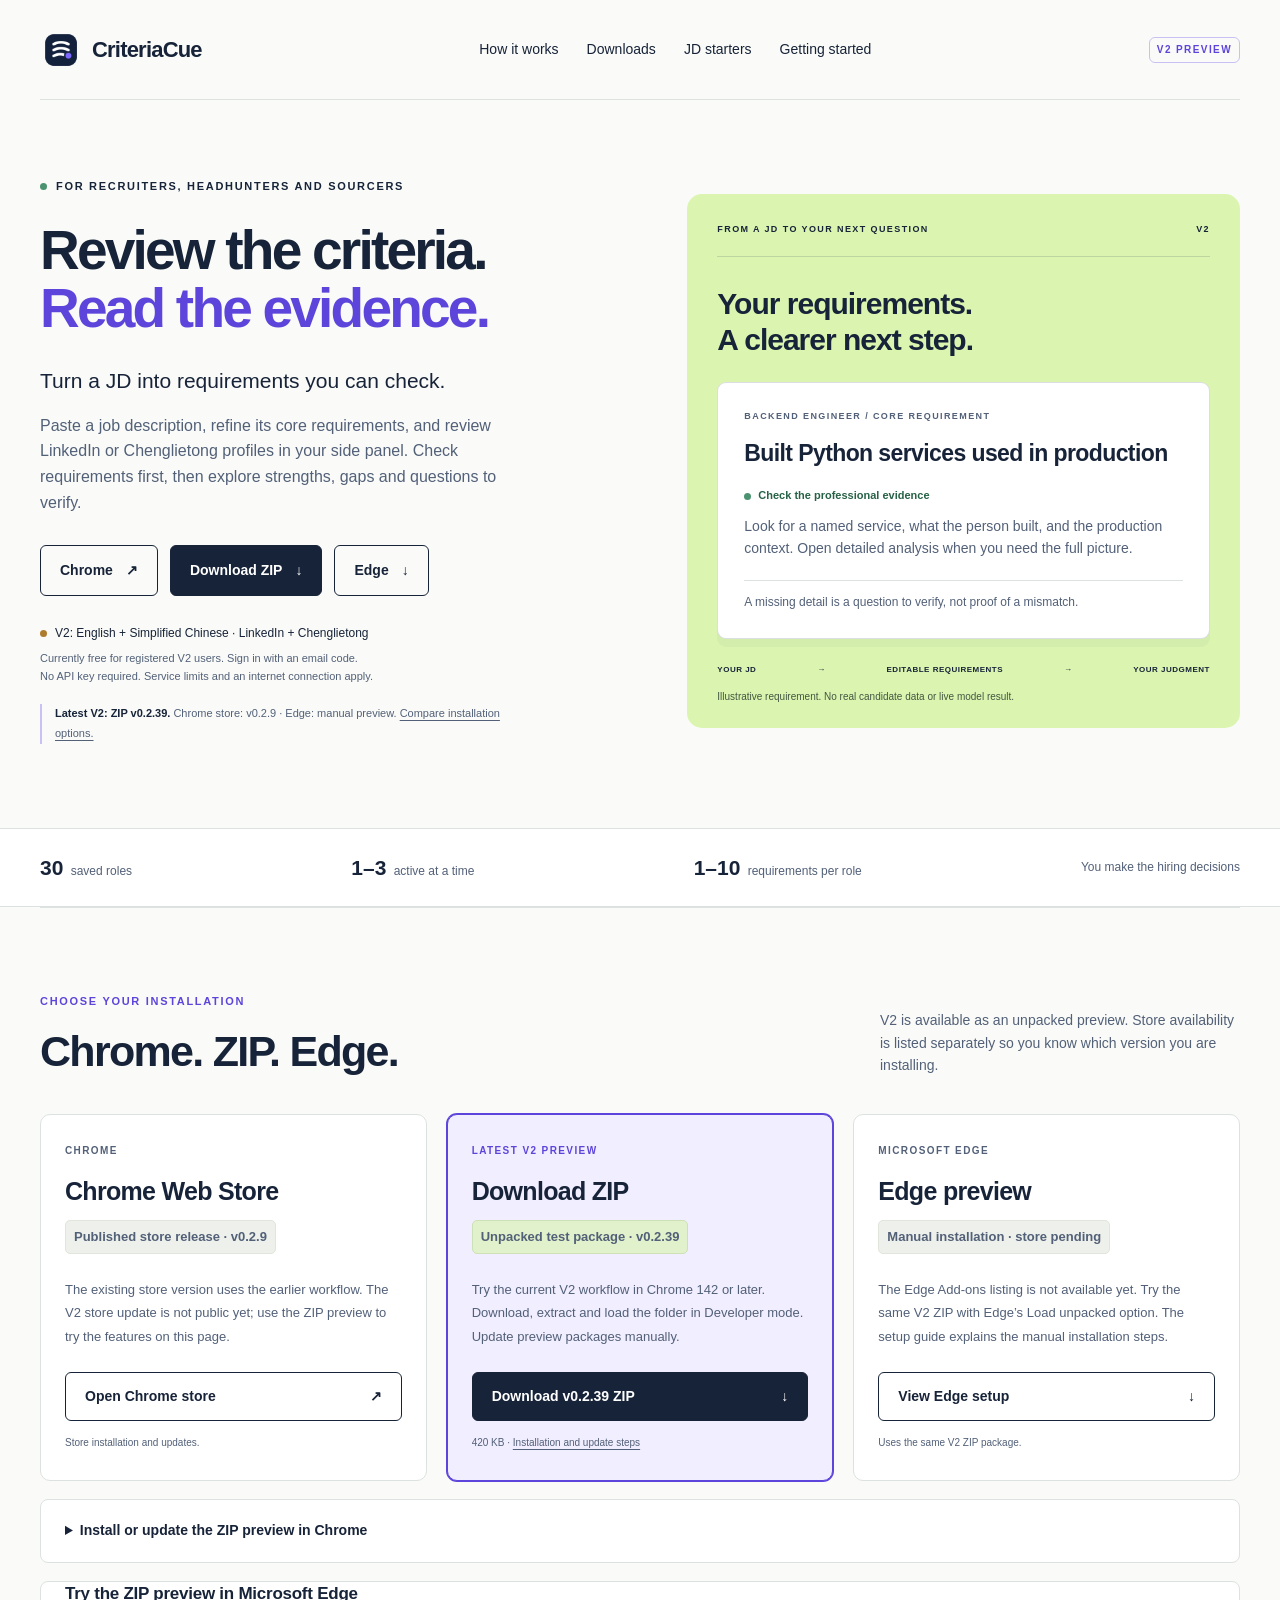
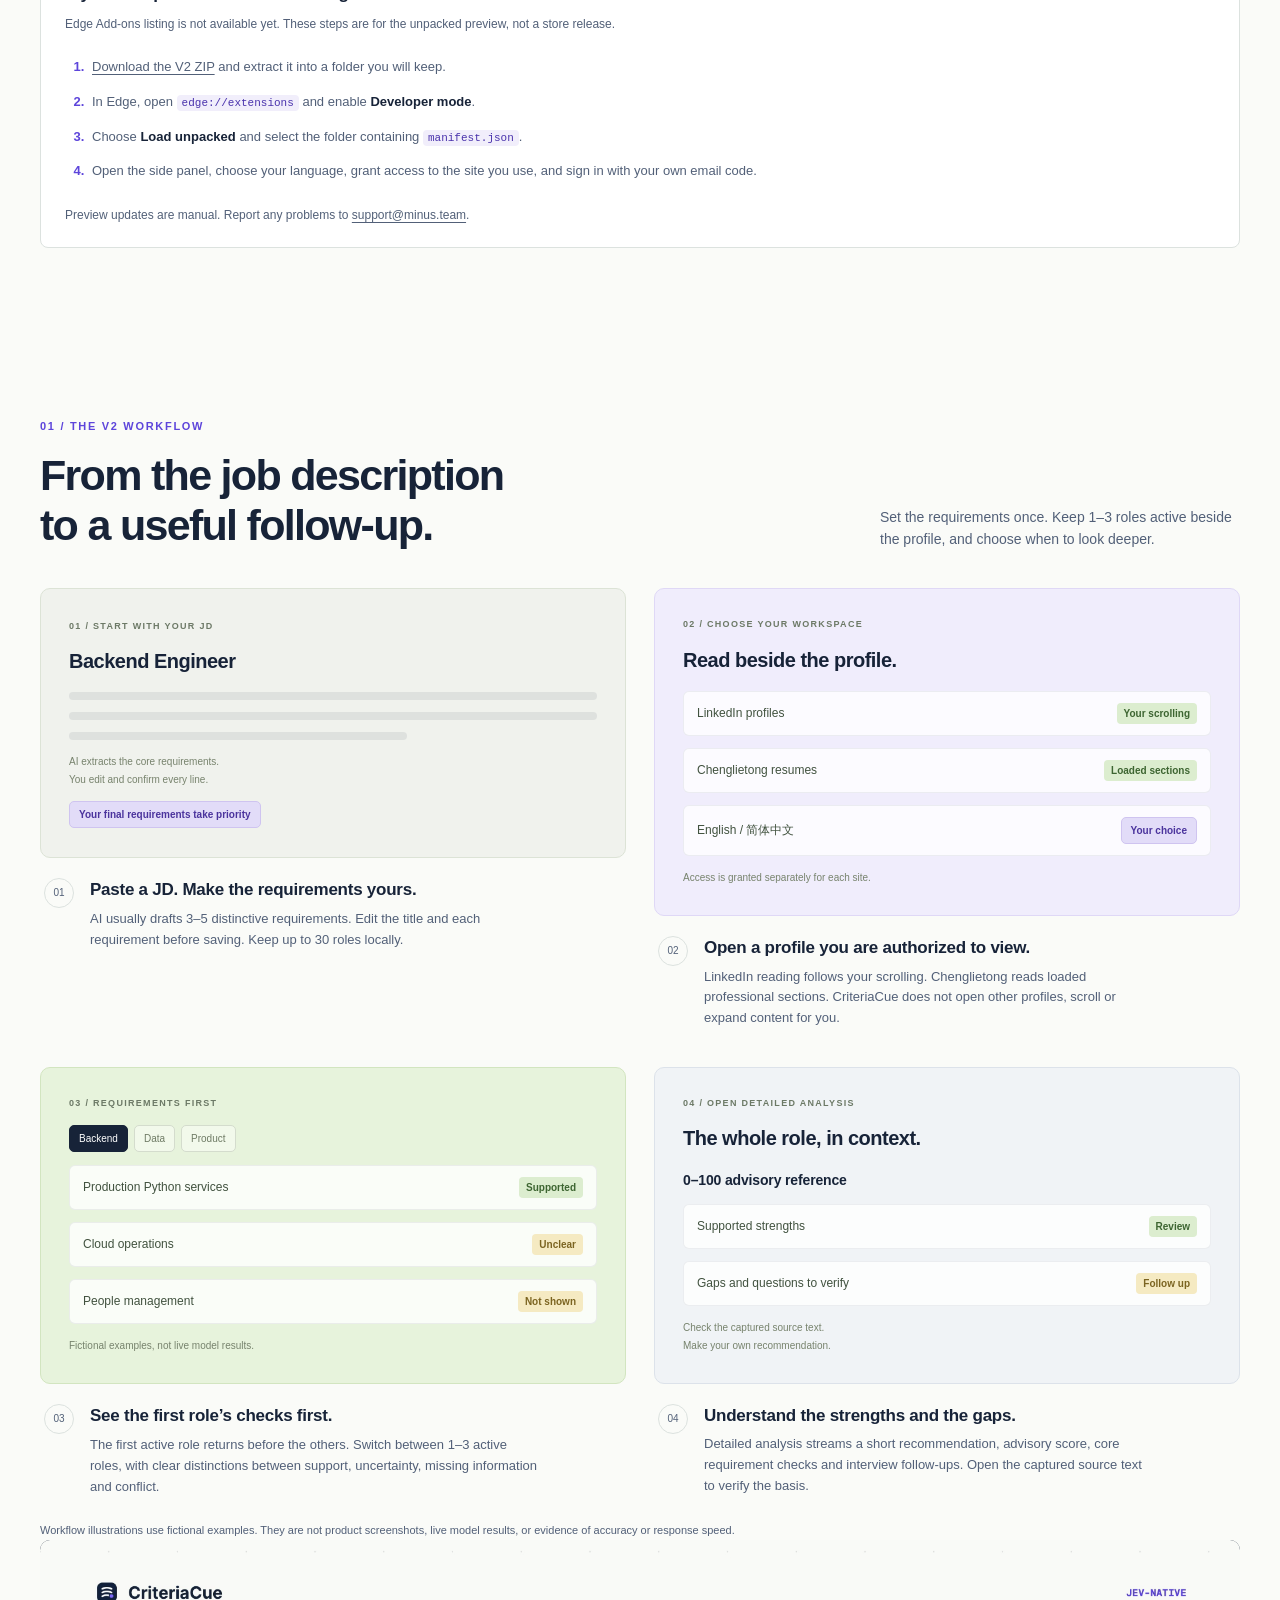
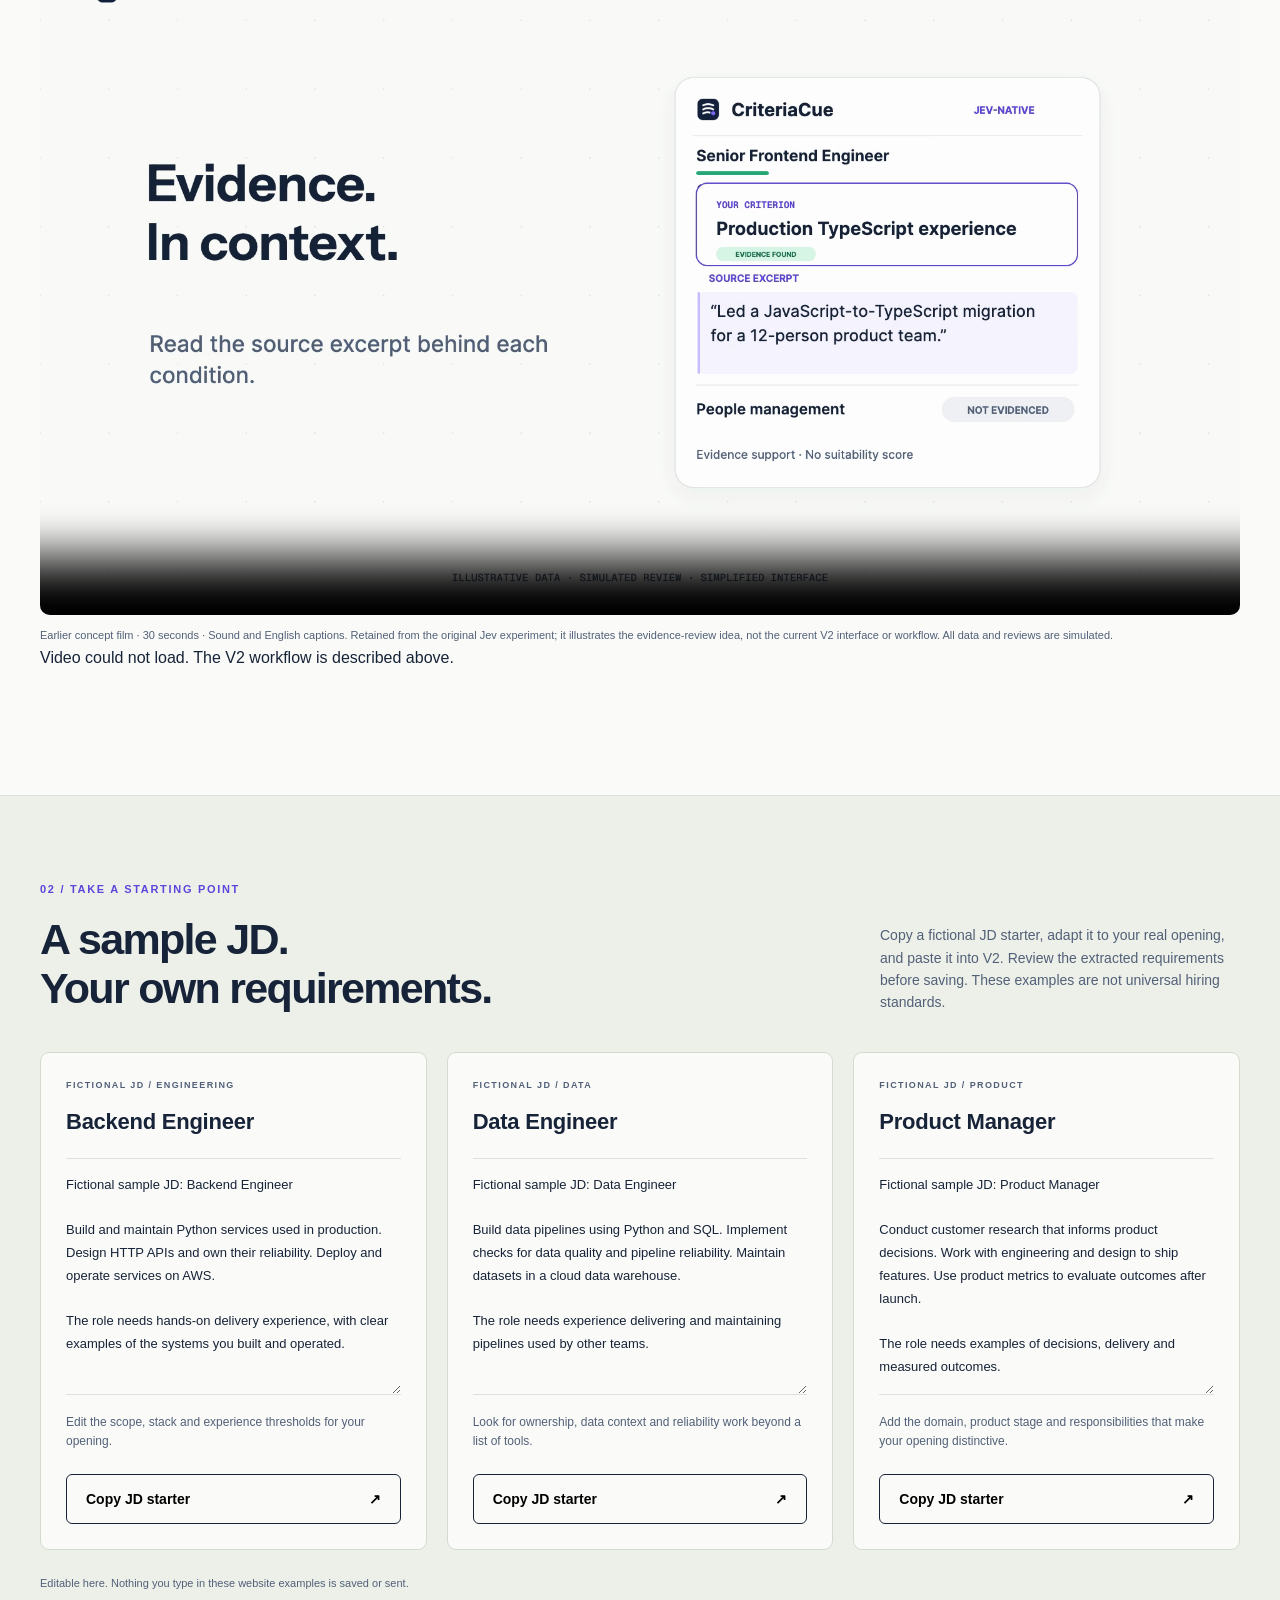
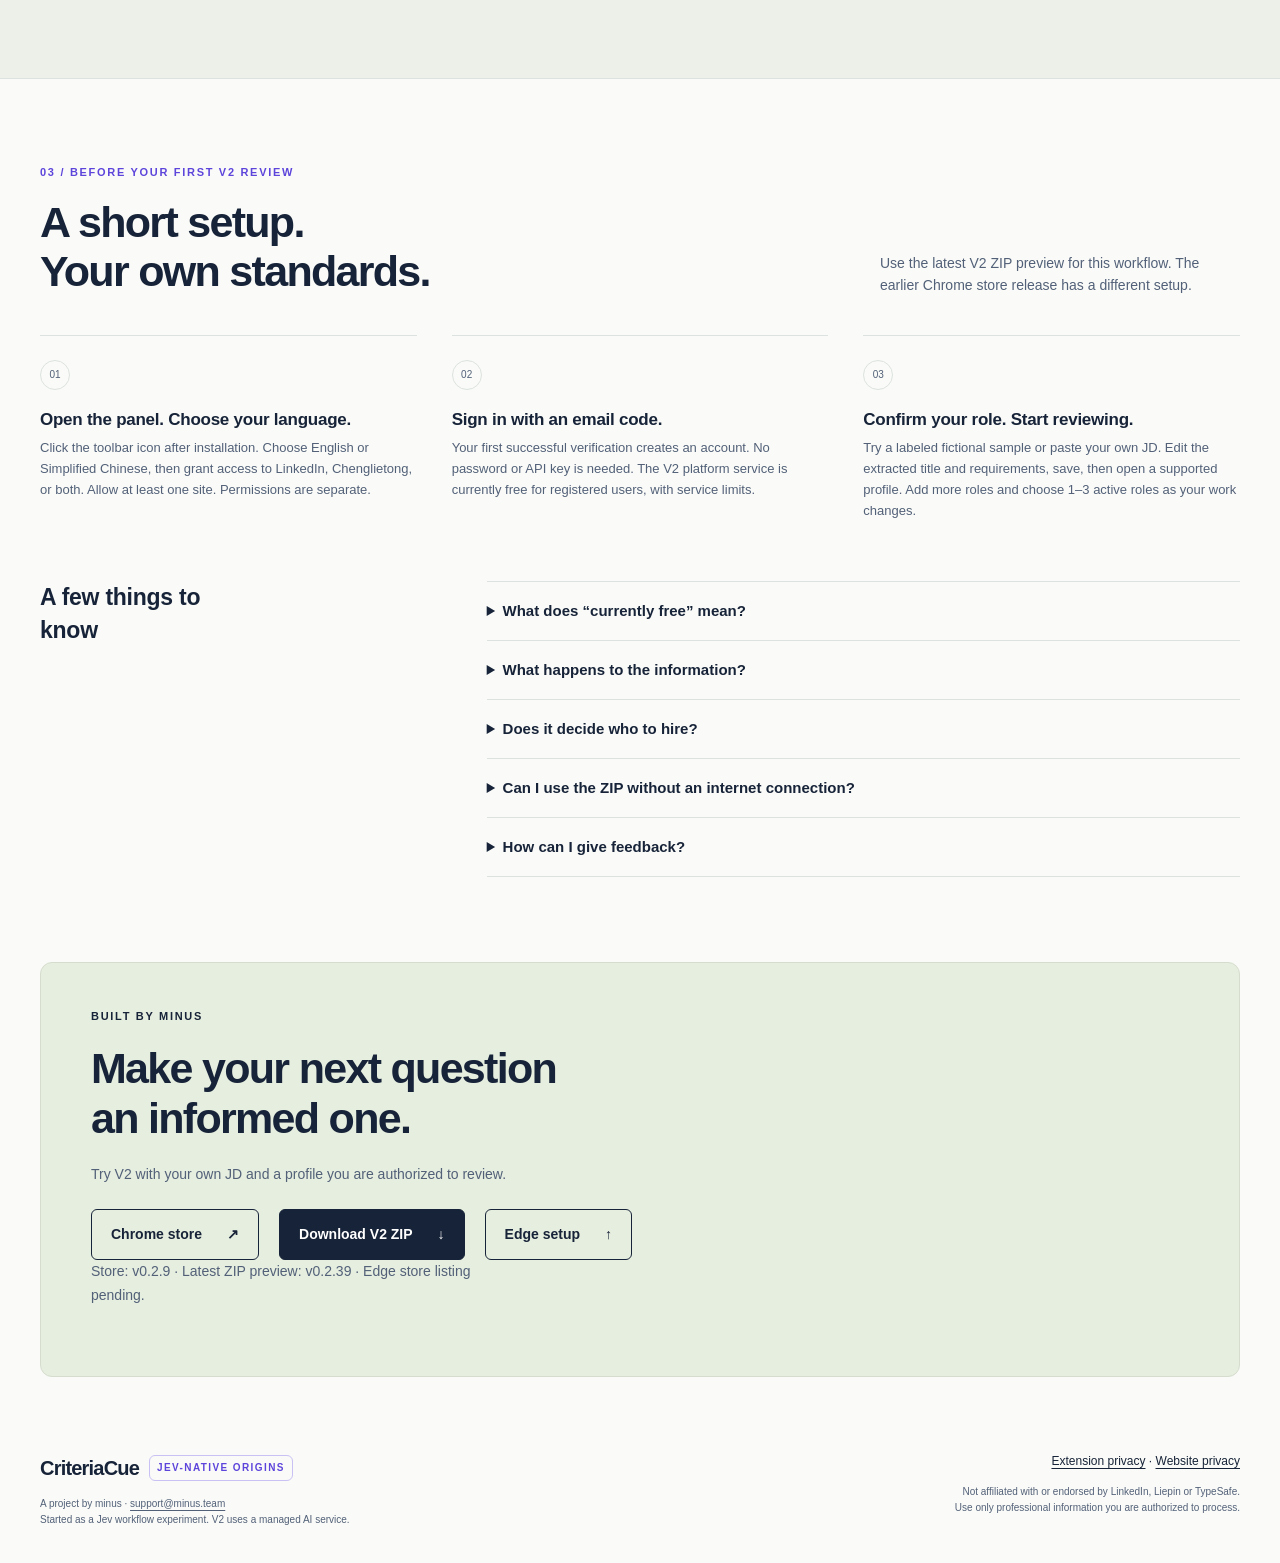
==== index.html @ f438bdea "Update V2 product introduction and Chrome, ZIP, Edge download options" ====
<!doctype html>
<html lang="en">
<head>
  <meta charset="utf-8">
  <meta name="viewport" content="width=device-width, initial-scale=1">
  <meta name="description" content="CriteriaCue V2 turns job descriptions into editable requirements and helps recruiters review LinkedIn and Chenglietong profiles. English and Simplified Chinese. Explore the latest ZIP preview or the Chrome store release.">
  <meta name="referrer" content="strict-origin">
  <meta name="theme-color" content="#172338">
  <title>CriteriaCue — From the JD to your next question.</title>
  <link rel="icon" href="assets/icon-128.png" type="image/png">
  <link rel="stylesheet" href="styles.css?v=20261102-1">
  <script src="site.js?v=20261102-1" defer></script>
  <script src="analytics-config.js?v=20260926-1" defer></script>
  <script src="analytics.js?v=20260926-3" defer></script>
</head>
<body>
  <a class="skip" href="#main">Skip to content</a>
  <header class="header wrap">
    <a class="brand" href="#" aria-label="CriteriaCue home"><img src="assets/icon-128.png" alt="" width="42" height="42"><span>CriteriaCue</span></a>
    <nav aria-label="Main navigation"><a href="#tour">How it works</a><a href="#download">Downloads</a><a href="#templates">JD starters</a><a href="#start">Getting started</a></nav>
    <span class="badge">V2 PREVIEW</span>
  </header>
  <main id="main">
    <section class="hero wrap">
      <div class="hero-copy">
        <p class="eyebrow"><span class="dot"></span> For recruiters, headhunters and sourcers</p>
        <h1>Review the criteria.<br><span>Read the evidence.</span></h1>
        <p class="lead">Turn a JD into requirements you can check.</p>
        <p class="intro">Paste a job description, refine its core requirements, and review LinkedIn or Chenglietong profiles in your side panel. Check requirements first, then explore strengths, gaps and questions to verify.</p>
        <div class="actions"><a class="button" data-store-link="hero" href="https://chromewebstore.google.com/detail/criteriacue-%E2%80%94-jev-native/gnbphmdpnhlbakiaegfgmppnajemboij" target="_blank" rel="noopener noreferrer">Chrome <span aria-hidden="true">↗</span></a><a class="button primary" href="https://github.com/ivanxia1988/criteriacue/releases/download/v0.2.39-preview/criteriacue-test-v0.2.39.zip">Download ZIP <span aria-hidden="true">↓</span></a><a class="button" href="#edge-install">Edge <span aria-hidden="true">↓</span></a></div>
        <p class="availability"><span class="dot"></span> V2: English + Simplified Chinese · LinkedIn + Chenglietong</p>
        <p class="fine">Currently free for registered V2 users. Sign in with an email code.<br>No API key required. Service limits and an internet connection apply.</p>
        <p class="release-note"><strong>Latest V2: ZIP v0.2.39.</strong> Chrome store: v0.2.9 · Edge: manual preview. <a href="#download">Compare installation options.</a></p>
      </div>
      <div class="hero-visual">
        <div class="visual-top"><span>FROM A JD TO YOUR NEXT QUESTION</span><span aria-hidden="true">V2</span></div>
        <h2>Your requirements.<br>A clearer next step.</h2>
        <div class="criteria-card"><span class="mini-label">BACKEND ENGINEER / CORE REQUIREMENT</span><h3>Built Python services used in production</h3><div class="evidence-state"><span class="dot"></span> Check the professional evidence</div><p>Look for a named service, what the person built, and the production context. Open detailed analysis when you need the full picture.</p><div class="quote-note">A missing detail is a question to verify, not proof of a mismatch.</div></div>
        <div class="visual-footer"><span>YOUR JD</span><span aria-hidden="true">→</span><span>EDITABLE REQUIREMENTS</span><span aria-hidden="true">→</span><span>YOUR JUDGMENT</span></div>
        <p class="visual-caption">Illustrative requirement. No real candidate data or live model result.</p>
      </div>
    </section>
    <div class="principles"><div class="wrap"><span><strong>30</strong> saved roles</span><span><strong>1–3</strong> active at a time</span><span><strong>1–10</strong> requirements per role</span><span>You make the hiring decisions</span></div></div>

    <section class="section wrap download-section" id="download">
      <div class="section-heading"><div><p class="eyebrow">CHOOSE YOUR INSTALLATION</p><h2>Chrome. ZIP. Edge.</h2></div><p>V2 is available as an unpacked preview. Store availability is listed separately so you know which version you are installing.</p></div>
      <div class="download-grid">
        <article class="download-card"><p class="download-label">CHROME</p><h3>Chrome Web Store</h3><p class="download-status">Published store release · v0.2.9</p><p>The existing store version uses the earlier workflow. The V2 store update is not public yet; use the ZIP preview to try the features on this page.</p><a class="button" href="https://chromewebstore.google.com/detail/criteriacue-%E2%80%94-jev-native/gnbphmdpnhlbakiaegfgmppnajemboij" target="_blank" rel="noopener noreferrer">Open Chrome store <span aria-hidden="true">↗</span></a><p class="download-meta">Store installation and updates.</p></article>
        <article class="download-card featured"><p class="download-label">LATEST V2 PREVIEW</p><h3>Download ZIP</h3><p class="download-status">Unpacked test package · v0.2.39</p><p>Try the current V2 workflow in Chrome 142 or later. Download, extract and load the folder in Developer mode. Update preview packages manually.</p><a class="button primary" href="https://github.com/ivanxia1988/criteriacue/releases/download/v0.2.39-preview/criteriacue-test-v0.2.39.zip">Download v0.2.39 ZIP <span aria-hidden="true">↓</span></a><p class="download-meta">420 KB · <a href="#unpacked-install">Installation and update steps</a></p></article>
        <article class="download-card"><p class="download-label">MICROSOFT EDGE</p><h3>Edge preview</h3><p class="download-status">Manual installation · store pending</p><p>The Edge Add-ons listing is not available yet. Try the same V2 ZIP with Edge’s Load unpacked option. The setup guide explains the manual installation steps.</p><a class="button" href="#edge-install">View Edge setup <span aria-hidden="true">↓</span></a><p class="download-meta">Uses the same V2 ZIP package.</p></article>
      </div>
      <details class="install-guide" id="unpacked-install"><summary>Install or update the ZIP preview in Chrome</summary><ol><li>Download the ZIP and extract it into a folder you will keep. Do not load the ZIP directly or edit its manifest.</li><li>Open <code>chrome://extensions</code>, enable <strong>Developer mode</strong>, and choose <strong>Load unpacked</strong>.</li><li>Select the extracted folder containing <code>manifest.json</code>. Open CriteriaCue from the toolbar to begin setup.</li><li>To update, replace the files in that same folder with the new preview package, then click <strong>Reload</strong> on the extension. Keep the folder and avoid uninstalling if you want to retain its local roles.</li></ol><p>The preview and the store version are separate installations. Their roles and sign-in do not migrate automatically. Avoid running both on the same profile. The ZIP is an installation package, not offline AI: an internet connection and email sign-in are required.</p><p><a href="https://github.com/ivanxia1988/criteriacue/releases/tag/v0.2.39-preview" target="_blank" rel="noopener noreferrer">Release notes, package checksum and limitations ↗</a></p></details>
      <div class="install-guide" id="edge-install"><h3>Try the ZIP preview in Microsoft Edge</h3><p>Edge Add-ons listing is not available yet. These steps are for the unpacked preview, not a store release.</p><ol><li><a href="https://github.com/ivanxia1988/criteriacue/releases/download/v0.2.39-preview/criteriacue-test-v0.2.39.zip">Download the V2 ZIP</a> and extract it into a folder you will keep.</li><li>In Edge, open <code>edge://extensions</code> and enable <strong>Developer mode</strong>.</li><li>Choose <strong>Load unpacked</strong> and select the folder containing <code>manifest.json</code>.</li><li>Open the side panel, choose your language, grant access to the site you use, and sign in with your own email code.</li></ol><p>Preview updates are manual. Report any problems to <a href="mailto:support@minus.team">support@minus.team</a>.</p></div>
    </section>

    <section class="section wrap" id="tour">
      <div class="section-heading"><div><p class="eyebrow">01 / THE V2 WORKFLOW</p><h2>From the job description<br>to a useful follow-up.</h2></div><p>Set the requirements once. Keep 1–3 roles active beside the profile, and choose when to look deeper.</p></div>
      <div class="tour-grid">
        <figure><div class="workflow-visual"><span class="mock-label">01 / START WITH YOUR JD</span><h3 class="mock-heading">Backend Engineer</h3><div class="mock-line"></div><div class="mock-line"></div><div class="mock-line short"></div><p class="mock-note">AI extracts the core requirements.<br>You edit and confirm every line.</p><span class="mock-pill">Your final requirements take priority</span></div><figcaption><span class="step">01</span><div><h3>Paste a JD. Make the requirements yours.</h3><p>AI usually drafts 3–5 distinctive requirements. Edit the title and each requirement before saving. Keep up to 30 roles locally.</p></div></figcaption></figure>
        <figure><div class="workflow-visual"><span class="mock-label">02 / CHOOSE YOUR WORKSPACE</span><h3 class="mock-heading">Read beside the profile.</h3><div class="mock-row"><span>LinkedIn profiles</span><span class="mock-state">Your scrolling</span></div><div class="mock-row"><span>Chenglietong resumes</span><span class="mock-state">Loaded sections</span></div><div class="mock-row"><span>English / 简体中文</span><span class="mock-pill">Your choice</span></div><p class="mock-note">Access is granted separately for each site.</p></div><figcaption><span class="step">02</span><div><h3>Open a profile you are authorized to view.</h3><p>LinkedIn reading follows your scrolling. Chenglietong reads loaded professional sections. CriteriaCue does not open other profiles, scroll or expand content for you.</p></div></figcaption></figure>
        <figure><div class="workflow-visual"><span class="mock-label">03 / REQUIREMENTS FIRST</span><div class="mock-tabs"><span class="active">Backend</span><span>Data</span><span>Product</span></div><div class="mock-row"><span>Production Python services</span><span class="mock-state">Supported</span></div><div class="mock-row"><span>Cloud operations</span><span class="mock-state unclear">Unclear</span></div><div class="mock-row"><span>People management</span><span class="mock-state unclear">Not shown</span></div><p class="mock-note">Fictional examples, not live model results.</p></div><figcaption><span class="step">03</span><div><h3>See the first role’s checks first.</h3><p>The first active role returns before the others. Switch between 1–3 active roles, with clear distinctions between support, uncertainty, missing information and conflict.</p></div></figcaption></figure>
        <figure><div class="workflow-visual"><span class="mock-label">04 / OPEN DETAILED ANALYSIS</span><h3 class="mock-heading">The whole role, in context.</h3><div class="mock-score">0–100 <span>advisory reference</span></div><div class="mock-row"><span>Supported strengths</span><span class="mock-state">Review</span></div><div class="mock-row"><span>Gaps and questions to verify</span><span class="mock-state unclear">Follow up</span></div><p class="mock-note">Check the captured source text.<br>Make your own recommendation.</p></div><figcaption><span class="step">04</span><div><h3>Understand the strengths and the gaps.</h3><p>Detailed analysis streams a short recommendation, advisory score, core requirement checks and interview follow-ups. Open the captured source text to verify the basis.</p></div></figcaption></figure>
      </div>
      <p class="caption">Workflow illustrations use fictional examples. They are not product screenshots, live model results, or evidence of accuracy or response speed.</p>
      <div class="video-shell" id="video-shell" hidden><video id="product-video" width="1920" height="1080" controls playsinline preload="metadata" poster="assets/evidence-poster-20260927.png"><track kind="captions" srclang="en" label="English" src="assets/evidence-en-20260927.vtt" default></video><p class="caption">Earlier concept film · 30 seconds · Sound and English captions. Retained from the original Jev experiment; it illustrates the evidence-review idea, not the current V2 interface or workflow. All data and reviews are simulated.</p><p id="video-fallback" hidden>Video could not load. The V2 workflow is described above.</p></div>
    </section>

    <section class="template-section" id="templates"><div class="wrap section">
      <div class="section-heading"><div><p class="eyebrow">02 / TAKE A STARTING POINT</p><h2>A sample JD.<br>Your own requirements.</h2></div><p>Copy a fictional JD starter, adapt it to your real opening, and paste it into V2. Review the extracted requirements before saving. These examples are not universal hiring standards.</p></div>
      <div class="template-grid">
        <article class="template"><p class="mini-label">FICTIONAL JD / ENGINEERING</p><h3>Backend Engineer</h3><label class="sr-only" for="backend">Backend Engineer JD starter</label><textarea id="backend" rows="9" spellcheck="false">Fictional sample JD: Backend Engineer

Build and maintain Python services used in production. Design HTTP APIs and own their reliability. Deploy and operate services on AWS.

The role needs hands-on delivery experience, with clear examples of the systems you built and operated.</textarea><p>Edit the scope, stack and experience thresholds for your opening.</p><button class="button copy" data-copy="backend">Copy JD starter <span aria-hidden="true">↗</span></button></article>
        <article class="template"><p class="mini-label">FICTIONAL JD / DATA</p><h3>Data Engineer</h3><label class="sr-only" for="data">Data Engineer JD starter</label><textarea id="data" rows="9" spellcheck="false">Fictional sample JD: Data Engineer

Build data pipelines using Python and SQL. Implement checks for data quality and pipeline reliability. Maintain datasets in a cloud data warehouse.

The role needs experience delivering and maintaining pipelines used by other teams.</textarea><p>Look for ownership, data context and reliability work beyond a list of tools.</p><button class="button copy" data-copy="data">Copy JD starter <span aria-hidden="true">↗</span></button></article>
        <article class="template"><p class="mini-label">FICTIONAL JD / PRODUCT</p><h3>Product Manager</h3><label class="sr-only" for="product">Product Manager JD starter</label><textarea id="product" rows="9" spellcheck="false">Fictional sample JD: Product Manager

Conduct customer research that informs product decisions. Work with engineering and design to ship features. Use product metrics to evaluate outcomes after launch.

The role needs examples of decisions, delivery and measured outcomes.</textarea><p>Add the domain, product stage and responsibilities that make your opening distinctive.</p><button class="button copy" data-copy="product">Copy JD starter <span aria-hidden="true">↗</span></button></article>
      </div>
      <p class="caption" id="copy-status" role="status" aria-live="polite">Editable here. Nothing you type in these website examples is saved or sent.</p>
    </div></section>

    <section class="section wrap" id="start">
      <div class="section-heading"><div><p class="eyebrow">03 / BEFORE YOUR FIRST V2 REVIEW</p><h2>A short setup.<br>Your own standards.</h2></div><p>Use the latest V2 ZIP preview for this workflow. The earlier Chrome store release has a different setup.</p></div>
      <ol class="setup-list"><li><span class="step">01</span><div><h3>Open the panel. Choose your language.</h3><p>Click the toolbar icon after installation. Choose English or Simplified Chinese, then grant access to LinkedIn, Chenglietong, or both. Allow at least one site. Permissions are separate.</p></div></li><li><span class="step">02</span><div><h3>Sign in with an email code.</h3><p>Your first successful verification creates an account. No password or API key is needed. The V2 platform service is currently free for registered users, with service limits.</p></div></li><li><span class="step">03</span><div><h3>Confirm your role. Start reviewing.</h3><p>Try a labeled fictional sample or paste your own JD. Edit the extracted title and requirements, save, then open a supported profile. Add more roles and choose 1–3 active roles as your work changes.</p></div></li></ol>
      <div class="faq"><h3>A few things to know</h3><details><summary>What does “currently free” mean?</summary><p>The current V2 platform service is free for registered users, subject to service limits. There is no API-key setup or membership purchase step. This describes the V2 preview, not the earlier Chrome store release.</p></details><details><summary>What happens to the information?</summary><p>Roles, JDs and preferences are saved locally. For AI processing, the selected JD, final requirements and captured professional text are sent through the MINUS platform to Alibaba Cloud Bailian as needed. Our application database stores account and task metadata, not JD bodies, candidate text or analysis results. Candidate text and results are held in the current panel’s memory. Optional extension usage analytics remain off until you enable them; no candidate content, profile URLs or requirements are included. See the <a href="https://ivanxia1988.github.io/criteriacue-privacy/">extension privacy policy</a> for provider processing and retention details, and the <a href="website-privacy.html">website privacy notice</a> for this site’s limited statistics.</p></details><details><summary>Does it decide who to hire?</summary><p>Detailed analysis includes an advisory 0–100 recommendation score, supported strengths, gaps and points to verify. The score is not a calibrated probability. CriteriaCue does not automatically rank, reject, hire or contact candidates. Missing information is not proof of a mismatch. Recruiters remain responsible for checking the evidence and making decisions.</p></details><details><summary>Can I use the ZIP without an internet connection?</summary><p>No. “ZIP” describes the installation method. Email sign-in and AI processing require an internet connection. The unpacked preview requires manual updates.</p></details><details><summary>How can I give feedback?</summary><p>Email <a href="mailto:support@minus.team">support@minus.team</a>. Share what you tried and what happened, without candidate details or credentials. Feedback does not subscribe you to marketing.</p></details></div>
    </section>
    <section class="closing wrap"><p class="eyebrow">BUILT BY MINUS</p><h2>Make your next question<br>an informed one.</h2><p>Try V2 with your own JD and a profile you are authorized to review.</p><div class="actions"><a class="button" data-store-link="footer" href="https://chromewebstore.google.com/detail/criteriacue-%E2%80%94-jev-native/gnbphmdpnhlbakiaegfgmppnajemboij" target="_blank" rel="noopener noreferrer">Chrome store <span aria-hidden="true">↗</span></a><a class="button primary" href="https://github.com/ivanxia1988/criteriacue/releases/download/v0.2.39-preview/criteriacue-test-v0.2.39.zip">Download V2 ZIP <span aria-hidden="true">↓</span></a><a class="button" href="#edge-install">Edge setup <span aria-hidden="true">↑</span></a></div><p class="fine">Store: v0.2.9 · Latest ZIP preview: v0.2.39 · Edge store listing pending.</p></section>
  </main>
  <footer class="wrap footer"><div><a class="brand" href="#">CriteriaCue <span class="badge">JEV-NATIVE ORIGINS</span></a><p>A project by minus · <a href="mailto:support@minus.team">support@minus.team</a><br>Started as a Jev workflow experiment. V2 uses a managed AI service.</p></div><div><a href="https://ivanxia1988.github.io/criteriacue-privacy/">Extension privacy</a> · <a href="website-privacy.html">Website privacy</a><p>Not affiliated with or endorsed by LinkedIn, Liepin or TypeSafe.<br>Use only professional information you are authorized to process.</p></div></footer>
</body>
</html>
---- styles.css ----
:root{color-scheme:light;--ink:#172338;--muted:#526078;--paper:#fafbf8;--line:#dce2df;--purple:#5d45db;--green:#dbf5b1;--font:Inter,-apple-system,BlinkMacSystemFont,"Segoe UI",sans-serif}*{box-sizing:border-box}html{scroll-behavior:smooth;scroll-padding-top:28px}body{margin:0;background:var(--paper);color:var(--ink);font-family:var(--font);line-height:1.6}a{color:inherit}button,textarea{font:inherit}a,button,summary{-webkit-tap-highlight-color:transparent}a:focus-visible,button:focus-visible,summary:focus-visible,textarea:focus-visible{outline:3px solid var(--purple);outline-offset:5px}button{cursor:pointer}.wrap{width:min(1200px,calc(100% - 80px));margin-inline:auto}.header{min-height:100px;display:flex;align-items:center;justify-content:space-between;gap:30px;border-bottom:1px solid var(--line)}.brand{display:inline-flex;align-items:center;gap:10px;font-weight:760;font-size:22px;text-decoration:none;letter-spacing:-.8px}.brand img{object-fit:contain}.header nav{display:flex;gap:28px;font-size:14px}.header nav a{text-decoration:none}.header nav a:hover,.text-link:hover{color:var(--purple)}.badge{font-size:10px;letter-spacing:1.4px;border:1px solid #c9c1f4;color:var(--purple);border-radius:6px;padding:4px 7px;font-weight:700;white-space:nowrap}.hero{display:grid;grid-template-columns:1.07fr 1fr;gap:56px;align-items:center;padding-block:78px 84px}.eyebrow{font-size:11px;letter-spacing:1.7px;text-transform:uppercase;font-weight:750;margin:0 0 25px;display:flex;align-items:center;gap:9px}.dot{display:inline-block;width:7px;height:7px;background:#4b9270;border-radius:50%;flex-shrink:0}h1,h2,h3,p{margin-top:0}h1{font-size:clamp(40px,4.3vw,59px);letter-spacing:-2.8px;line-height:1.07;font-weight:740;margin-bottom:28px}h1 span{color:var(--purple)}.lead{font-size:21px;line-height:1.45;margin-bottom:16px;max-width:450px}.intro{font-size:16px;color:var(--muted);max-width:465px;margin-bottom:30px}.actions{display:flex;align-items:center;flex-wrap:wrap;gap:20px}.button{display:inline-flex;align-items:center;justify-content:space-between;gap:25px;border:1px solid var(--ink);padding:13px 19px;border-radius:6px;font-size:14px;font-weight:650;text-decoration:none;min-height:48px;transition:background .15s,transform .15s}.primary{background:var(--ink);color:white}.primary:hover{background:#304466;transform:translateY(-1px)}.text-link{font-size:13px;font-weight:650;text-underline-offset:5px}.availability{display:flex;gap:8px;align-items:center;font-size:12px;margin:28px 0 6px}.availability .dot{background:#ae7c2d}.fine{font-size:11px;color:var(--muted);line-height:1.7;margin-bottom:0;max-width:420px}.hero-visual{background:var(--green);border-radius:15px;padding:28px 30px 23px;position:relative}.visual-top{display:flex;justify-content:space-between;gap:16px;font-size:9px;letter-spacing:1.4px;font-weight:700;border-bottom:1px solid #17233826;padding-bottom:20px;margin-bottom:29px}.hero-visual h2{font-size:30px;line-height:1.18;letter-spacing:-1px;margin-bottom:25px}.criteria-card{background:#fff;border:1px solid #17233826;border-radius:9px;padding:26px;box-shadow:0 8px 0 #17233809}.mini-label{display:block;font-size:9px;font-weight:750;letter-spacing:1.4px;color:var(--muted);margin-bottom:15px}.criteria-card h3{font-size:23px;line-height:1.25;letter-spacing:-.6px;margin-bottom:20px}.evidence-state{display:flex;align-items:center;gap:7px;font-size:11px;font-weight:700;color:#276246;margin-bottom:10px}.criteria-card p{font-size:14px;color:var(--muted);line-height:1.6;margin-bottom:20px}.quote-note{padding:12px 0 0;border-top:1px solid var(--line);font-size:12px;color:var(--muted)}.visual-footer{display:flex;align-items:center;justify-content:space-between;gap:8px;font-size:8px;letter-spacing:.5px;font-weight:700;margin-top:25px}.visual-caption{font-size:10px;color:#425640;margin:12px 0 0}.principles{border-block:1px solid var(--line);background:#fff}.principles .wrap{display:flex;justify-content:space-between;align-items:center;gap:20px;padding-block:22px;font-size:12px;color:var(--muted)}.principles strong{font-size:21px;color:var(--ink);margin-right:4px}.section{padding-block:85px}.section-heading{display:flex;justify-content:space-between;align-items:flex-end;gap:50px;margin-bottom:38px}.section-heading .eyebrow{margin-bottom:16px;color:var(--purple)}h2{font-size:clamp(30px,3.4vw,43px);line-height:1.15;letter-spacing:-1.7px;font-weight:700;margin-bottom:0}.section-heading>p{max-width:360px;color:var(--muted);font-size:14px;margin:0}.tour-grid{display:grid;grid-template-columns:1fr 1fr;gap:38px 28px}figure{margin:0;min-width:0}figure img{display:block;width:100%;height:auto;border:1px solid #e2ddf4;border-radius:9px;transition:box-shadow .2s}figure a:hover img{box-shadow:0 8px 28px #17233814}figcaption{display:flex;gap:16px;padding:20px 4px 0}.step{width:30px;height:30px;display:inline-flex;align-items:center;justify-content:center;border:1px solid var(--line);border-radius:50%;font-size:10px;flex-shrink:0;color:var(--muted)}h3{font-size:17px;line-height:1.4;margin-bottom:7px;letter-spacing:-.25px}figcaption p{font-size:13px;color:var(--muted);margin:0;max-width:450px}.caption{font-size:11px;color:var(--muted);margin:25px 0 0}.template-section{background:#edf0e9;border-block:1px solid var(--line)}.template-grid{display:grid;grid-template-columns:repeat(3,1fr);gap:20px}.template{border:1px solid #d3dbcf;border-radius:9px;background:var(--paper);padding:25px;display:flex;flex-direction:column;min-width:0}.template h3{font-size:22px;margin-bottom:20px}.template textarea{resize:vertical;width:100%;min-height:225px;border:0;border-block:1px solid var(--line);background:transparent;color:var(--ink);font-size:13px;line-height:1.75;padding:15px 0;border-radius:0;margin-bottom:18px}.template p:not(.mini-label){font-size:12px;color:var(--muted);margin-bottom:23px}.copy{width:100%;background:transparent;margin-top:auto}.copy:hover{background:#e4ebdd}.setup-list{list-style:none;display:grid;grid-template-columns:repeat(3,1fr);gap:35px;padding:0;margin:0 0 60px}.setup-list li{border-top:1px solid var(--line);padding-top:24px}.setup-list .step{margin-bottom:18px}.setup-list h3{font-size:17px}.setup-list p{font-size:13px;color:var(--muted);margin-bottom:0}.faq{display:grid;grid-template-columns:1fr 2fr;gap:0 70px}.faq>h3{grid-row:span 5;font-size:23px;max-width:200px}.faq details{border-bottom:1px solid var(--line);padding-block:17px}.faq details:first-of-type{border-top:1px solid var(--line)}.faq summary{cursor:pointer;font-size:15px;font-weight:650}.faq details p{font-size:13px;color:var(--muted);margin:14px 0 0}.closing{border:1px solid #d6ddce;background:#e6eedf;border-radius:12px;padding:45px 50px;margin-bottom:65px}.closing .eyebrow{margin-bottom:18px}.closing h2{margin-bottom:20px}.closing>p:not(.eyebrow){color:var(--muted);font-size:14px;margin-bottom:24px}.footer{padding-block:10px 35px;display:flex;justify-content:space-between;gap:35px}.footer .brand{font-size:20px}.footer p{font-size:10px;color:var(--muted);margin:12px 0 0}.footer>div:last-child{text-align:right;font-size:12px}.footer a{text-underline-offset:3px}.video-shell{margin-bottom:40px}.video-shell video{width:100%;height:auto;display:block;border-radius:10px;background:var(--ink)}.video-shell .caption{margin-top:12px}[hidden]{display:none!important}.sr-only{position:absolute;width:1px;height:1px;padding:0;margin:-1px;overflow:hidden;clip:rect(0,0,0,0);white-space:nowrap;border:0}.skip{position:absolute;top:-70px;left:20px;z-index:10;padding:10px;background:white}.skip:focus{top:10px}@media(min-width:1450px){.hero{gap:80px}}@media(max-width:1000px){.wrap{width:calc(100% - 48px)}.hero{gap:28px;padding-block:55px}.hero-visual{padding:23px}.criteria-card{padding:20px}.template{padding:20px}.template-grid{gap:14px}.header{gap:18px}.header nav{gap:18px}.actions{gap:15px}.visual-footer{font-size:7px}.section{padding-block:65px}.template textarea{min-height:265px}}@media(max-width:760px){.wrap{width:calc(100% - 36px)}.header{flex-wrap:wrap;gap:15px;padding-block:20px;min-height:0}.header .brand{font-size:20px}.header nav{order:3;width:100%;justify-content:space-between;font-size:12px;gap:12px}.hero{grid-template-columns:1fr;padding-block:42px;gap:34px}.hero h1{font-size:46px;letter-spacing:-2.4px}.eyebrow{font-size:9px;letter-spacing:1.2px}.lead{font-size:20px}.hero-visual{padding:25px}.hero-visual h2{font-size:30px}.visual-footer{font-size:8px}.principles .wrap{display:grid;grid-template-columns:1fr 1fr;font-size:11px;gap:14px}.section{padding-block:52px}.section-heading{display:block;margin-bottom:28px}.section-heading>p{margin-top:20px;max-width:100%}.tour-grid,.template-grid,.setup-list{grid-template-columns:1fr}.tour-grid{gap:28px}.template textarea{min-height:200px}.template p:not(.mini-label){min-height:0}.setup-list{gap:26px;margin-bottom:45px}.setup-list li{display:flex;gap:16px}.faq{display:block}.faq>h3{max-width:none;margin-bottom:22px}.closing{padding:30px 25px;margin-bottom:42px}.closing h2{font-size:32px}.footer{display:block}.footer>div:last-child{text-align:left;margin-top:25px}.caption{line-height:1.6}}@media(max-width:360px){.hero h1{font-size:39px}.hero-visual{padding:20px}.visual-footer{font-size:7px}.button{font-size:12px;gap:15px}.badge{font-size:8px}.brand{gap:6px}.header .brand img{width:32px;height:32px}.header nav{font-size:11px}}@media(prefers-reduced-motion:reduce){html{scroll-behavior:auto}*{transition:none!important}}

/* V2 download choices and fictional workflow illustrations. */
.hero-copy{min-width:0}
.hero .actions{align-items:stretch;gap:12px}
.hero .actions .button{max-width:100%;min-width:0;gap:13px}
.hero .actions .text-link{align-self:center;padding-block:10px;overflow-wrap:anywhere}
.release-note{max-width:490px;border-left:2px solid #c9c1f4;padding:0 0 0 13px;margin:18px 0 0;color:var(--muted);font-size:11px;line-height:1.8;overflow-wrap:anywhere}
.release-note strong{color:var(--ink);font-weight:650}
.release-note a{text-underline-offset:3px}
.download-section{border-top:1px solid var(--line)}
.download-grid{display:grid;grid-template-columns:repeat(3,minmax(0,1fr));gap:20px;align-items:stretch}
.download-card{display:flex;flex-direction:column;min-width:0;padding:28px 24px;border:1px solid var(--line);border-radius:10px;background:#fff;overflow-wrap:anywhere}
.download-card.featured{border-color:var(--purple);box-shadow:0 0 0 1px var(--purple);background:#f1eeff}
.download-label{display:block;margin:0 0 17px;color:var(--muted);font-size:10px;font-weight:750;letter-spacing:1.4px;text-transform:uppercase}
.download-card.featured .download-label{color:var(--purple)}
.download-card h3{font-size:25px;line-height:1.2;letter-spacing:-.7px;margin-bottom:14px}
.download-status{display:inline-flex;align-self:flex-start;max-width:100%;background:#eef1eb;border:1px solid #e0e6db;border-radius:5px;padding:4px 8px;margin-bottom:18px;font-size:10px;font-weight:650;color:#526348;line-height:1.5}
.download-card.featured .download-status{background:#e0f1cb;border-color:#cde1b6;color:#315527}
.download-card>p:not(.download-label):not(.download-meta){font-size:13px;line-height:1.8;color:var(--muted);margin-bottom:24px}
.download-card .button{width:100%;max-width:100%;margin-top:auto;gap:12px;white-space:normal;line-height:1.5}
.download-card .download-meta{margin:13px 0 0;font-size:10px;color:var(--muted);line-height:1.8}
.download-card .download-meta a{text-underline-offset:3px}
.install-guide{border:1px solid var(--line);border-radius:8px;margin-top:18px;padding:0 24px;background:#fff;scroll-margin-top:28px;min-width:0}
.install-guide summary{cursor:pointer;font-size:14px;font-weight:650;line-height:1.7;padding:19px 0;overflow-wrap:anywhere}
.install-guide[open] summary{border-bottom:1px solid var(--line);margin-bottom:18px}
.install-guide ol{padding-left:23px;margin:0 0 20px;max-width:900px}
.install-guide li{padding-left:4px;margin-bottom:10px;color:var(--muted);font-size:13px;line-height:1.9;overflow-wrap:anywhere}
.install-guide li::marker{color:var(--purple);font-weight:650}
.install-guide p{max-width:920px;font-size:12px;color:var(--muted);line-height:1.9;margin-bottom:20px;overflow-wrap:anywhere}
.install-guide strong{color:var(--ink);font-weight:650}
.install-guide a{text-underline-offset:3px;overflow-wrap:anywhere}
.install-guide code{font:11px/1.8 ui-monospace,SFMono-Regular,Consolas,monospace;color:#4932ac;background:#f1eefb;padding:2px 5px;border-radius:4px;white-space:normal;overflow-wrap:anywhere;word-break:break-word}
.install-guide:target{border-color:var(--purple);box-shadow:0 0 0 3px #5d45db14}
.install-guide:target summary{color:var(--purple)}
.workflow-visual{min-width:0;min-height:270px;padding:28px;background:#f0f2ed;border:1px solid #dce3d6;border-radius:10px;display:flex;flex-direction:column;justify-content:center;gap:12px;overflow-wrap:anywhere}
.tour-grid figure:nth-child(2) .workflow-visual{background:#f0edfc;border-color:#dfd8f6}
.tour-grid figure:nth-child(3) .workflow-visual{background:#e7f3dc;border-color:#d2e5c0}
.tour-grid figure:nth-child(4) .workflow-visual{background:#f0f3f6;border-color:#dce2ea}
.mock-label{display:block;color:#6c7966;font-size:9px;font-weight:750;letter-spacing:1.3px;text-transform:uppercase;line-height:1.6;margin:0 0 3px}
.mock-heading{font-size:20px;font-weight:700;line-height:1.35;letter-spacing:-.5px;color:var(--ink);margin:0 0 5px}
.mock-line{width:100%;height:8px;background:#17233814;border-radius:4px;flex-shrink:0;margin:0}
.mock-line.short{width:64%}
.mock-pill{display:inline-flex;align-self:flex-start;max-width:100%;font-size:10px;font-weight:650;color:#4b349d;background:#e2dcf8;border:1px solid #cfc4f0;border-radius:5px;padding:5px 9px;line-height:1.5}
.mock-row{display:flex;align-items:center;justify-content:space-between;gap:14px;padding:11px 13px;background:#ffffffc9;border:1px solid #17233812;border-radius:6px;font-size:12px;line-height:1.6;color:#41523f;min-width:0}
.mock-row>span:first-child{min-width:0;overflow-wrap:anywhere}
.mock-state{display:inline-flex;align-items:center;justify-content:center;flex-shrink:0;max-width:100%;padding:3px 7px;border-radius:4px;background:#dcedcf;color:#3d6531;font-size:10px;font-weight:700;line-height:1.5}
.mock-state.unclear{background:#f5eac2;color:#7b6421}
.mock-tabs{display:flex;flex-wrap:wrap;gap:6px;min-width:0;margin-bottom:1px}
.mock-tabs span{padding:5px 9px;border:1px solid #d4dccd;border-radius:5px;background:#ffffff6e;font-size:10px;line-height:1.5;color:#6f7b65}
.mock-tabs span.active{background:var(--ink);border-color:var(--ink);color:#fff}
.mock-score{display:block;color:var(--ink);font-size:14px;font-weight:700;line-height:1.6;letter-spacing:-.15px;margin:0}
.mock-note{display:block;color:#77836d;font-size:10px;line-height:1.8;margin:1px 0 0;max-width:460px}
@media(max-width:1000px){.download-grid{grid-template-columns:minmax(0,1fr);gap:16px}.download-card{padding:25px}.download-card .button{max-width:360px}.download-card>p:not(.download-label):not(.download-meta){max-width:680px}.workflow-visual{padding:24px;min-height:260px}}
@media(max-width:760px){.download-card{padding:24px}.download-card h3{font-size:24px}.install-guide{padding-inline:20px}.workflow-visual{min-height:260px}.header nav{flex-wrap:wrap}.mock-row{font-size:12px}.hero .actions .text-link{font-size:12px}}
@media(max-width:420px){.hero .actions{gap:10px}.hero .actions .button{width:100%;padding-inline:16px}.hero .actions .text-link{padding-block:4px}.release-note{font-size:10px;padding-left:11px}.download-card{padding:21px 18px}.download-card h3{font-size:23px}.download-card .button{padding-inline:15px;font-size:12px}.install-guide{padding-inline:16px}.install-guide summary{font-size:13px;padding-block:16px}.install-guide li{font-size:12px}.install-guide code{font-size:10px}.workflow-visual{padding:21px 18px;gap:11px;min-height:250px}.mock-heading{font-size:18px}.mock-row{padding:10px;gap:10px;font-size:11px}.mock-state{padding:3px 6px;font-size:9px}.mock-tabs span{padding:4px 7px;font-size:9px}.mock-note{font-size:9px}.mock-score{font-size:13px}}
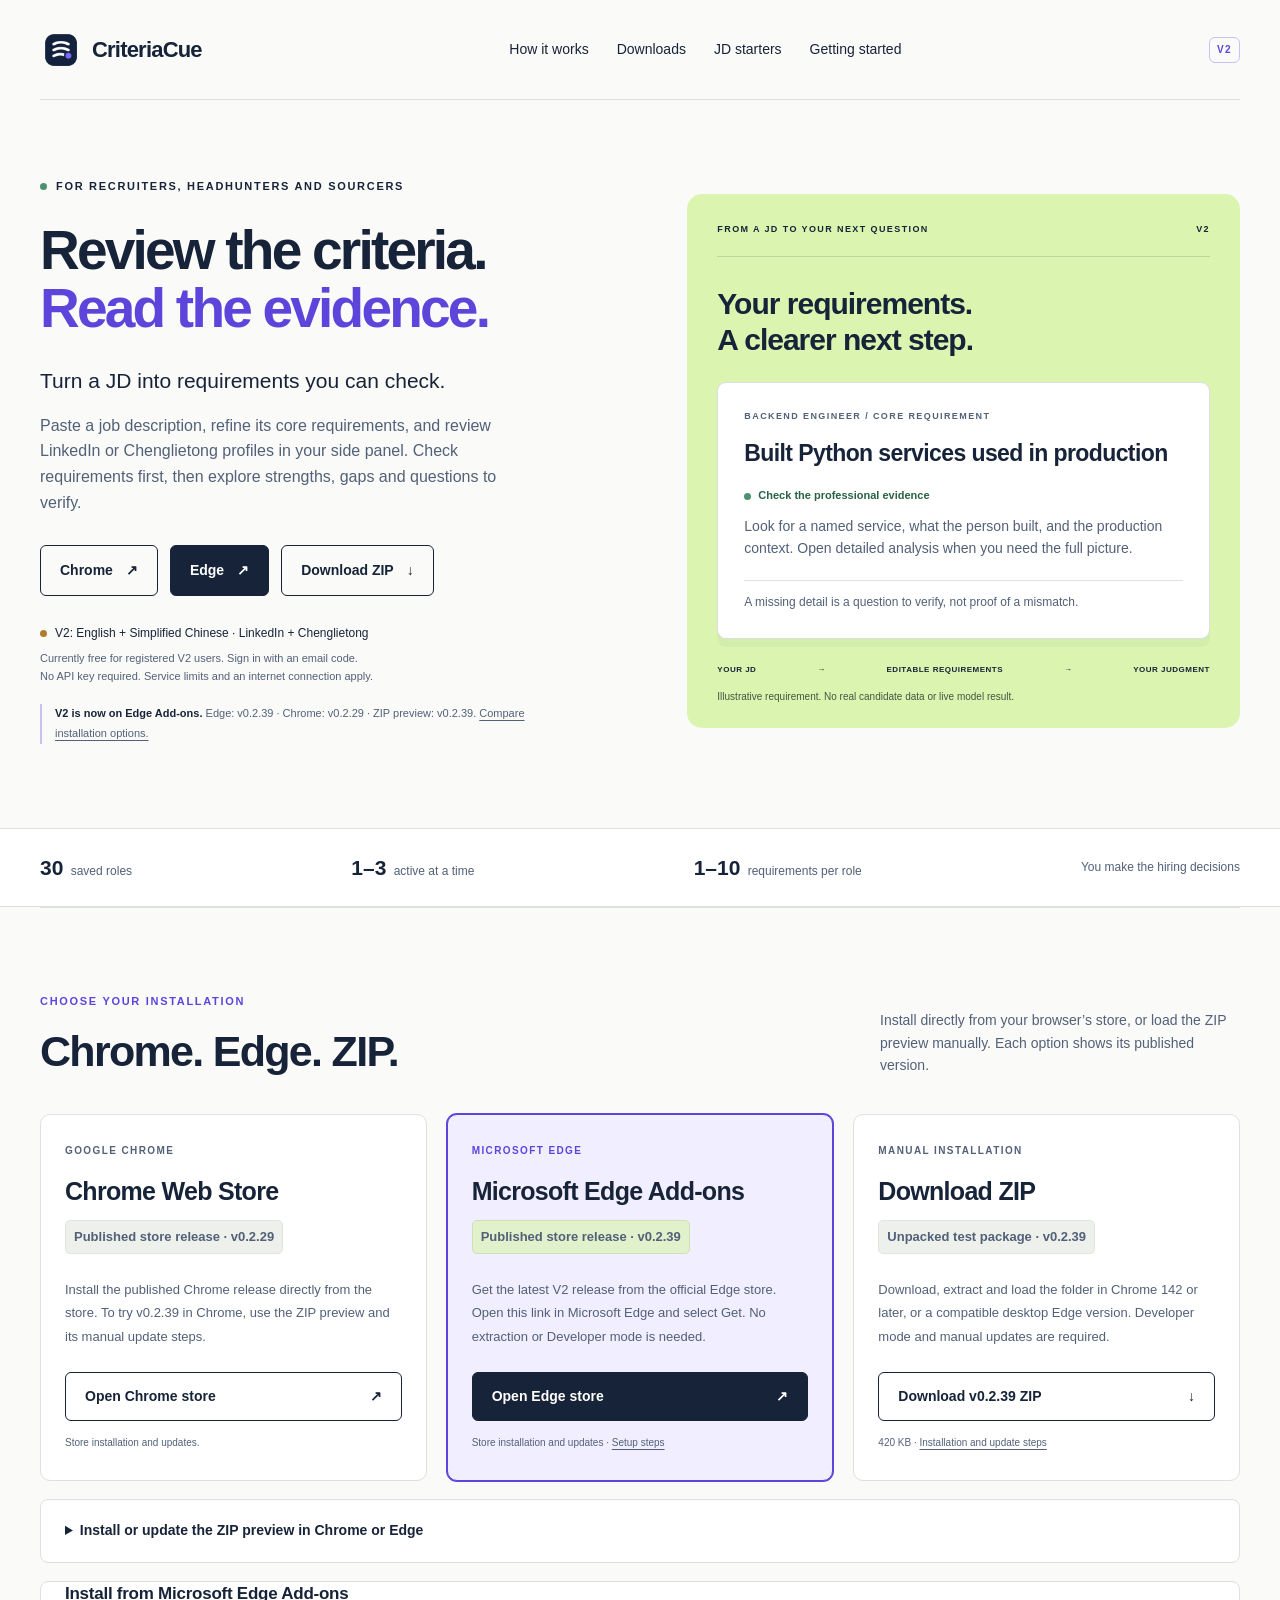
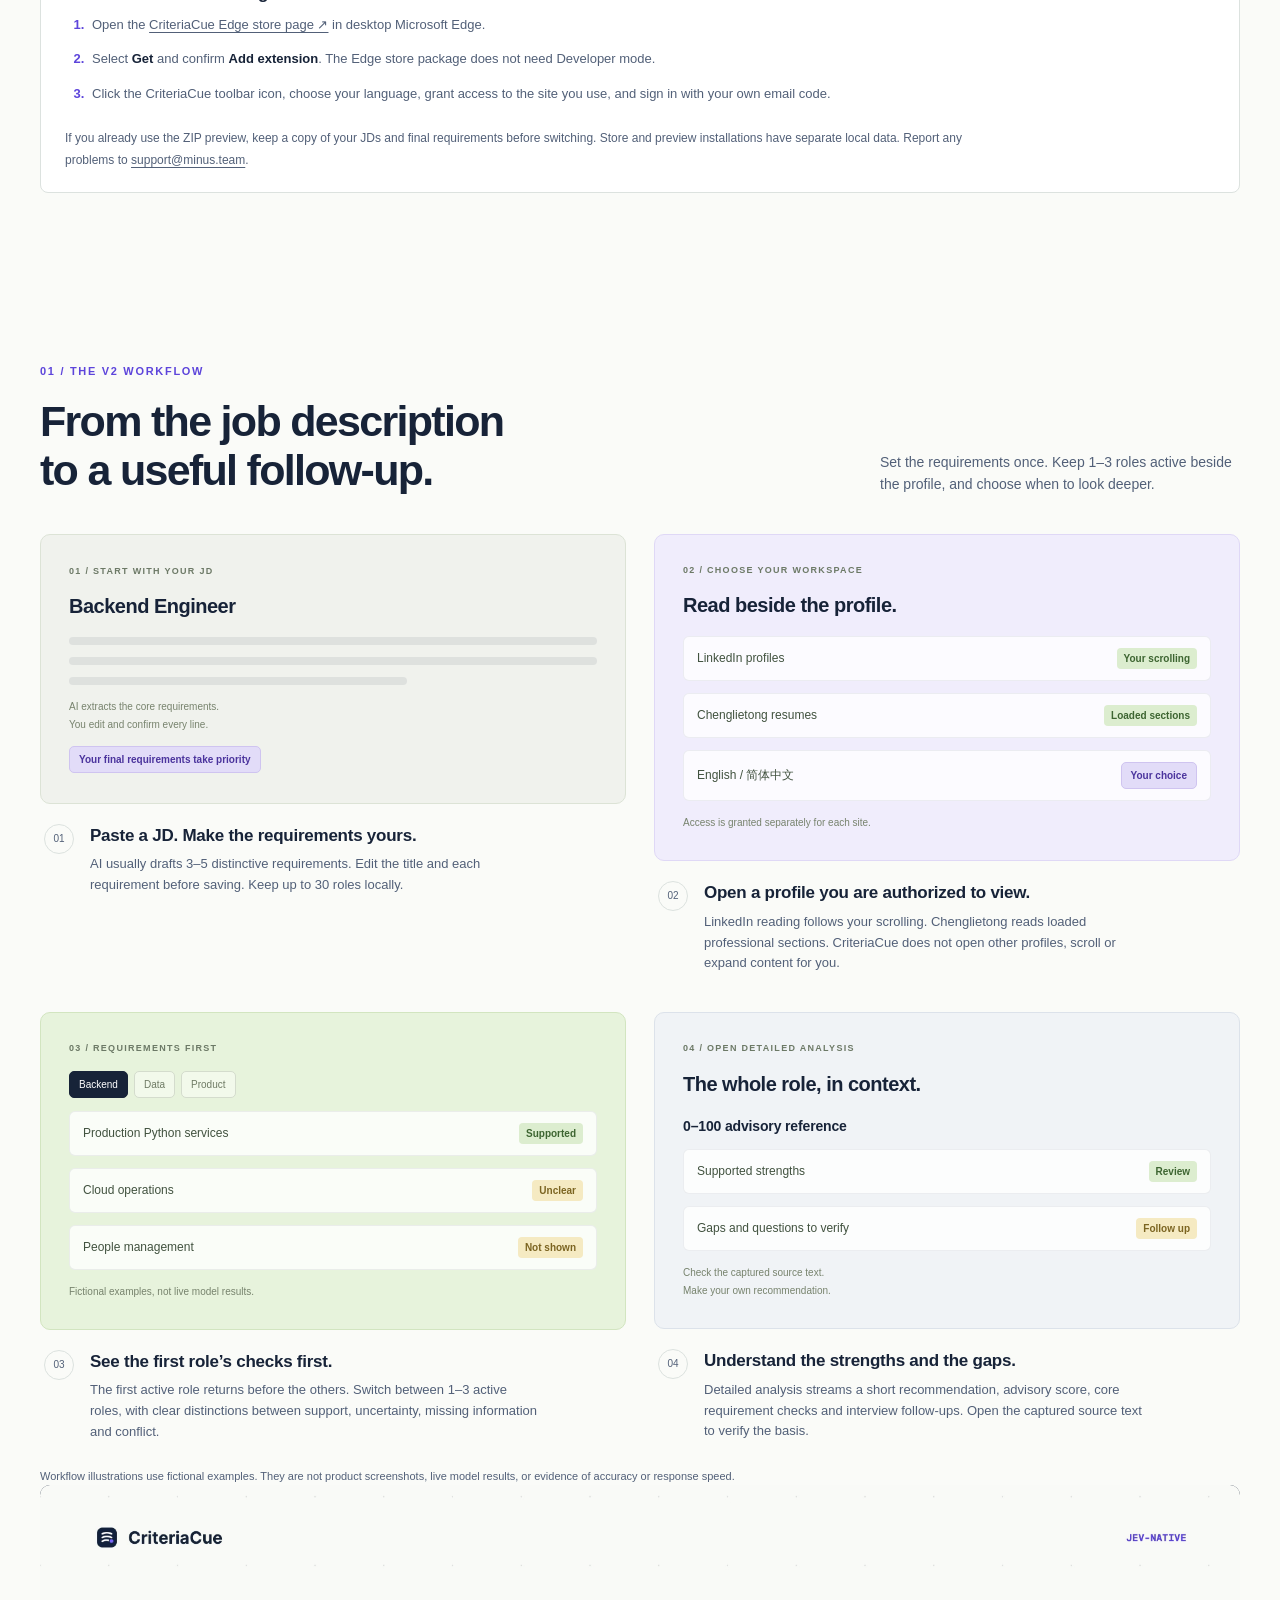
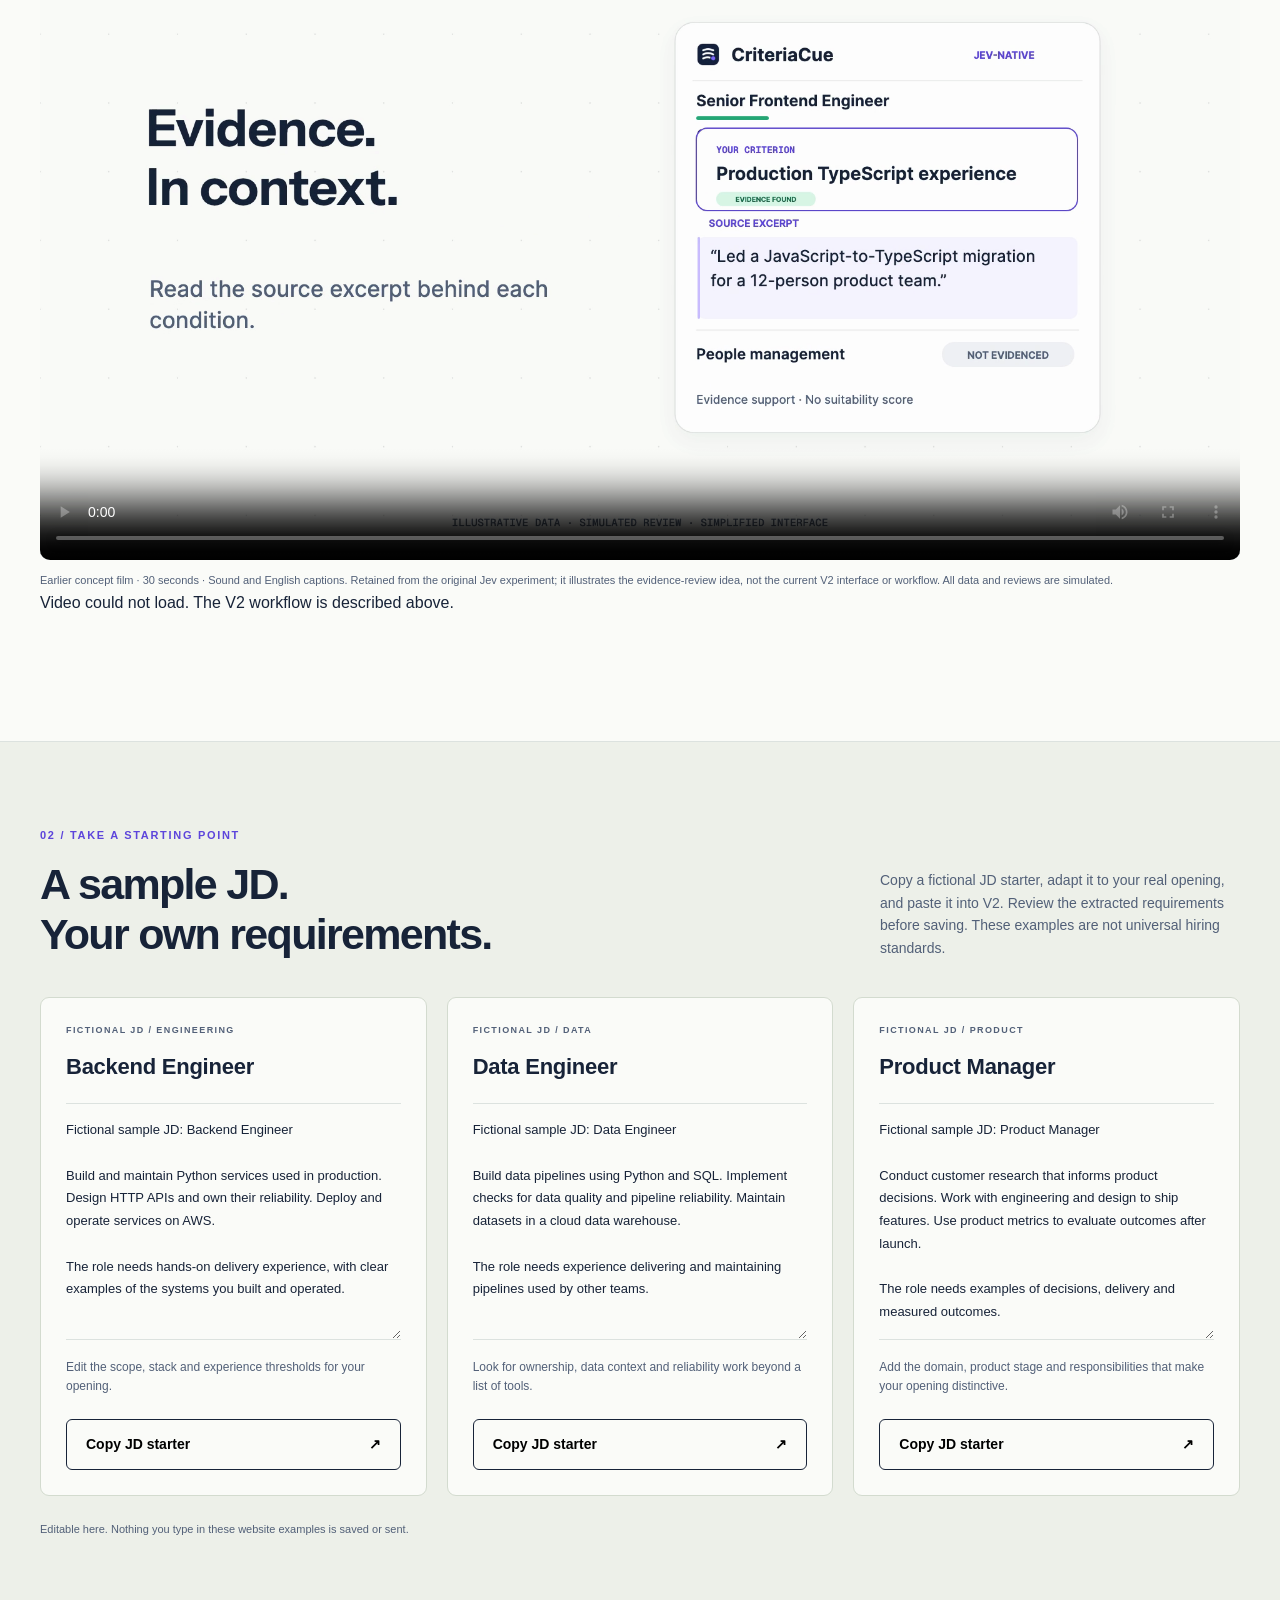
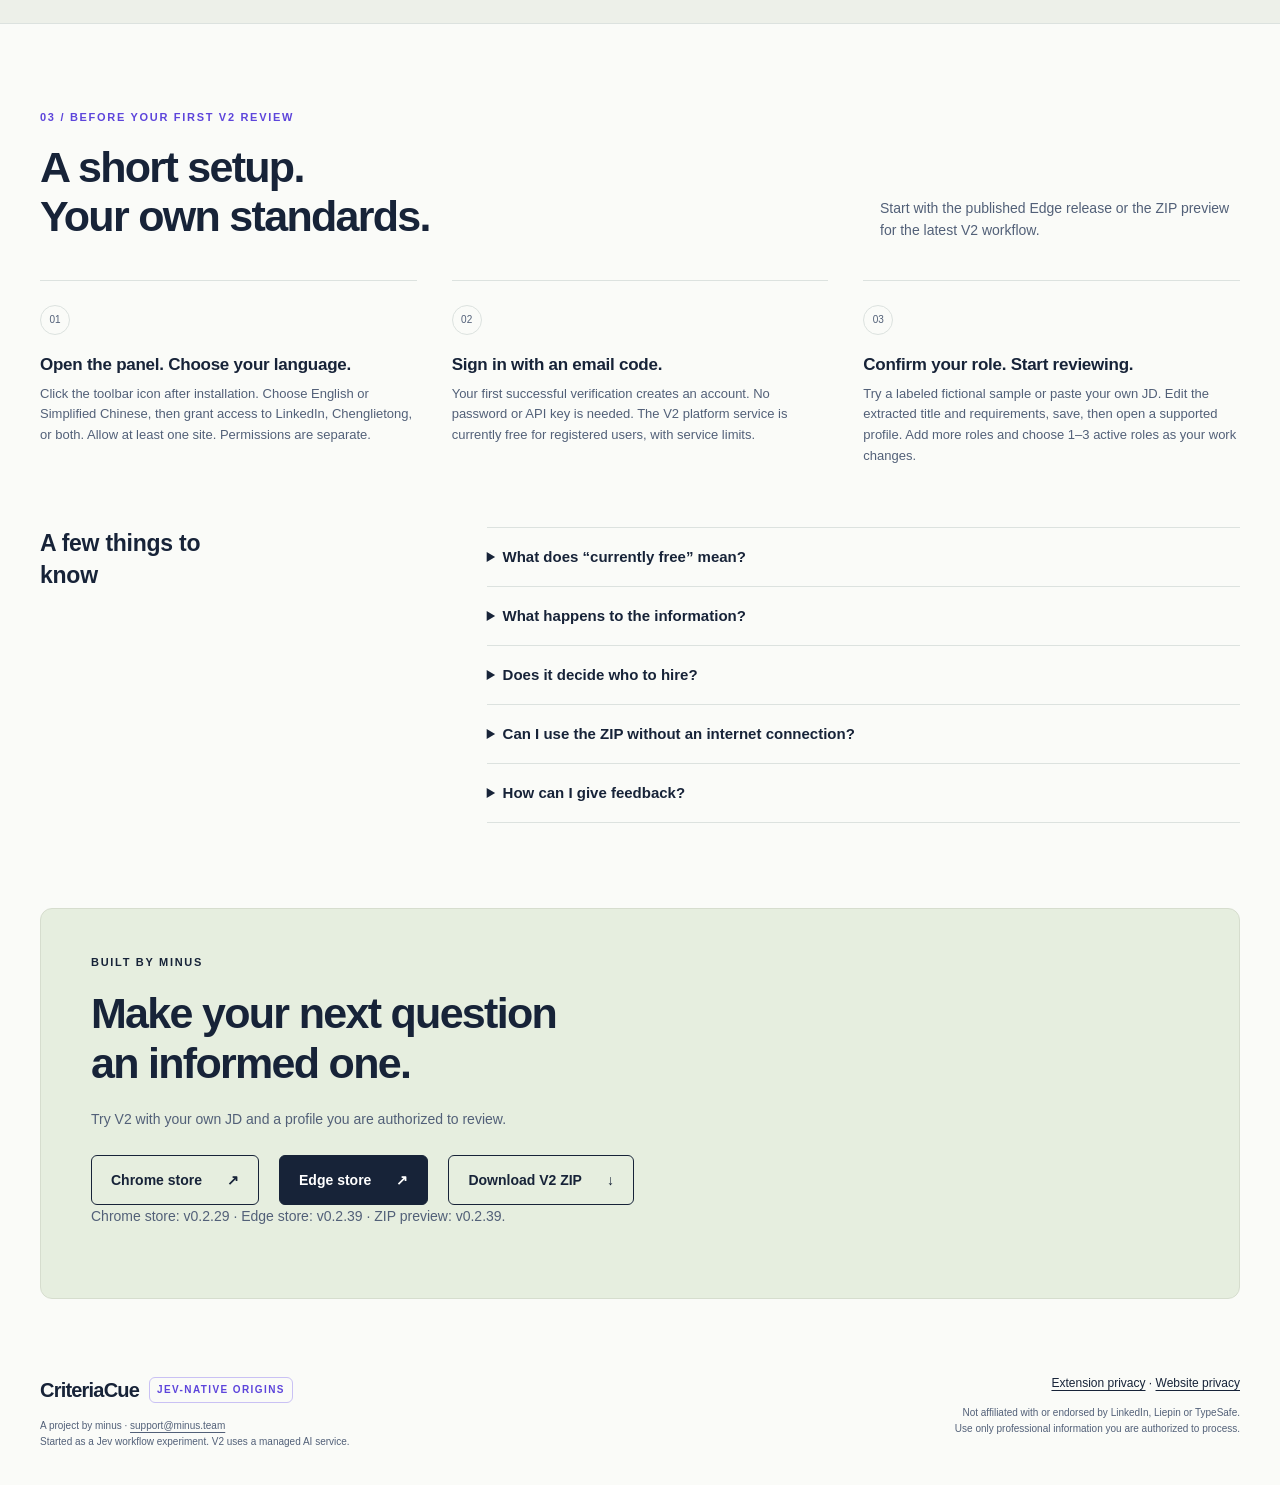
==== commit 6c733e12: "Add live Edge store and current Chrome/ZIP download options" ====
--- a/index.html
+++ b/index.html
@@ -3,7 +3,7 @@
 <head>
   <meta charset="utf-8">
   <meta name="viewport" content="width=device-width, initial-scale=1">
-  <meta name="description" content="CriteriaCue V2 turns job descriptions into editable requirements and helps recruiters review LinkedIn and Chenglietong profiles. English and Simplified Chinese. Explore the latest ZIP preview or the Chrome store release.">
+  <meta name="description" content="CriteriaCue V2 turns job descriptions into editable requirements and helps recruiters review LinkedIn and Chenglietong profiles. English and Simplified Chinese. Install from Chrome Web Store or Microsoft Edge Add-ons, or download the ZIP preview.">
   <meta name="referrer" content="strict-origin">
   <meta name="theme-color" content="#172338">
   <title>CriteriaCue — From the JD to your next question.</title>
@@ -18,7 +18,7 @@
   <header class="header wrap">
     <a class="brand" href="#" aria-label="CriteriaCue home"><img src="assets/icon-128.png" alt="" width="42" height="42"><span>CriteriaCue</span></a>
     <nav aria-label="Main navigation"><a href="#tour">How it works</a><a href="#download">Downloads</a><a href="#templates">JD starters</a><a href="#start">Getting started</a></nav>
-    <span class="badge">V2 PREVIEW</span>
+    <span class="badge">V2</span>
   </header>
   <main id="main">
     <section class="hero wrap">
@@ -27,10 +27,10 @@
         <h1>Review the criteria.<br><span>Read the evidence.</span></h1>
         <p class="lead">Turn a JD into requirements you can check.</p>
         <p class="intro">Paste a job description, refine its core requirements, and review LinkedIn or Chenglietong profiles in your side panel. Check requirements first, then explore strengths, gaps and questions to verify.</p>
-        <div class="actions"><a class="button" data-store-link="hero" href="https://chromewebstore.google.com/detail/criteriacue-%E2%80%94-jev-native/gnbphmdpnhlbakiaegfgmppnajemboij" target="_blank" rel="noopener noreferrer">Chrome <span aria-hidden="true">↗</span></a><a class="button primary" href="https://github.com/ivanxia1988/criteriacue/releases/download/v0.2.39-preview/criteriacue-test-v0.2.39.zip">Download ZIP <span aria-hidden="true">↓</span></a><a class="button" href="#edge-install">Edge <span aria-hidden="true">↓</span></a></div>
+        <div class="actions"><a class="button" data-store-link="hero" href="https://chromewebstore.google.com/detail/criteriacue-%E2%80%94-jev-native/gnbphmdpnhlbakiaegfgmppnajemboij" target="_blank" rel="noopener noreferrer">Chrome <span aria-hidden="true">↗</span></a><a class="button primary" href="https://microsoftedge.microsoft.com/addons/detail/aecndleilbgafmfclfjiilafoaaekfoc" target="_blank" rel="noopener noreferrer">Edge <span aria-hidden="true">↗</span></a><a class="button" href="downloads/criteriacue-test-v0.2.39.zip" download>Download ZIP <span aria-hidden="true">↓</span></a></div>
         <p class="availability"><span class="dot"></span> V2: English + Simplified Chinese · LinkedIn + Chenglietong</p>
         <p class="fine">Currently free for registered V2 users. Sign in with an email code.<br>No API key required. Service limits and an internet connection apply.</p>
-        <p class="release-note"><strong>Latest V2: ZIP v0.2.39.</strong> Chrome store: v0.2.9 · Edge: manual preview. <a href="#download">Compare installation options.</a></p>
+        <p class="release-note"><strong>V2 is now on Edge Add-ons.</strong> Edge: v0.2.39 · Chrome: v0.2.29 · ZIP preview: v0.2.39. <a href="#download">Compare installation options.</a></p>
       </div>
       <div class="hero-visual">
         <div class="visual-top"><span>FROM A JD TO YOUR NEXT QUESTION</span><span aria-hidden="true">V2</span></div>
@@ -43,14 +43,14 @@
     <div class="principles"><div class="wrap"><span><strong>30</strong> saved roles</span><span><strong>1–3</strong> active at a time</span><span><strong>1–10</strong> requirements per role</span><span>You make the hiring decisions</span></div></div>
 
     <section class="section wrap download-section" id="download">
-      <div class="section-heading"><div><p class="eyebrow">CHOOSE YOUR INSTALLATION</p><h2>Chrome. ZIP. Edge.</h2></div><p>V2 is available as an unpacked preview. Store availability is listed separately so you know which version you are installing.</p></div>
+      <div class="section-heading"><div><p class="eyebrow">CHOOSE YOUR INSTALLATION</p><h2>Chrome. Edge. ZIP.</h2></div><p>Install directly from your browser’s store, or load the ZIP preview manually. Each option shows its published version.</p></div>
       <div class="download-grid">
-        <article class="download-card"><p class="download-label">CHROME</p><h3>Chrome Web Store</h3><p class="download-status">Published store release · v0.2.9</p><p>The existing store version uses the earlier workflow. The V2 store update is not public yet; use the ZIP preview to try the features on this page.</p><a class="button" href="https://chromewebstore.google.com/detail/criteriacue-%E2%80%94-jev-native/gnbphmdpnhlbakiaegfgmppnajemboij" target="_blank" rel="noopener noreferrer">Open Chrome store <span aria-hidden="true">↗</span></a><p class="download-meta">Store installation and updates.</p></article>
-        <article class="download-card featured"><p class="download-label">LATEST V2 PREVIEW</p><h3>Download ZIP</h3><p class="download-status">Unpacked test package · v0.2.39</p><p>Try the current V2 workflow in Chrome 142 or later. Download, extract and load the folder in Developer mode. Update preview packages manually.</p><a class="button primary" href="https://github.com/ivanxia1988/criteriacue/releases/download/v0.2.39-preview/criteriacue-test-v0.2.39.zip">Download v0.2.39 ZIP <span aria-hidden="true">↓</span></a><p class="download-meta">420 KB · <a href="#unpacked-install">Installation and update steps</a></p></article>
-        <article class="download-card"><p class="download-label">MICROSOFT EDGE</p><h3>Edge preview</h3><p class="download-status">Manual installation · store pending</p><p>The Edge Add-ons listing is not available yet. Try the same V2 ZIP with Edge’s Load unpacked option. The setup guide explains the manual installation steps.</p><a class="button" href="#edge-install">View Edge setup <span aria-hidden="true">↓</span></a><p class="download-meta">Uses the same V2 ZIP package.</p></article>
+        <article class="download-card"><p class="download-label">GOOGLE CHROME</p><h3>Chrome Web Store</h3><p class="download-status">Published store release · v0.2.29</p><p>Install the published Chrome release directly from the store. To try v0.2.39 in Chrome, use the ZIP preview and its manual update steps.</p><a class="button" href="https://chromewebstore.google.com/detail/criteriacue-%E2%80%94-jev-native/gnbphmdpnhlbakiaegfgmppnajemboij" target="_blank" rel="noopener noreferrer">Open Chrome store <span aria-hidden="true">↗</span></a><p class="download-meta">Store installation and updates.</p></article>
+        <article class="download-card featured"><p class="download-label">MICROSOFT EDGE</p><h3>Microsoft Edge Add-ons</h3><p class="download-status">Published store release · v0.2.39</p><p>Get the latest V2 release from the official Edge store. Open this link in Microsoft Edge and select Get. No extraction or Developer mode is needed.</p><a class="button primary" href="https://microsoftedge.microsoft.com/addons/detail/aecndleilbgafmfclfjiilafoaaekfoc" target="_blank" rel="noopener noreferrer">Open Edge store <span aria-hidden="true">↗</span></a><p class="download-meta">Store installation and updates · <a href="#edge-install">Setup steps</a></p></article>
+        <article class="download-card"><p class="download-label">MANUAL INSTALLATION</p><h3>Download ZIP</h3><p class="download-status">Unpacked test package · v0.2.39</p><p>Download, extract and load the folder in Chrome 142 or later, or a compatible desktop Edge version. Developer mode and manual updates are required.</p><a class="button" href="downloads/criteriacue-test-v0.2.39.zip" download>Download v0.2.39 ZIP <span aria-hidden="true">↓</span></a><p class="download-meta">420 KB · <a href="#unpacked-install">Installation and update steps</a></p></article>
       </div>
-      <details class="install-guide" id="unpacked-install"><summary>Install or update the ZIP preview in Chrome</summary><ol><li>Download the ZIP and extract it into a folder you will keep. Do not load the ZIP directly or edit its manifest.</li><li>Open <code>chrome://extensions</code>, enable <strong>Developer mode</strong>, and choose <strong>Load unpacked</strong>.</li><li>Select the extracted folder containing <code>manifest.json</code>. Open CriteriaCue from the toolbar to begin setup.</li><li>To update, replace the files in that same folder with the new preview package, then click <strong>Reload</strong> on the extension. Keep the folder and avoid uninstalling if you want to retain its local roles.</li></ol><p>The preview and the store version are separate installations. Their roles and sign-in do not migrate automatically. Avoid running both on the same profile. The ZIP is an installation package, not offline AI: an internet connection and email sign-in are required.</p><p><a href="https://github.com/ivanxia1988/criteriacue/releases/tag/v0.2.39-preview" target="_blank" rel="noopener noreferrer">Release notes, package checksum and limitations ↗</a></p></details>
-      <div class="install-guide" id="edge-install"><h3>Try the ZIP preview in Microsoft Edge</h3><p>Edge Add-ons listing is not available yet. These steps are for the unpacked preview, not a store release.</p><ol><li><a href="https://github.com/ivanxia1988/criteriacue/releases/download/v0.2.39-preview/criteriacue-test-v0.2.39.zip">Download the V2 ZIP</a> and extract it into a folder you will keep.</li><li>In Edge, open <code>edge://extensions</code> and enable <strong>Developer mode</strong>.</li><li>Choose <strong>Load unpacked</strong> and select the folder containing <code>manifest.json</code>.</li><li>Open the side panel, choose your language, grant access to the site you use, and sign in with your own email code.</li></ol><p>Preview updates are manual. Report any problems to <a href="mailto:support@minus.team">support@minus.team</a>.</p></div>
+      <details class="install-guide" id="unpacked-install"><summary>Install or update the ZIP preview in Chrome or Edge</summary><ol><li>Download the ZIP and extract it into a folder you will keep. Do not load the ZIP directly or edit its manifest.</li><li>Open <code>chrome://extensions</code> in Chrome or <code>edge://extensions</code> in Edge, enable <strong>Developer mode</strong>, and choose <strong>Load unpacked</strong>.</li><li>Select the extracted folder containing <code>manifest.json</code>. Open CriteriaCue from the toolbar to begin setup.</li><li>To update, replace the files in that same folder with the new preview package, then click <strong>Reload</strong> on the extension. Keep the folder and avoid uninstalling if you want to retain its local roles.</li></ol><p>The preview and the store version are separate installations. Their roles and sign-in do not migrate automatically. Avoid running both on the same profile. The ZIP is an installation package, not offline AI: an internet connection and email sign-in are required.</p><p><a href="https://github.com/ivanxia1988/criteriacue/releases/tag/v0.2.39-preview" target="_blank" rel="noopener noreferrer">Release mirror, package checksum and limitations ↗</a></p></details>
+      <div class="install-guide" id="edge-install"><h3>Install from Microsoft Edge Add-ons</h3><ol><li>Open the <a href="https://microsoftedge.microsoft.com/addons/detail/aecndleilbgafmfclfjiilafoaaekfoc" target="_blank" rel="noopener noreferrer">CriteriaCue Edge store page ↗</a> in desktop Microsoft Edge.</li><li>Select <strong>Get</strong> and confirm <strong>Add extension</strong>. The Edge store package does not need Developer mode.</li><li>Click the CriteriaCue toolbar icon, choose your language, grant access to the site you use, and sign in with your own email code.</li></ol><p>If you already use the ZIP preview, keep a copy of your JDs and final requirements before switching. Store and preview installations have separate local data. Report any problems to <a href="mailto:support@minus.team">support@minus.team</a>.</p></div>
     </section>
 
     <section class="section wrap" id="tour">
@@ -88,11 +88,11 @@
     </div></section>
 
     <section class="section wrap" id="start">
-      <div class="section-heading"><div><p class="eyebrow">03 / BEFORE YOUR FIRST V2 REVIEW</p><h2>A short setup.<br>Your own standards.</h2></div><p>Use the latest V2 ZIP preview for this workflow. The earlier Chrome store release has a different setup.</p></div>
+      <div class="section-heading"><div><p class="eyebrow">03 / BEFORE YOUR FIRST V2 REVIEW</p><h2>A short setup.<br>Your own standards.</h2></div><p>Start with the published Edge release or the ZIP preview for the latest V2 workflow.</p></div>
       <ol class="setup-list"><li><span class="step">01</span><div><h3>Open the panel. Choose your language.</h3><p>Click the toolbar icon after installation. Choose English or Simplified Chinese, then grant access to LinkedIn, Chenglietong, or both. Allow at least one site. Permissions are separate.</p></div></li><li><span class="step">02</span><div><h3>Sign in with an email code.</h3><p>Your first successful verification creates an account. No password or API key is needed. The V2 platform service is currently free for registered users, with service limits.</p></div></li><li><span class="step">03</span><div><h3>Confirm your role. Start reviewing.</h3><p>Try a labeled fictional sample or paste your own JD. Edit the extracted title and requirements, save, then open a supported profile. Add more roles and choose 1–3 active roles as your work changes.</p></div></li></ol>
-      <div class="faq"><h3>A few things to know</h3><details><summary>What does “currently free” mean?</summary><p>The current V2 platform service is free for registered users, subject to service limits. There is no API-key setup or membership purchase step. This describes the V2 preview, not the earlier Chrome store release.</p></details><details><summary>What happens to the information?</summary><p>Roles, JDs and preferences are saved locally. For AI processing, the selected JD, final requirements and captured professional text are sent through the MINUS platform to Alibaba Cloud Bailian as needed. Our application database stores account and task metadata, not JD bodies, candidate text or analysis results. Candidate text and results are held in the current panel’s memory. Optional extension usage analytics remain off until you enable them; no candidate content, profile URLs or requirements are included. See the <a href="https://ivanxia1988.github.io/criteriacue-privacy/">extension privacy policy</a> for provider processing and retention details, and the <a href="website-privacy.html">website privacy notice</a> for this site’s limited statistics.</p></details><details><summary>Does it decide who to hire?</summary><p>Detailed analysis includes an advisory 0–100 recommendation score, supported strengths, gaps and points to verify. The score is not a calibrated probability. CriteriaCue does not automatically rank, reject, hire or contact candidates. Missing information is not proof of a mismatch. Recruiters remain responsible for checking the evidence and making decisions.</p></details><details><summary>Can I use the ZIP without an internet connection?</summary><p>No. “ZIP” describes the installation method. Email sign-in and AI processing require an internet connection. The unpacked preview requires manual updates.</p></details><details><summary>How can I give feedback?</summary><p>Email <a href="mailto:support@minus.team">support@minus.team</a>. Share what you tried and what happened, without candidate details or credentials. Feedback does not subscribe you to marketing.</p></details></div>
+      <div class="faq"><h3>A few things to know</h3><details><summary>What does “currently free” mean?</summary><p>The current V2 platform service is free for registered users, subject to service limits. There is no API-key setup or membership purchase step. Email sign-in applies to both V2 store and preview packages.</p></details><details><summary>What happens to the information?</summary><p>Roles, JDs and preferences are saved locally. For AI processing, the selected JD, final requirements and captured professional text are sent through the MINUS platform to Alibaba Cloud Bailian as needed. Our application database stores account and task metadata, not JD bodies, candidate text or analysis results. Candidate text and results are held in the current panel’s memory. Optional extension usage analytics remain off until you enable them; no candidate content, profile URLs or requirements are included. See the <a href="https://ivanxia1988.github.io/criteriacue-privacy/">extension privacy policy</a> for provider processing and retention details, and the <a href="website-privacy.html">website privacy notice</a> for this site’s limited statistics.</p></details><details><summary>Does it decide who to hire?</summary><p>Detailed analysis includes an advisory 0–100 recommendation score, supported strengths, gaps and points to verify. The score is not a calibrated probability. CriteriaCue does not automatically rank, reject, hire or contact candidates. Missing information is not proof of a mismatch. Recruiters remain responsible for checking the evidence and making decisions.</p></details><details><summary>Can I use the ZIP without an internet connection?</summary><p>No. “ZIP” describes the installation method. Email sign-in and AI processing require an internet connection. The unpacked preview requires manual updates.</p></details><details><summary>How can I give feedback?</summary><p>Email <a href="mailto:support@minus.team">support@minus.team</a>. Share what you tried and what happened, without candidate details or credentials. Feedback does not subscribe you to marketing.</p></details></div>
     </section>
-    <section class="closing wrap"><p class="eyebrow">BUILT BY MINUS</p><h2>Make your next question<br>an informed one.</h2><p>Try V2 with your own JD and a profile you are authorized to review.</p><div class="actions"><a class="button" data-store-link="footer" href="https://chromewebstore.google.com/detail/criteriacue-%E2%80%94-jev-native/gnbphmdpnhlbakiaegfgmppnajemboij" target="_blank" rel="noopener noreferrer">Chrome store <span aria-hidden="true">↗</span></a><a class="button primary" href="https://github.com/ivanxia1988/criteriacue/releases/download/v0.2.39-preview/criteriacue-test-v0.2.39.zip">Download V2 ZIP <span aria-hidden="true">↓</span></a><a class="button" href="#edge-install">Edge setup <span aria-hidden="true">↑</span></a></div><p class="fine">Store: v0.2.9 · Latest ZIP preview: v0.2.39 · Edge store listing pending.</p></section>
+    <section class="closing wrap"><p class="eyebrow">BUILT BY MINUS</p><h2>Make your next question<br>an informed one.</h2><p>Try V2 with your own JD and a profile you are authorized to review.</p><div class="actions"><a class="button" data-store-link="footer" href="https://chromewebstore.google.com/detail/criteriacue-%E2%80%94-jev-native/gnbphmdpnhlbakiaegfgmppnajemboij" target="_blank" rel="noopener noreferrer">Chrome store <span aria-hidden="true">↗</span></a><a class="button primary" href="https://microsoftedge.microsoft.com/addons/detail/aecndleilbgafmfclfjiilafoaaekfoc" target="_blank" rel="noopener noreferrer">Edge store <span aria-hidden="true">↗</span></a><a class="button" href="downloads/criteriacue-test-v0.2.39.zip" download>Download V2 ZIP <span aria-hidden="true">↓</span></a></div><p class="fine">Chrome store: v0.2.29 · Edge store: v0.2.39 · ZIP preview: v0.2.39.</p></section>
   </main>
   <footer class="wrap footer"><div><a class="brand" href="#">CriteriaCue <span class="badge">JEV-NATIVE ORIGINS</span></a><p>A project by minus · <a href="mailto:support@minus.team">support@minus.team</a><br>Started as a Jev workflow experiment. V2 uses a managed AI service.</p></div><div><a href="https://ivanxia1988.github.io/criteriacue-privacy/">Extension privacy</a> · <a href="website-privacy.html">Website privacy</a><p>Not affiliated with or endorsed by LinkedIn, Liepin or TypeSafe.<br>Use only professional information you are authorized to process.</p></div></footer>
 </body>
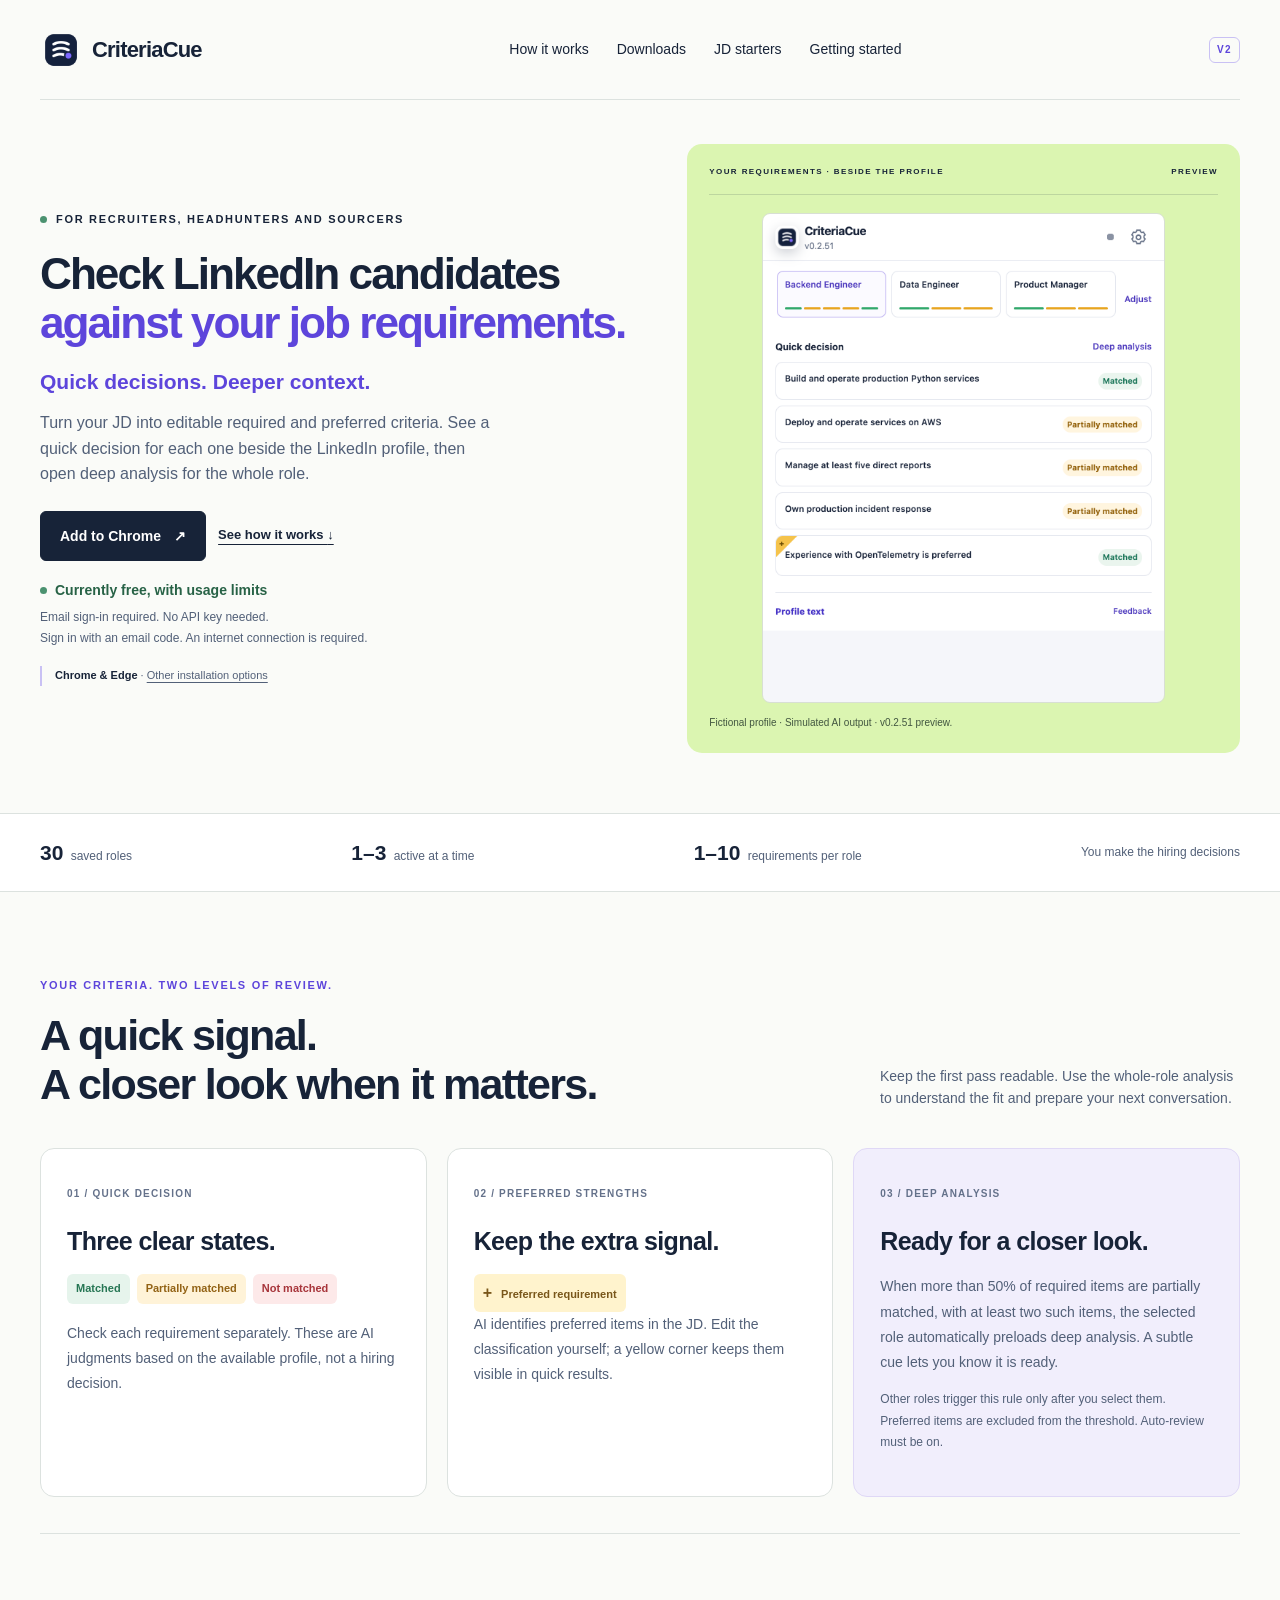
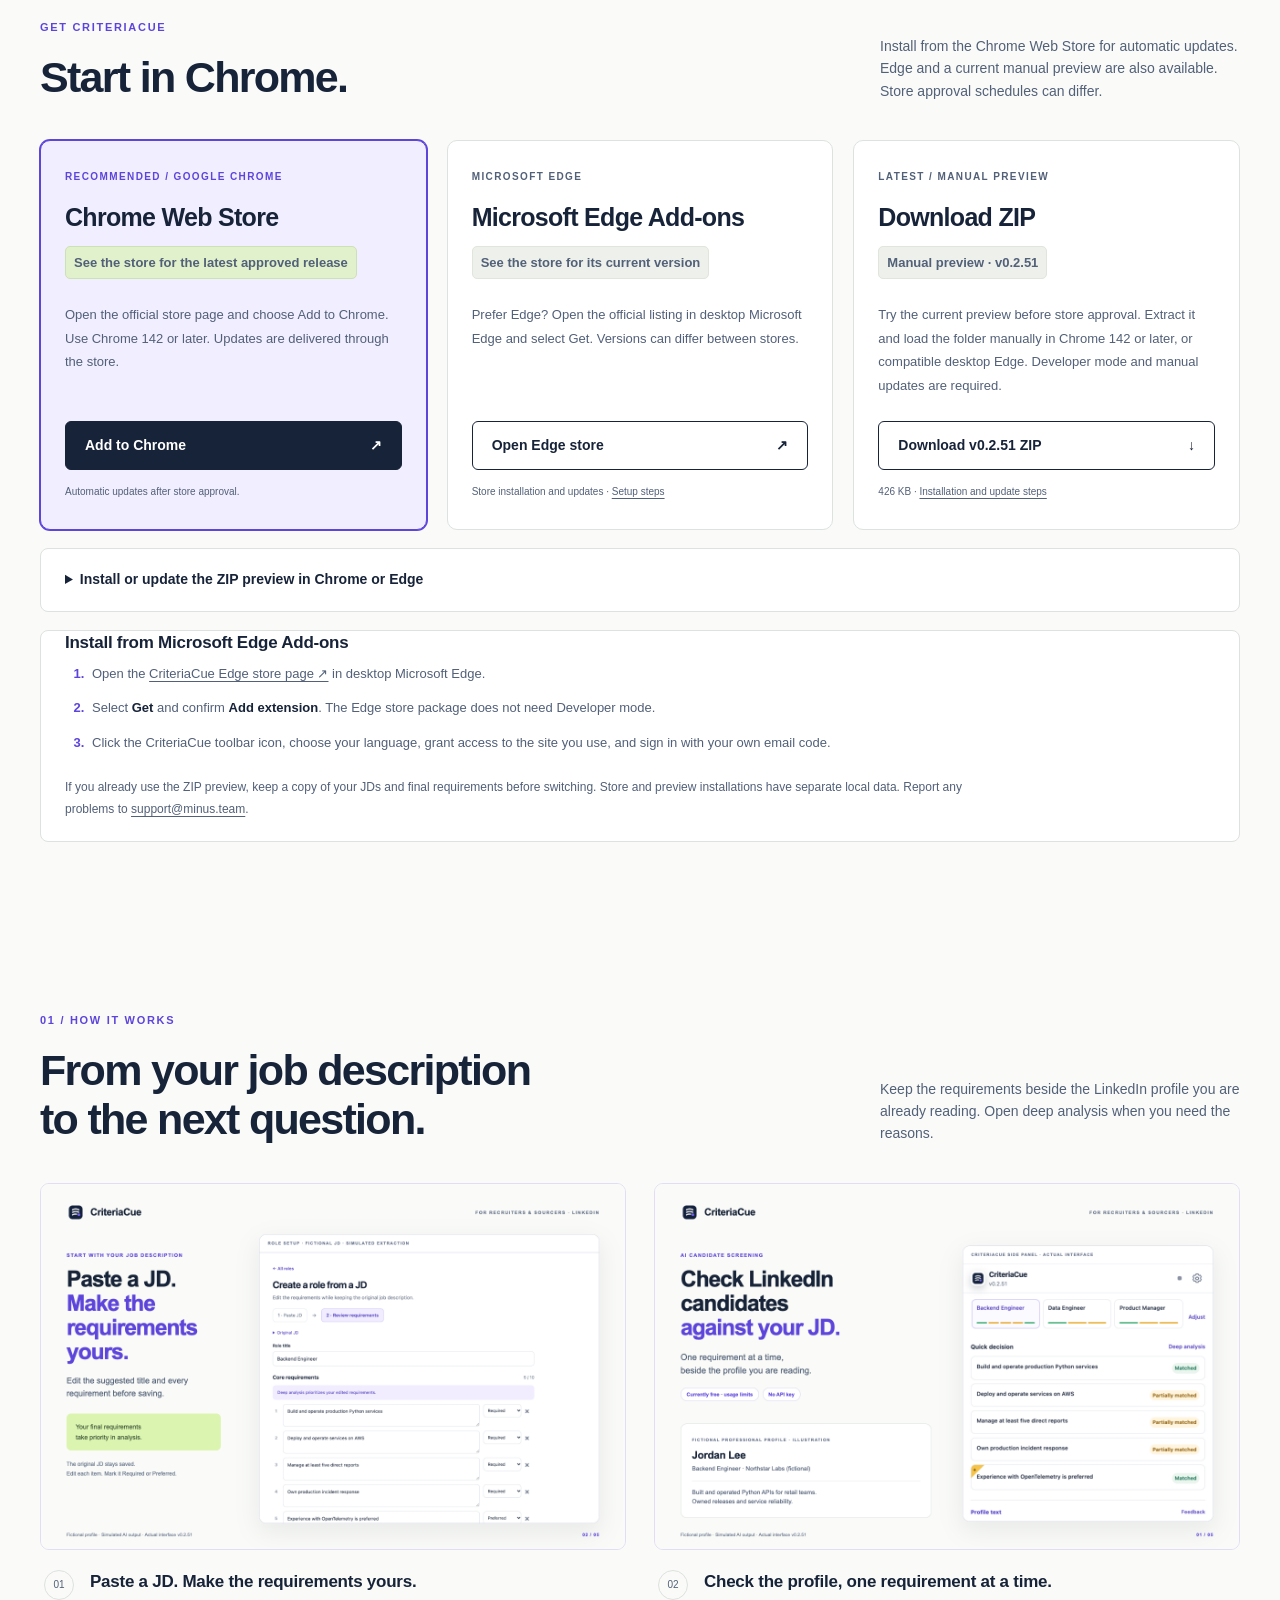
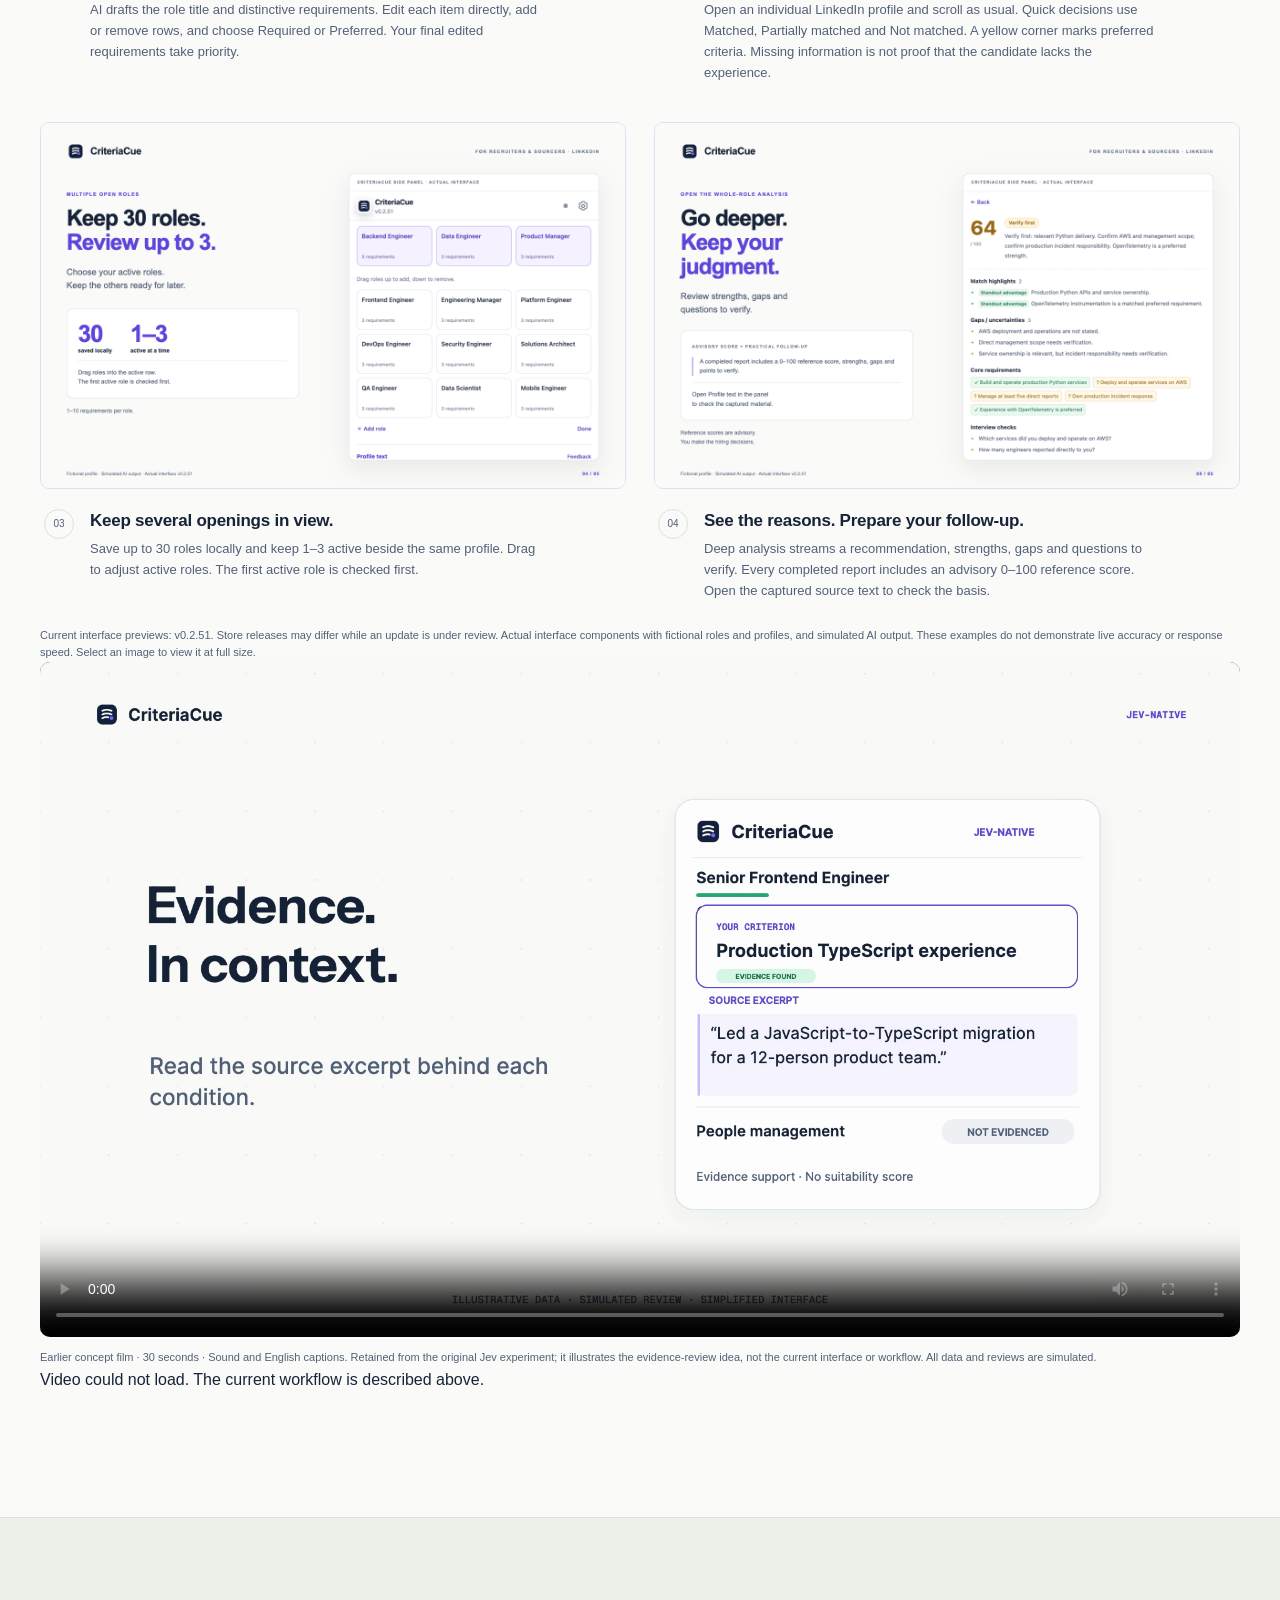
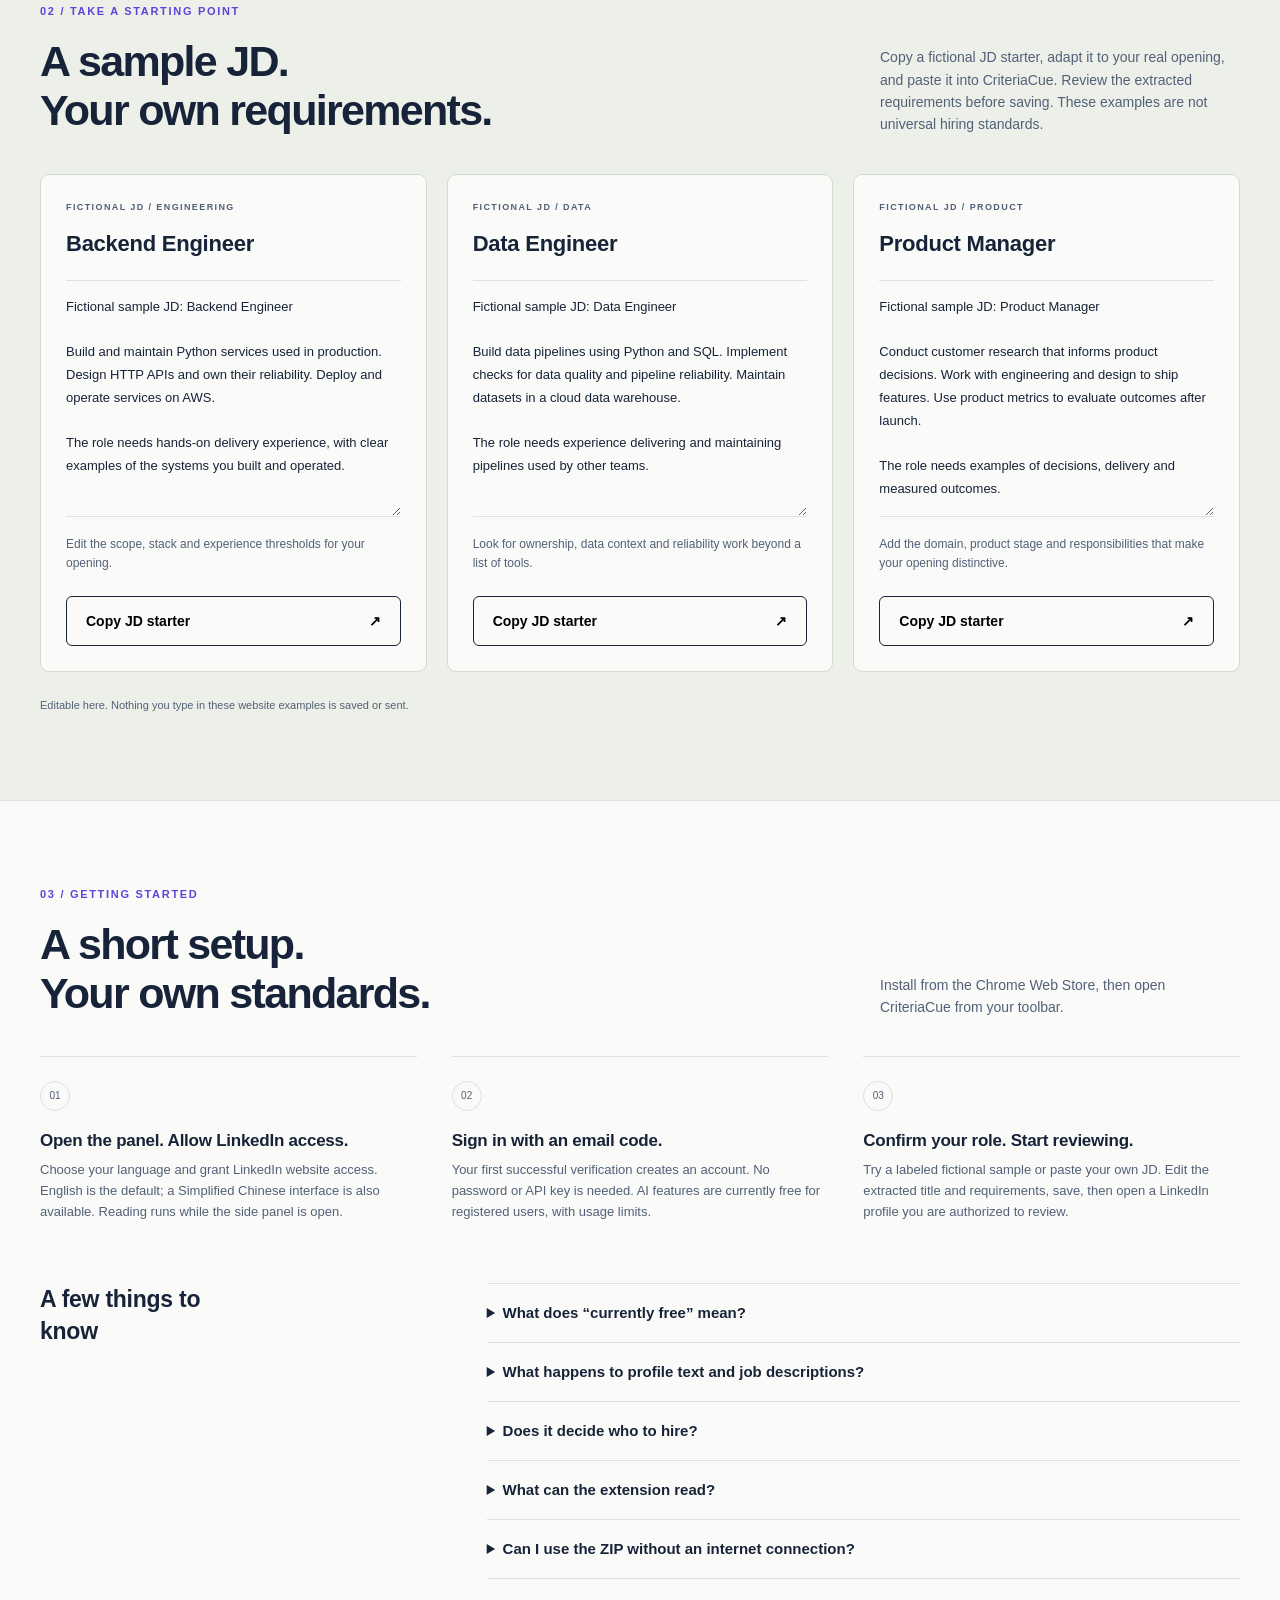
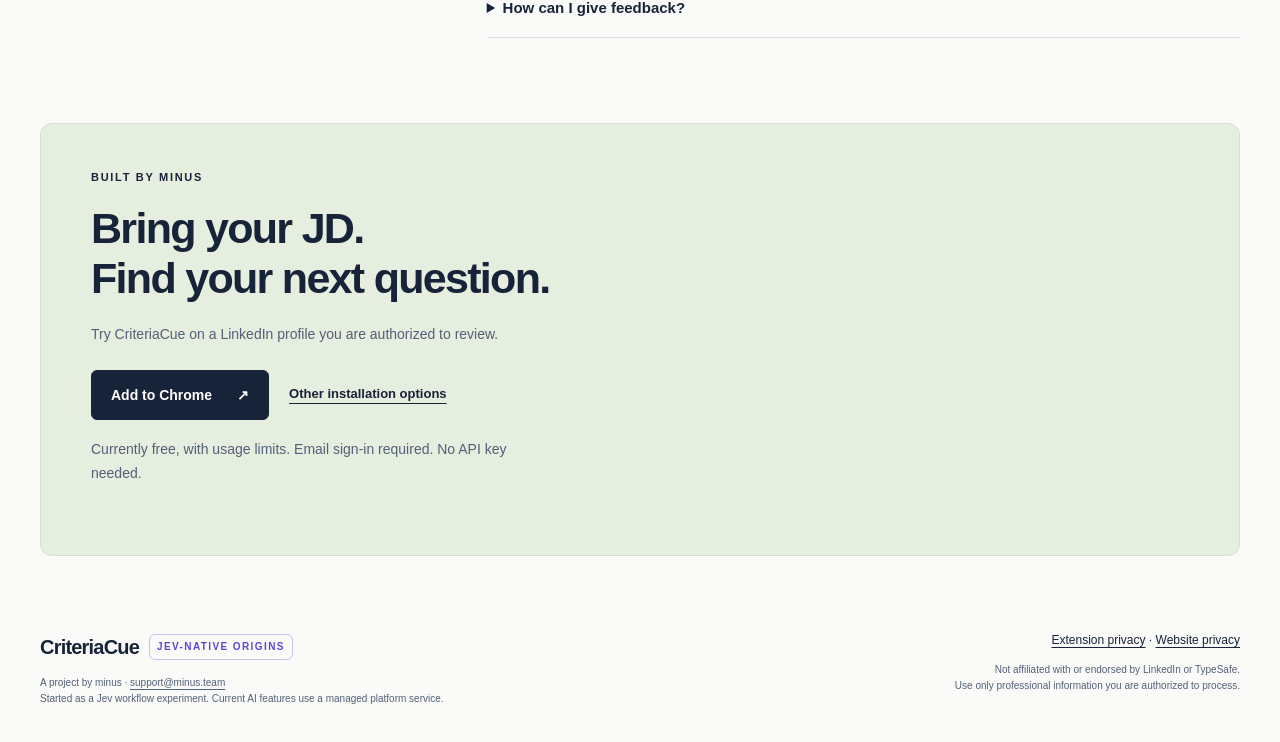
==== commit 489c6a4e: "Refresh LinkedIn screening website, current v0.2.51 UI and preview" ====
--- a/index.html
+++ b/index.html
@@ -3,15 +3,44 @@
 <head>
   <meta charset="utf-8">
   <meta name="viewport" content="width=device-width, initial-scale=1">
-  <meta name="description" content="CriteriaCue V2 turns job descriptions into editable requirements and helps recruiters review LinkedIn and Chenglietong profiles. English and Simplified Chinese. Install from Chrome Web Store or Microsoft Edge Add-ons, or download the ZIP preview.">
+  <meta name="description" content="AI candidate screening for LinkedIn recruiters. Review required and preferred criteria, then open deep analysis. Currently free with limits. No API key needed.">
   <meta name="referrer" content="strict-origin">
   <meta name="theme-color" content="#172338">
-  <title>CriteriaCue — From the JD to your next question.</title>
+  <title>CriteriaCue: AI Candidate Screening for LinkedIn</title>
+  <link rel="canonical" href="https://criteriacue.minus.team/">
+  <meta property="og:type" content="website">
+  <meta property="og:site_name" content="CriteriaCue">
+  <meta property="og:title" content="CriteriaCue: AI Candidate Screening for LinkedIn">
+  <meta property="og:description" content="Check LinkedIn candidates against your job requirements, one requirement at a time. Currently free, with usage limits. Email sign-in required. No API key needed.">
+  <meta property="og:url" content="https://criteriacue.minus.team/">
+  <meta property="og:image" content="https://criteriacue.minus.team/assets/og-1200x630.png">
+  <meta property="og:image:width" content="1200">
+  <meta property="og:image:height" content="630">
+  <meta property="og:image:alt" content="CriteriaCue: check LinkedIn profiles against editable job requirements.">
+  <meta name="twitter:card" content="summary_large_image">
+  <meta name="twitter:title" content="CriteriaCue: AI Candidate Screening for LinkedIn">
+  <meta name="twitter:description" content="Your job requirements, beside the LinkedIn profile. Currently free, with usage limits. Email sign-in required. No API key needed.">
+  <meta name="twitter:image" content="https://criteriacue.minus.team/assets/og-1200x630.png">
+  <script type="application/ld+json">
+  {
+    "@context": "https://schema.org",
+    "@type": "SoftwareApplication",
+    "name": "CriteriaCue",
+    "description": "Chrome extension for recruiters and sourcers. Turn a job description into editable requirements and check LinkedIn profiles against each one in a side panel. Currently free with usage limits; email sign-in required, no API key needed.",
+    "applicationCategory": "BusinessApplication",
+    "operatingSystem": "Google Chrome 142 or later; Microsoft Edge (compatible desktop version)",
+    "inLanguage": ["en", "zh-Hans"],
+    "url": "https://criteriacue.minus.team/",
+    "downloadUrl": "https://chromewebstore.google.com/detail/gnbphmdpnhlbakiaegfgmppnajemboij",
+    "offers": {"@type": "Offer", "price": "0", "priceCurrency": "USD", "description": "Currently free, with usage limits. Email sign-in required."},
+    "publisher": {"@type": "Organization", "name": "minus", "email": "support@minus.team"}
+  }
+  </script>
   <link rel="icon" href="assets/icon-128.png" type="image/png">
-  <link rel="stylesheet" href="styles.css?v=20261102-1">
+  <link rel="stylesheet" href="styles.css?v=20261105-1">
   <script src="site.js?v=20261102-1" defer></script>
   <script src="analytics-config.js?v=20260926-1" defer></script>
-  <script src="analytics.js?v=20260926-3" defer></script>
+  <script src="analytics.js?v=20261104-1" defer></script>
 </head>
 <body>
   <a class="skip" href="#main">Skip to content</a>
@@ -24,49 +53,57 @@
     <section class="hero wrap">
       <div class="hero-copy">
         <p class="eyebrow"><span class="dot"></span> For recruiters, headhunters and sourcers</p>
-        <h1>Review the criteria.<br><span>Read the evidence.</span></h1>
-        <p class="lead">Turn a JD into requirements you can check.</p>
-        <p class="intro">Paste a job description, refine its core requirements, and review LinkedIn or Chenglietong profiles in your side panel. Check requirements first, then explore strengths, gaps and questions to verify.</p>
-        <div class="actions"><a class="button" data-store-link="hero" href="https://chromewebstore.google.com/detail/criteriacue-%E2%80%94-jev-native/gnbphmdpnhlbakiaegfgmppnajemboij" target="_blank" rel="noopener noreferrer">Chrome <span aria-hidden="true">↗</span></a><a class="button primary" href="https://microsoftedge.microsoft.com/addons/detail/aecndleilbgafmfclfjiilafoaaekfoc" target="_blank" rel="noopener noreferrer">Edge <span aria-hidden="true">↗</span></a><a class="button" href="downloads/criteriacue-test-v0.2.39.zip" download>Download ZIP <span aria-hidden="true">↓</span></a></div>
-        <p class="availability"><span class="dot"></span> V2: English + Simplified Chinese · LinkedIn + Chenglietong</p>
-        <p class="fine">Currently free for registered V2 users. Sign in with an email code.<br>No API key required. Service limits and an internet connection apply.</p>
-        <p class="release-note"><strong>V2 is now on Edge Add-ons.</strong> Edge: v0.2.39 · Chrome: v0.2.29 · ZIP preview: v0.2.39. <a href="#download">Compare installation options.</a></p>
+        <h1>Check LinkedIn candidates<br><span>against your job requirements.</span></h1>
+        <p class="lead">Quick decisions. Deeper context.</p>
+        <p class="intro">Turn your JD into editable required and preferred criteria. See a quick decision for each one beside the LinkedIn profile, then open deep analysis for the whole role.</p>
+        <div class="actions"><a class="button primary" data-store-link="hero" href="https://chromewebstore.google.com/detail/gnbphmdpnhlbakiaegfgmppnajemboij" target="_blank" rel="noopener noreferrer">Add to Chrome <span aria-hidden="true">↗</span></a><a class="text-link" href="#tour">See how it works <span aria-hidden="true">↓</span></a></div>
+        <p class="availability"><span class="dot"></span> Currently free, with usage limits</p>
+        <p class="fine">Email sign-in required. No API key needed.<br>Sign in with an email code. An internet connection is required.</p>
+        <p class="release-note"><strong>Chrome &amp; Edge</strong> · <a href="#download">Other installation options</a></p>
       </div>
-      <div class="hero-visual">
-        <div class="visual-top"><span>FROM A JD TO YOUR NEXT QUESTION</span><span aria-hidden="true">V2</span></div>
-        <h2>Your requirements.<br>A clearer next step.</h2>
-        <div class="criteria-card"><span class="mini-label">BACKEND ENGINEER / CORE REQUIREMENT</span><h3>Built Python services used in production</h3><div class="evidence-state"><span class="dot"></span> Check the professional evidence</div><p>Look for a named service, what the person built, and the production context. Open detailed analysis when you need the full picture.</p><div class="quote-note">A missing detail is a question to verify, not proof of a mismatch.</div></div>
-        <div class="visual-footer"><span>YOUR JD</span><span aria-hidden="true">→</span><span>EDITABLE REQUIREMENTS</span><span aria-hidden="true">→</span><span>YOUR JUDGMENT</span></div>
-        <p class="visual-caption">Illustrative requirement. No real candidate data or live model result.</p>
+      <div class="hero-visual panel-preview">
+        <div class="visual-top"><span>YOUR REQUIREMENTS · BESIDE THE PROFILE</span><span>PREVIEW</span></div>
+        <img src="assets/panel-preview-v0.2.51.png" width="1100" height="1340" alt="Current CriteriaCue quick decision with matched and partially matched requirements, and a yellow preferred-item corner">
+        <p class="visual-caption">Fictional profile · Simulated AI output · v0.2.51 preview.</p>
       </div>
     </section>
     <div class="principles"><div class="wrap"><span><strong>30</strong> saved roles</span><span><strong>1–3</strong> active at a time</span><span><strong>1–10</strong> requirements per role</span><span>You make the hiring decisions</span></div></div>
 
+
+    <section class="section wrap decision-section" aria-labelledby="decision-heading">
+      <div class="section-heading"><div><p class="eyebrow">YOUR CRITERIA. TWO LEVELS OF REVIEW.</p><h2 id="decision-heading">A quick signal.<br>A closer look when it matters.</h2></div><p>Keep the first pass readable. Use the whole-role analysis to understand the fit and prepare your next conversation.</p></div>
+      <div class="decision-grid">
+        <article><span class="feature-index">01 / QUICK DECISION</span><h3>Three clear states.</h3><div class="state-key"><span class="match">Matched</span><span class="partial">Partially matched</span><span class="no-match">Not matched</span></div><p>Check each requirement separately. These are AI judgments based on the available profile, not a hiring decision.</p></article>
+        <article class="preferred-feature"><span class="feature-index">02 / PREFERRED STRENGTHS</span><h3>Keep the extra signal.</h3><span class="preferred-example"><span aria-hidden="true">+</span> Preferred requirement</span><p>AI identifies preferred items in the JD. Edit the classification yourself; a yellow corner keeps them visible in quick results.</p></article>
+        <article><span class="feature-index">03 / DEEP ANALYSIS</span><h3>Ready for a closer look.</h3><p>When more than 50% of required items are partially matched, with at least two such items, the selected role automatically preloads deep analysis. A subtle cue lets you know it is ready.</p><p class="feature-note">Other roles trigger this rule only after you select them. Preferred items are excluded from the threshold. Auto-review must be on.</p></article>
+      </div>
+    </section>
+
     <section class="section wrap download-section" id="download">
-      <div class="section-heading"><div><p class="eyebrow">CHOOSE YOUR INSTALLATION</p><h2>Chrome. Edge. ZIP.</h2></div><p>Install directly from your browser’s store, or load the ZIP preview manually. Each option shows its published version.</p></div>
+      <div class="section-heading"><div><p class="eyebrow">GET CRITERIACUE</p><h2>Start in Chrome.</h2></div><p>Install from the Chrome Web Store for automatic updates. Edge and a current manual preview are also available. Store approval schedules can differ.</p></div>
       <div class="download-grid">
-        <article class="download-card"><p class="download-label">GOOGLE CHROME</p><h3>Chrome Web Store</h3><p class="download-status">Published store release · v0.2.29</p><p>Install the published Chrome release directly from the store. To try v0.2.39 in Chrome, use the ZIP preview and its manual update steps.</p><a class="button" href="https://chromewebstore.google.com/detail/criteriacue-%E2%80%94-jev-native/gnbphmdpnhlbakiaegfgmppnajemboij" target="_blank" rel="noopener noreferrer">Open Chrome store <span aria-hidden="true">↗</span></a><p class="download-meta">Store installation and updates.</p></article>
-        <article class="download-card featured"><p class="download-label">MICROSOFT EDGE</p><h3>Microsoft Edge Add-ons</h3><p class="download-status">Published store release · v0.2.39</p><p>Get the latest V2 release from the official Edge store. Open this link in Microsoft Edge and select Get. No extraction or Developer mode is needed.</p><a class="button primary" href="https://microsoftedge.microsoft.com/addons/detail/aecndleilbgafmfclfjiilafoaaekfoc" target="_blank" rel="noopener noreferrer">Open Edge store <span aria-hidden="true">↗</span></a><p class="download-meta">Store installation and updates · <a href="#edge-install">Setup steps</a></p></article>
-        <article class="download-card"><p class="download-label">MANUAL INSTALLATION</p><h3>Download ZIP</h3><p class="download-status">Unpacked test package · v0.2.39</p><p>Download, extract and load the folder in Chrome 142 or later, or a compatible desktop Edge version. Developer mode and manual updates are required.</p><a class="button" href="downloads/criteriacue-test-v0.2.39.zip" download>Download v0.2.39 ZIP <span aria-hidden="true">↓</span></a><p class="download-meta">420 KB · <a href="#unpacked-install">Installation and update steps</a></p></article>
+        <article class="download-card featured"><p class="download-label">RECOMMENDED / GOOGLE CHROME</p><h3>Chrome Web Store</h3><p class="download-status">See the store for the latest approved release</p><p>Open the official store page and choose Add to Chrome. Use Chrome 142 or later. Updates are delivered through the store.</p><a class="button primary" href="https://chromewebstore.google.com/detail/gnbphmdpnhlbakiaegfgmppnajemboij" target="_blank" rel="noopener noreferrer">Add to Chrome <span aria-hidden="true">↗</span></a><p class="download-meta">Automatic updates after store approval.</p></article>
+        <article class="download-card"><p class="download-label">MICROSOFT EDGE</p><h3>Microsoft Edge Add-ons</h3><p class="download-status">See the store for its current version</p><p>Prefer Edge? Open the official listing in desktop Microsoft Edge and select Get. Versions can differ between stores.</p><a class="button" href="https://microsoftedge.microsoft.com/addons/detail/aecndleilbgafmfclfjiilafoaaekfoc" target="_blank" rel="noopener noreferrer">Open Edge store <span aria-hidden="true">↗</span></a><p class="download-meta">Store installation and updates · <a href="#edge-install">Setup steps</a></p></article>
+        <article class="download-card"><p class="download-label">LATEST / MANUAL PREVIEW</p><h3>Download ZIP</h3><p class="download-status">Manual preview · v0.2.51</p><p>Try the current preview before store approval. Extract it and load the folder manually in Chrome 142 or later, or compatible desktop Edge. Developer mode and manual updates are required.</p><a class="button" href="downloads/criteriacue-test-v0.2.51.zip" download>Download v0.2.51 ZIP <span aria-hidden="true">↓</span></a><p class="download-meta">426 KB · <a href="#unpacked-install">Installation and update steps</a></p></article>
       </div>
-      <details class="install-guide" id="unpacked-install"><summary>Install or update the ZIP preview in Chrome or Edge</summary><ol><li>Download the ZIP and extract it into a folder you will keep. Do not load the ZIP directly or edit its manifest.</li><li>Open <code>chrome://extensions</code> in Chrome or <code>edge://extensions</code> in Edge, enable <strong>Developer mode</strong>, and choose <strong>Load unpacked</strong>.</li><li>Select the extracted folder containing <code>manifest.json</code>. Open CriteriaCue from the toolbar to begin setup.</li><li>To update, replace the files in that same folder with the new preview package, then click <strong>Reload</strong> on the extension. Keep the folder and avoid uninstalling if you want to retain its local roles.</li></ol><p>The preview and the store version are separate installations. Their roles and sign-in do not migrate automatically. Avoid running both on the same profile. The ZIP is an installation package, not offline AI: an internet connection and email sign-in are required.</p><p><a href="https://github.com/ivanxia1988/criteriacue/releases/tag/v0.2.39-preview" target="_blank" rel="noopener noreferrer">Release mirror, package checksum and limitations ↗</a></p></details>
+      <details class="install-guide" id="unpacked-install"><summary>Install or update the ZIP preview in Chrome or Edge</summary><ol><li>Download the ZIP and extract it into a folder you will keep. Do not load the ZIP directly or edit its manifest.</li><li>Open <code>chrome://extensions</code> in Chrome or <code>edge://extensions</code> in Edge, enable <strong>Developer mode</strong>, and choose <strong>Load unpacked</strong>.</li><li>Select the extracted folder containing <code>manifest.json</code>. Open CriteriaCue from the toolbar to begin setup.</li><li>To update, replace the files in that same folder with the new preview package, then click <strong>Reload</strong> on the extension. Keep the folder and avoid uninstalling if you want to retain its local roles.</li></ol><p>The preview and the store version are separate installations. Their roles and sign-in do not migrate automatically. Avoid running both on the same profile. The ZIP is an installation package, not offline AI: an internet connection and email sign-in are required.</p><p><a href="https://github.com/ivanxia1988/criteriacue/releases/tag/v0.2.51-preview" target="_blank" rel="noopener noreferrer">Release mirror, package checksum and limitations ↗</a></p></details>
       <div class="install-guide" id="edge-install"><h3>Install from Microsoft Edge Add-ons</h3><ol><li>Open the <a href="https://microsoftedge.microsoft.com/addons/detail/aecndleilbgafmfclfjiilafoaaekfoc" target="_blank" rel="noopener noreferrer">CriteriaCue Edge store page ↗</a> in desktop Microsoft Edge.</li><li>Select <strong>Get</strong> and confirm <strong>Add extension</strong>. The Edge store package does not need Developer mode.</li><li>Click the CriteriaCue toolbar icon, choose your language, grant access to the site you use, and sign in with your own email code.</li></ol><p>If you already use the ZIP preview, keep a copy of your JDs and final requirements before switching. Store and preview installations have separate local data. Report any problems to <a href="mailto:support@minus.team">support@minus.team</a>.</p></div>
     </section>
 
     <section class="section wrap" id="tour">
-      <div class="section-heading"><div><p class="eyebrow">01 / THE V2 WORKFLOW</p><h2>From the job description<br>to a useful follow-up.</h2></div><p>Set the requirements once. Keep 1–3 roles active beside the profile, and choose when to look deeper.</p></div>
+      <div class="section-heading"><div><p class="eyebrow">01 / HOW IT WORKS</p><h2>From your job description<br>to the next question.</h2></div><p>Keep the requirements beside the LinkedIn profile you are already reading. Open deep analysis when you need the reasons.</p></div>
       <div class="tour-grid">
-        <figure><div class="workflow-visual"><span class="mock-label">01 / START WITH YOUR JD</span><h3 class="mock-heading">Backend Engineer</h3><div class="mock-line"></div><div class="mock-line"></div><div class="mock-line short"></div><p class="mock-note">AI extracts the core requirements.<br>You edit and confirm every line.</p><span class="mock-pill">Your final requirements take priority</span></div><figcaption><span class="step">01</span><div><h3>Paste a JD. Make the requirements yours.</h3><p>AI usually drafts 3–5 distinctive requirements. Edit the title and each requirement before saving. Keep up to 30 roles locally.</p></div></figcaption></figure>
-        <figure><div class="workflow-visual"><span class="mock-label">02 / CHOOSE YOUR WORKSPACE</span><h3 class="mock-heading">Read beside the profile.</h3><div class="mock-row"><span>LinkedIn profiles</span><span class="mock-state">Your scrolling</span></div><div class="mock-row"><span>Chenglietong resumes</span><span class="mock-state">Loaded sections</span></div><div class="mock-row"><span>English / 简体中文</span><span class="mock-pill">Your choice</span></div><p class="mock-note">Access is granted separately for each site.</p></div><figcaption><span class="step">02</span><div><h3>Open a profile you are authorized to view.</h3><p>LinkedIn reading follows your scrolling. Chenglietong reads loaded professional sections. CriteriaCue does not open other profiles, scroll or expand content for you.</p></div></figcaption></figure>
-        <figure><div class="workflow-visual"><span class="mock-label">03 / REQUIREMENTS FIRST</span><div class="mock-tabs"><span class="active">Backend</span><span>Data</span><span>Product</span></div><div class="mock-row"><span>Production Python services</span><span class="mock-state">Supported</span></div><div class="mock-row"><span>Cloud operations</span><span class="mock-state unclear">Unclear</span></div><div class="mock-row"><span>People management</span><span class="mock-state unclear">Not shown</span></div><p class="mock-note">Fictional examples, not live model results.</p></div><figcaption><span class="step">03</span><div><h3>See the first role’s checks first.</h3><p>The first active role returns before the others. Switch between 1–3 active roles, with clear distinctions between support, uncertainty, missing information and conflict.</p></div></figcaption></figure>
-        <figure><div class="workflow-visual"><span class="mock-label">04 / OPEN DETAILED ANALYSIS</span><h3 class="mock-heading">The whole role, in context.</h3><div class="mock-score">0–100 <span>advisory reference</span></div><div class="mock-row"><span>Supported strengths</span><span class="mock-state">Review</span></div><div class="mock-row"><span>Gaps and questions to verify</span><span class="mock-state unclear">Follow up</span></div><p class="mock-note">Check the captured source text.<br>Make your own recommendation.</p></div><figcaption><span class="step">04</span><div><h3>Understand the strengths and the gaps.</h3><p>Detailed analysis streams a short recommendation, advisory score, core requirement checks and interview follow-ups. Open the captured source text to verify the basis.</p></div></figcaption></figure>
+        <figure><a href="assets/screenshot-2-1280x800.png" target="_blank" rel="noopener"><img src="assets/screenshot-2-1280x800.png" width="1280" height="800" loading="lazy" alt="CriteriaCue role setup with a fictional JD and editable core requirements"></a><figcaption><span class="step">01</span><div><h3>Paste a JD. Make the requirements yours.</h3><p>AI drafts the role title and distinctive requirements. Edit each item directly, add or remove rows, and choose Required or Preferred. Your final edited requirements take priority.</p></div></figcaption></figure>
+        <figure><a href="assets/screenshot-1-1280x800.png" target="_blank" rel="noopener"><img src="assets/screenshot-1-1280x800.png" width="1280" height="800" loading="lazy" alt="CriteriaCue side panel showing individual requirement checks for a fictional profile"></a><figcaption><span class="step">02</span><div><h3>Check the profile, one requirement at a time.</h3><p>Open an individual LinkedIn profile and scroll as usual. Quick decisions use Matched, Partially matched and Not matched. A yellow corner marks preferred criteria. Missing information is not proof that the candidate lacks the experience.</p></div></figcaption></figure>
+        <figure><a href="assets/screenshot-4-1280x800.png" target="_blank" rel="noopener"><img src="assets/screenshot-4-1280x800.png" width="1280" height="800" loading="lazy" alt="CriteriaCue role adjustment view with three active roles and saved fictional roles"></a><figcaption><span class="step">03</span><div><h3>Keep several openings in view.</h3><p>Save up to 30 roles locally and keep 1–3 active beside the same profile. Drag to adjust active roles. The first active role is checked first.</p></div></figcaption></figure>
+        <figure><a href="assets/screenshot-5-1280x800.png" target="_blank" rel="noopener"><img src="assets/screenshot-5-1280x800.png" width="1280" height="800" loading="lazy" alt="CriteriaCue deep analysis with simulated findings and follow-up questions"></a><figcaption><span class="step">04</span><div><h3>See the reasons. Prepare your follow-up.</h3><p>Deep analysis streams a recommendation, strengths, gaps and questions to verify. Every completed report includes an advisory 0–100 reference score. Open the captured source text to check the basis.</p></div></figcaption></figure>
       </div>
-      <p class="caption">Workflow illustrations use fictional examples. They are not product screenshots, live model results, or evidence of accuracy or response speed.</p>
-      <div class="video-shell" id="video-shell" hidden><video id="product-video" width="1920" height="1080" controls playsinline preload="metadata" poster="assets/evidence-poster-20260927.png"><track kind="captions" srclang="en" label="English" src="assets/evidence-en-20260927.vtt" default></video><p class="caption">Earlier concept film · 30 seconds · Sound and English captions. Retained from the original Jev experiment; it illustrates the evidence-review idea, not the current V2 interface or workflow. All data and reviews are simulated.</p><p id="video-fallback" hidden>Video could not load. The V2 workflow is described above.</p></div>
+      <p class="caption">Current interface previews: v0.2.51. Store releases may differ while an update is under review. Actual interface components with fictional roles and profiles, and simulated AI output. These examples do not demonstrate live accuracy or response speed. Select an image to view it at full size.</p>
+      <div class="video-shell" id="video-shell" hidden><video id="product-video" width="1920" height="1080" controls playsinline preload="metadata" poster="assets/evidence-poster-20260927.png"><track kind="captions" srclang="en" label="English" src="assets/evidence-en-20260927.vtt" default></video><p class="caption">Earlier concept film · 30 seconds · Sound and English captions. Retained from the original Jev experiment; it illustrates the evidence-review idea, not the current interface or workflow. All data and reviews are simulated.</p><p id="video-fallback" hidden>Video could not load. The current workflow is described above.</p></div>
     </section>
 
     <section class="template-section" id="templates"><div class="wrap section">
-      <div class="section-heading"><div><p class="eyebrow">02 / TAKE A STARTING POINT</p><h2>A sample JD.<br>Your own requirements.</h2></div><p>Copy a fictional JD starter, adapt it to your real opening, and paste it into V2. Review the extracted requirements before saving. These examples are not universal hiring standards.</p></div>
+      <div class="section-heading"><div><p class="eyebrow">02 / TAKE A STARTING POINT</p><h2>A sample JD.<br>Your own requirements.</h2></div><p>Copy a fictional JD starter, adapt it to your real opening, and paste it into CriteriaCue. Review the extracted requirements before saving. These examples are not universal hiring standards.</p></div>
       <div class="template-grid">
         <article class="template"><p class="mini-label">FICTIONAL JD / ENGINEERING</p><h3>Backend Engineer</h3><label class="sr-only" for="backend">Backend Engineer JD starter</label><textarea id="backend" rows="9" spellcheck="false">Fictional sample JD: Backend Engineer
 
@@ -88,12 +125,19 @@
     </div></section>
 
     <section class="section wrap" id="start">
-      <div class="section-heading"><div><p class="eyebrow">03 / BEFORE YOUR FIRST V2 REVIEW</p><h2>A short setup.<br>Your own standards.</h2></div><p>Start with the published Edge release or the ZIP preview for the latest V2 workflow.</p></div>
-      <ol class="setup-list"><li><span class="step">01</span><div><h3>Open the panel. Choose your language.</h3><p>Click the toolbar icon after installation. Choose English or Simplified Chinese, then grant access to LinkedIn, Chenglietong, or both. Allow at least one site. Permissions are separate.</p></div></li><li><span class="step">02</span><div><h3>Sign in with an email code.</h3><p>Your first successful verification creates an account. No password or API key is needed. The V2 platform service is currently free for registered users, with service limits.</p></div></li><li><span class="step">03</span><div><h3>Confirm your role. Start reviewing.</h3><p>Try a labeled fictional sample or paste your own JD. Edit the extracted title and requirements, save, then open a supported profile. Add more roles and choose 1–3 active roles as your work changes.</p></div></li></ol>
-      <div class="faq"><h3>A few things to know</h3><details><summary>What does “currently free” mean?</summary><p>The current V2 platform service is free for registered users, subject to service limits. There is no API-key setup or membership purchase step. Email sign-in applies to both V2 store and preview packages.</p></details><details><summary>What happens to the information?</summary><p>Roles, JDs and preferences are saved locally. For AI processing, the selected JD, final requirements and captured professional text are sent through the MINUS platform to Alibaba Cloud Bailian as needed. Our application database stores account and task metadata, not JD bodies, candidate text or analysis results. Candidate text and results are held in the current panel’s memory. Optional extension usage analytics remain off until you enable them; no candidate content, profile URLs or requirements are included. See the <a href="https://ivanxia1988.github.io/criteriacue-privacy/">extension privacy policy</a> for provider processing and retention details, and the <a href="website-privacy.html">website privacy notice</a> for this site’s limited statistics.</p></details><details><summary>Does it decide who to hire?</summary><p>Detailed analysis includes an advisory 0–100 recommendation score, supported strengths, gaps and points to verify. The score is not a calibrated probability. CriteriaCue does not automatically rank, reject, hire or contact candidates. Missing information is not proof of a mismatch. Recruiters remain responsible for checking the evidence and making decisions.</p></details><details><summary>Can I use the ZIP without an internet connection?</summary><p>No. “ZIP” describes the installation method. Email sign-in and AI processing require an internet connection. The unpacked preview requires manual updates.</p></details><details><summary>How can I give feedback?</summary><p>Email <a href="mailto:support@minus.team">support@minus.team</a>. Share what you tried and what happened, without candidate details or credentials. Feedback does not subscribe you to marketing.</p></details></div>
+      <div class="section-heading"><div><p class="eyebrow">03 / GETTING STARTED</p><h2>A short setup.<br>Your own standards.</h2></div><p>Install from the Chrome Web Store, then open CriteriaCue from your toolbar.</p></div>
+      <ol class="setup-list"><li><span class="step">01</span><div><h3>Open the panel. Allow LinkedIn access.</h3><p>Choose your language and grant LinkedIn website access. English is the default; a Simplified Chinese interface is also available. Reading runs while the side panel is open.</p></div></li><li><span class="step">02</span><div><h3>Sign in with an email code.</h3><p>Your first successful verification creates an account. No password or API key is needed. AI features are currently free for registered users, with usage limits.</p></div></li><li><span class="step">03</span><div><h3>Confirm your role. Start reviewing.</h3><p>Try a labeled fictional sample or paste your own JD. Edit the extracted title and requirements, save, then open a LinkedIn profile you are authorized to review.</p></div></li></ol>
+      <div class="faq"><h3>A few things to know</h3>
+        <details><summary>What does “currently free” mean?</summary><p>The current platform service is free for registered users, subject to usage limits. Email sign-in is required. No API key or membership purchase is needed. This describes the current offer; it is not a promise of unlimited use or permanent free access.</p></details>
+        <details><summary>What happens to profile text and job descriptions?</summary><p>Roles, JDs and preferences are saved locally in the extension. For AI features, the required JD, final requirements and captured professional text are sent through the MINUS backend, hosted on Railway in Singapore, to Alibaba Cloud Bailian’s currently configured Beijing-region endpoint. Email-code delivery uses Resend.</p><p>The backend keeps encrypted diagnostic copies of submitted tasks, including JDs, professional text and model output, for 7 days, accessible only to authorized administrators. Minimized, deidentified examples may still contain professional information and may remain in a restricted, encrypted internal regression library until removed by an operator. Account and basic task metadata have no fixed automatic deletion schedule. Operational backups and external providers have separate retention terms.</p><p>For provider details, retention and deletion requests, read the <a href="https://ivanxia1988.github.io/criteriacue-privacy/">extension privacy policy</a> or contact <a href="mailto:support@minus.team">support@minus.team</a>. Optional extension usage analytics require your active choice and exclude profile text and URLs, JDs, requirements and analysis results. This site’s limited statistics are described in the <a href="website-privacy.html">website privacy notice</a>.</p></details>
+        <details><summary>Does it decide who to hire?</summary><p>Completed deep analysis includes an advisory 0–100 recommendation score, supported strengths, gaps and points to verify. The score is not a calibrated probability. CriteriaCue does not automatically rank, reject, hire or contact candidates. Missing information is not proof of a mismatch. You verify the evidence and make the decisions.</p></details>
+        <details><summary>What can the extension read?</summary><p>With your website permission, CriteriaCue reads the visible professional sections of the current LinkedIn profile as you scroll. It does not open other profiles, scroll or expand sections for you, read messages or contact details, or collect general browsing history. Close the panel to stop reading, or turn off Auto-review in Settings to pause automatic AI requests. Use only information you are authorized to process.</p></details>
+        <details><summary>Can I use the ZIP without an internet connection?</summary><p>No. “ZIP” describes the installation method. Email sign-in and AI processing require an internet connection. The v0.2.51 manual preview requires you to install future updates yourself; store installations update through their store.</p></details>
+        <details><summary>How can I give feedback?</summary><p>Email <a href="mailto:support@minus.team">support@minus.team</a>. Share what you tried and what happened, without candidate details or credentials. Feedback does not subscribe you to marketing.</p></details>
+      </div>
     </section>
-    <section class="closing wrap"><p class="eyebrow">BUILT BY MINUS</p><h2>Make your next question<br>an informed one.</h2><p>Try V2 with your own JD and a profile you are authorized to review.</p><div class="actions"><a class="button" data-store-link="footer" href="https://chromewebstore.google.com/detail/criteriacue-%E2%80%94-jev-native/gnbphmdpnhlbakiaegfgmppnajemboij" target="_blank" rel="noopener noreferrer">Chrome store <span aria-hidden="true">↗</span></a><a class="button primary" href="https://microsoftedge.microsoft.com/addons/detail/aecndleilbgafmfclfjiilafoaaekfoc" target="_blank" rel="noopener noreferrer">Edge store <span aria-hidden="true">↗</span></a><a class="button" href="downloads/criteriacue-test-v0.2.39.zip" download>Download V2 ZIP <span aria-hidden="true">↓</span></a></div><p class="fine">Chrome store: v0.2.29 · Edge store: v0.2.39 · ZIP preview: v0.2.39.</p></section>
+    <section class="closing wrap"><p class="eyebrow">BUILT BY MINUS</p><h2>Bring your JD.<br>Find your next question.</h2><p>Try CriteriaCue on a LinkedIn profile you are authorized to review.</p><div class="actions"><a class="button primary" data-store-link="footer" href="https://chromewebstore.google.com/detail/gnbphmdpnhlbakiaegfgmppnajemboij" target="_blank" rel="noopener noreferrer">Add to Chrome <span aria-hidden="true">↗</span></a><a class="text-link" href="#download">Other installation options</a></div><p class="fine">Currently free, with usage limits. Email sign-in required. No API key needed.</p></section>
   </main>
-  <footer class="wrap footer"><div><a class="brand" href="#">CriteriaCue <span class="badge">JEV-NATIVE ORIGINS</span></a><p>A project by minus · <a href="mailto:support@minus.team">support@minus.team</a><br>Started as a Jev workflow experiment. V2 uses a managed AI service.</p></div><div><a href="https://ivanxia1988.github.io/criteriacue-privacy/">Extension privacy</a> · <a href="website-privacy.html">Website privacy</a><p>Not affiliated with or endorsed by LinkedIn, Liepin or TypeSafe.<br>Use only professional information you are authorized to process.</p></div></footer>
+  <footer class="wrap footer"><div><a class="brand" href="#">CriteriaCue <span class="badge">JEV-NATIVE ORIGINS</span></a><p>A project by minus · <a href="mailto:support@minus.team">support@minus.team</a><br>Started as a Jev workflow experiment. Current AI features use a managed platform service.</p></div><div><a href="https://ivanxia1988.github.io/criteriacue-privacy/">Extension privacy</a> · <a href="website-privacy.html">Website privacy</a><p>Not affiliated with or endorsed by LinkedIn or TypeSafe.<br>Use only professional information you are authorized to process.</p></div></footer>
 </body>
 </html>
--- a/styles.css
+++ b/styles.css
@@ -2,6 +2,19 @@
 
 /* V2 download choices and fictional workflow illustrations. */
 .hero-copy{min-width:0}
+.hero{padding-block:44px 60px}
+.hero h1{font-size:clamp(38px,3.45vw,48px);letter-spacing:-2px;line-height:1.1;margin-bottom:20px}
+.hero .eyebrow{margin-bottom:22px}
+.hero .lead{margin-bottom:12px}
+.hero .intro{margin-bottom:24px}
+.hero .availability{font-size:14px;font-weight:700;color:#276246;margin-top:18px}
+.hero .availability .dot{background:#4b9270}
+.hero .fine{font-size:12px}
+.panel-preview{padding:22px}
+.panel-preview .visual-top{font-size:8px;margin-bottom:18px;padding-bottom:15px}
+.panel-preview>img{display:block;width:auto;max-width:100%;height:auto;max-height:490px;margin-inline:auto;border:1px solid #d8dfd4;border-radius:8px}
+.closing .fine{margin-top:18px}
+.faq>h3{grid-row:span 6}
 .hero .actions{align-items:stretch;gap:12px}
 .hero .actions .button{max-width:100%;min-width:0;gap:13px}
 .hero .actions .text-link{align-self:center;padding-block:10px;overflow-wrap:anywhere}
@@ -54,3 +67,8 @@
 @media(max-width:1000px){.download-grid{grid-template-columns:minmax(0,1fr);gap:16px}.download-card{padding:25px}.download-card .button{max-width:360px}.download-card>p:not(.download-label):not(.download-meta){max-width:680px}.workflow-visual{padding:24px;min-height:260px}}
 @media(max-width:760px){.download-card{padding:24px}.download-card h3{font-size:24px}.install-guide{padding-inline:20px}.workflow-visual{min-height:260px}.header nav{flex-wrap:wrap}.mock-row{font-size:12px}.hero .actions .text-link{font-size:12px}}
 @media(max-width:420px){.hero .actions{gap:10px}.hero .actions .button{width:100%;padding-inline:16px}.hero .actions .text-link{padding-block:4px}.release-note{font-size:10px;padding-left:11px}.download-card{padding:21px 18px}.download-card h3{font-size:23px}.download-card .button{padding-inline:15px;font-size:12px}.install-guide{padding-inline:16px}.install-guide summary{font-size:13px;padding-block:16px}.install-guide li{font-size:12px}.install-guide code{font-size:10px}.workflow-visual{padding:21px 18px;gap:11px;min-height:250px}.mock-heading{font-size:18px}.mock-row{padding:10px;gap:10px;font-size:11px}.mock-state{padding:3px 6px;font-size:9px}.mock-tabs span{padding:4px 7px;font-size:9px}.mock-note{font-size:9px}.mock-score{font-size:13px}}
+
+/* Current two-level review and preferred-item explanation. */
+.decision-section{padding-bottom:36px}.decision-grid{display:grid;grid-template-columns:repeat(3,minmax(0,1fr));gap:20px}.decision-grid article{padding:30px 26px;border:1px solid #dce2df;border-radius:14px;background:#fff}.feature-index{font-size:10px;font-weight:700;letter-spacing:1.2px;color:#64718a}.decision-grid h3{font-size:25px;line-height:1.2;letter-spacing:-.6px;margin:22px 0 18px}.decision-grid p{font-size:14px;line-height:1.8;color:#526078}.decision-grid .feature-note{font-size:12px}.state-key{display:flex;gap:7px;flex-wrap:wrap;margin-bottom:17px}.state-key span,.preferred-example{font-size:11px;font-weight:650;padding:6px 9px;border-radius:6px}.match{background:#e6f4ec;color:#267654}.partial{background:#fff3d8;color:#926214}.no-match{background:#fde9e9;color:#a7343a}.preferred-feature{position:relative;overflow:hidden}.preferred-example{display:inline-block;background:#fff3cd;color:#79561a}.preferred-example>span{font-size:16px;margin-right:6px}.decision-grid article:nth-child(3){background:#f1eefc;border-color:#dfd8f6}.hero .lead{font-weight:600;color:#5d45db}.tour-grid figure{scroll-margin-top:30px}
+@media(max-width:1000px){.decision-grid{grid-template-columns:1fr}.decision-grid article{padding:26px}.decision-grid h3{margin-top:14px}.decision-grid p{max-width:700px}}
+@media(max-width:420px){.decision-grid article{padding:23px 20px}.decision-grid h3{font-size:24px}.decision-grid p{font-size:13px}}
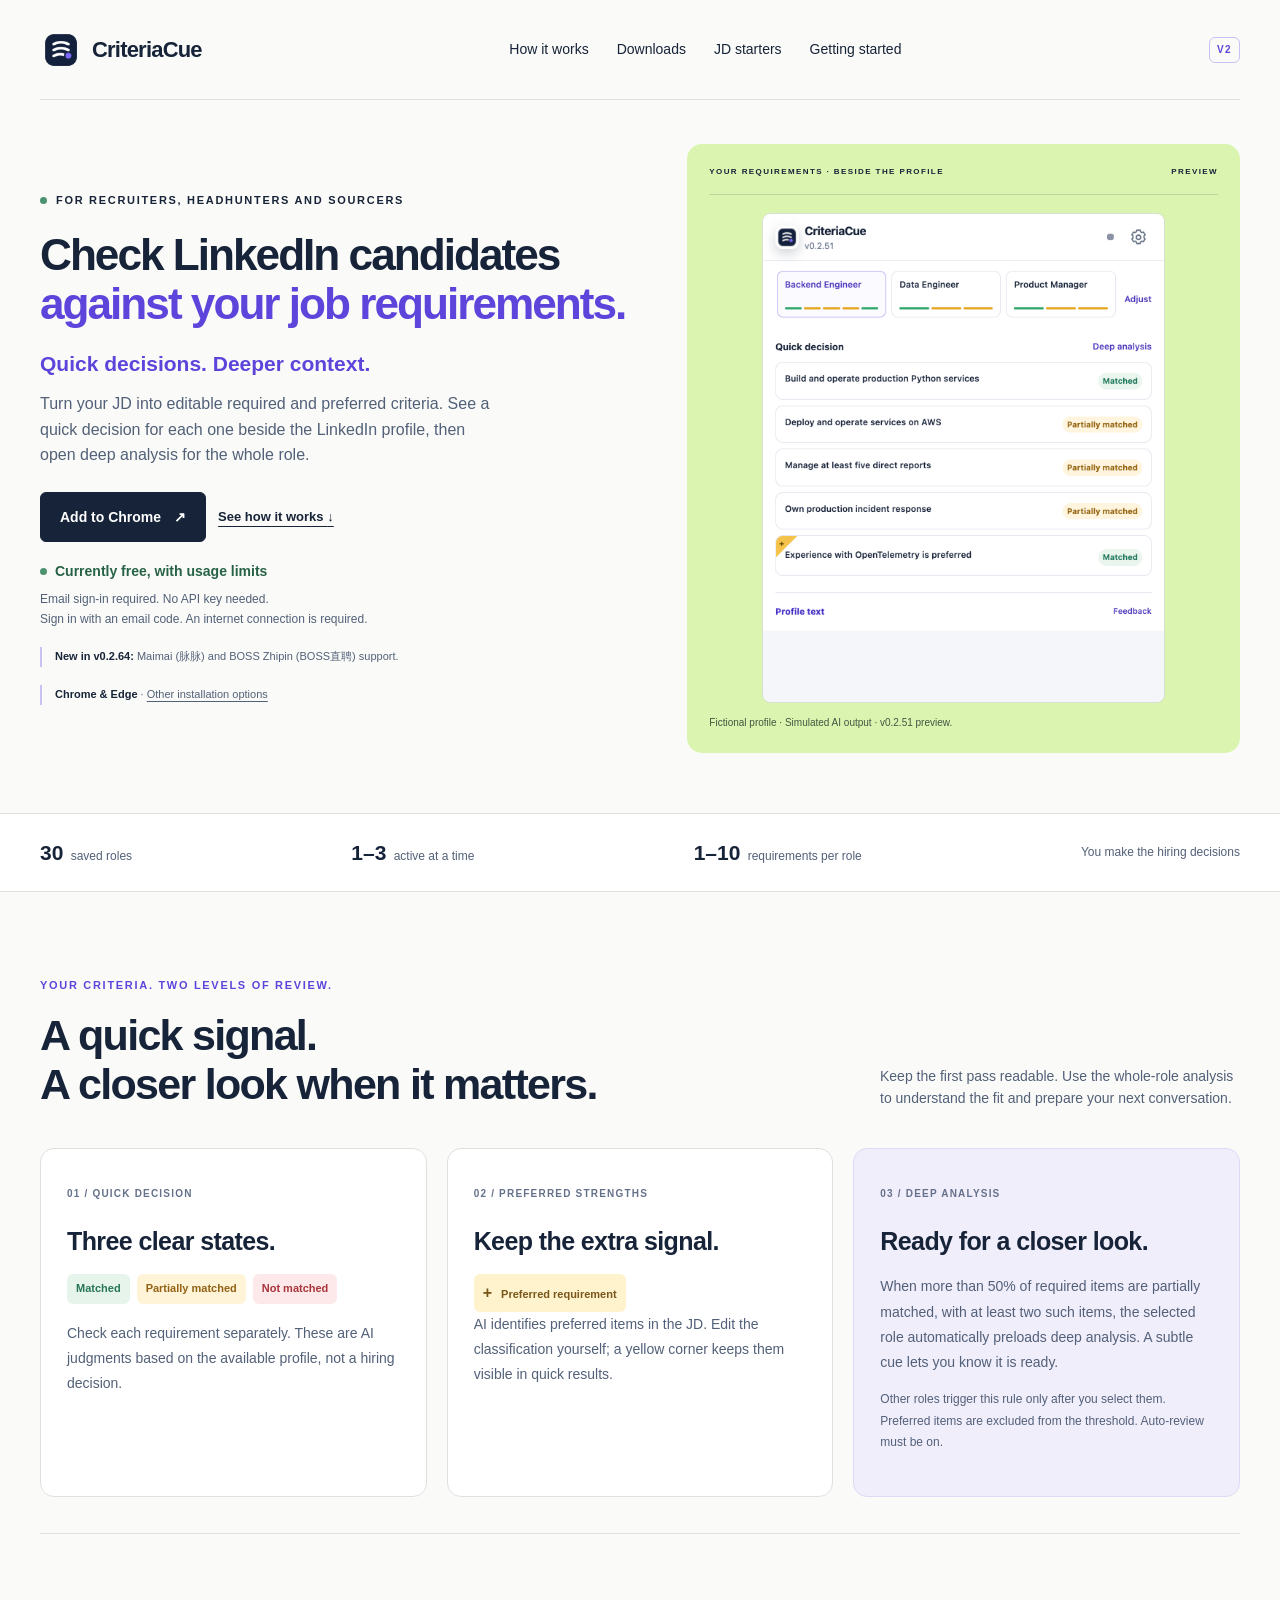
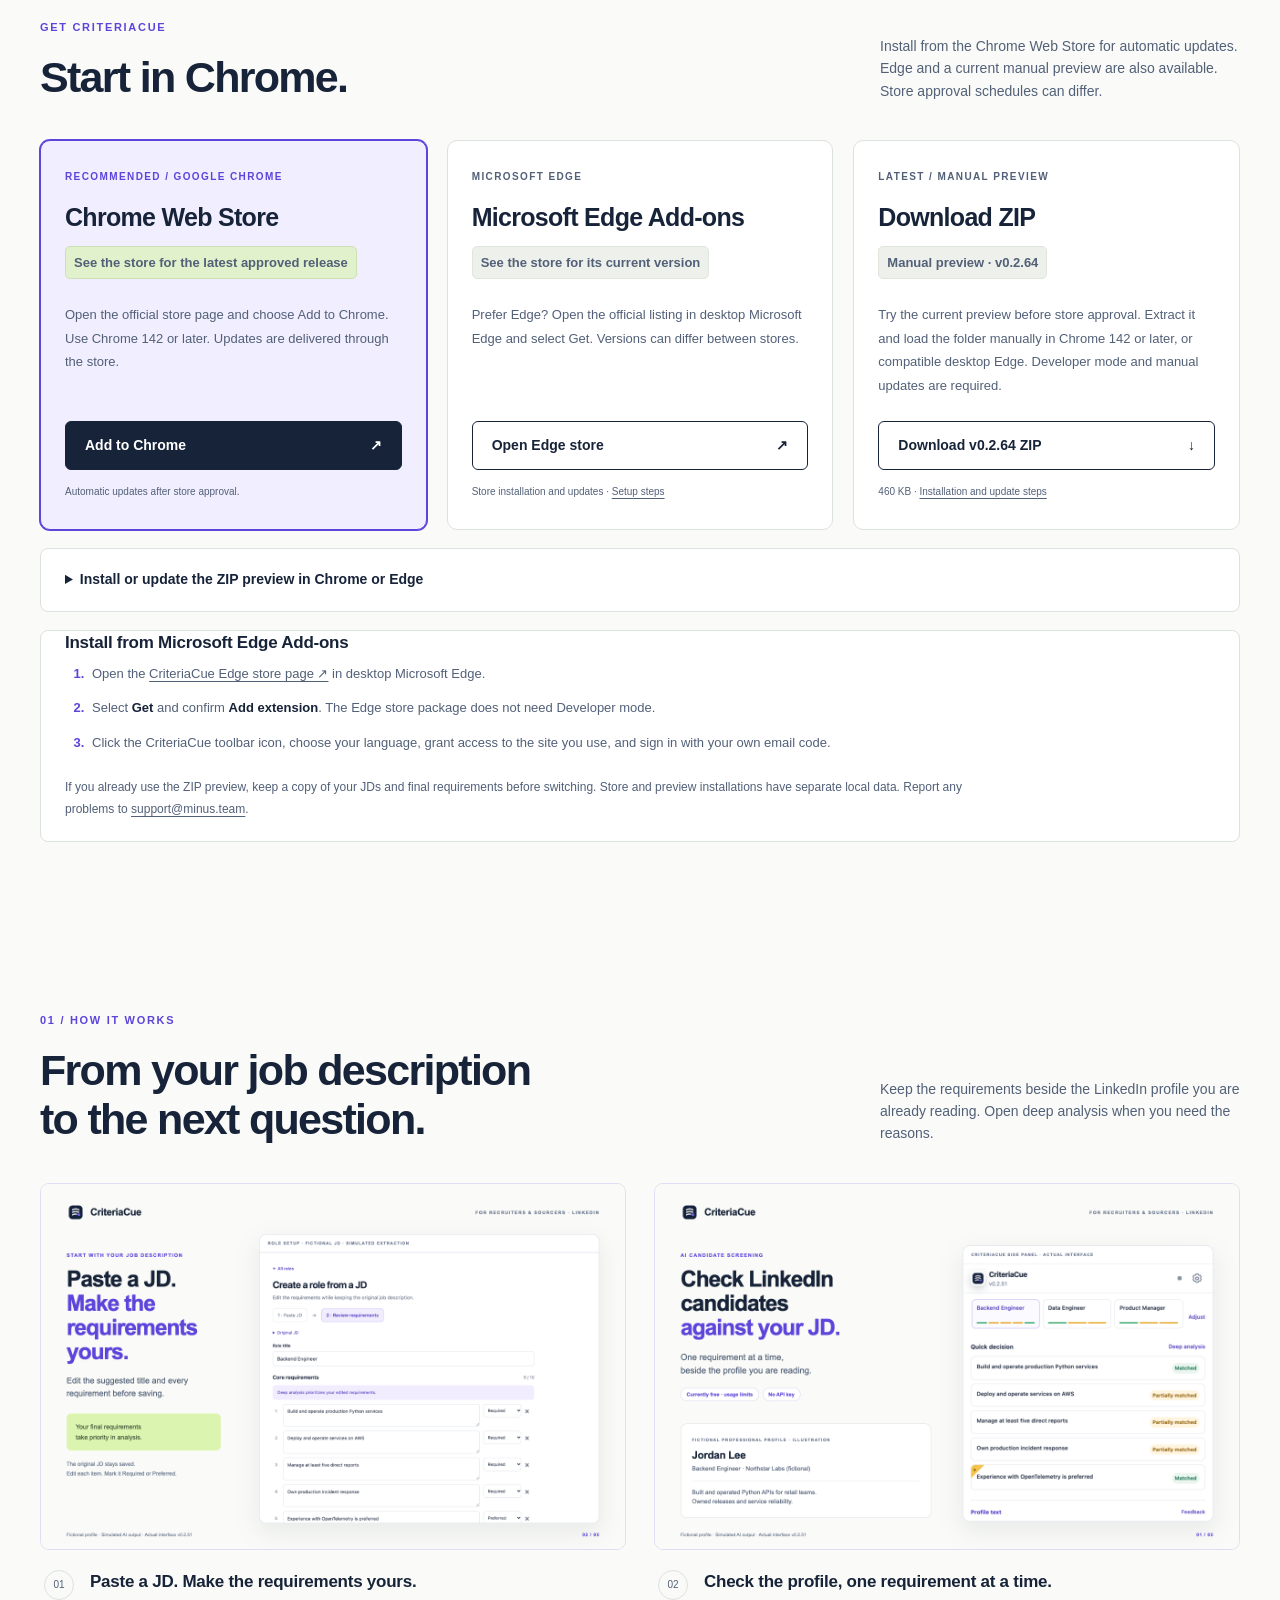
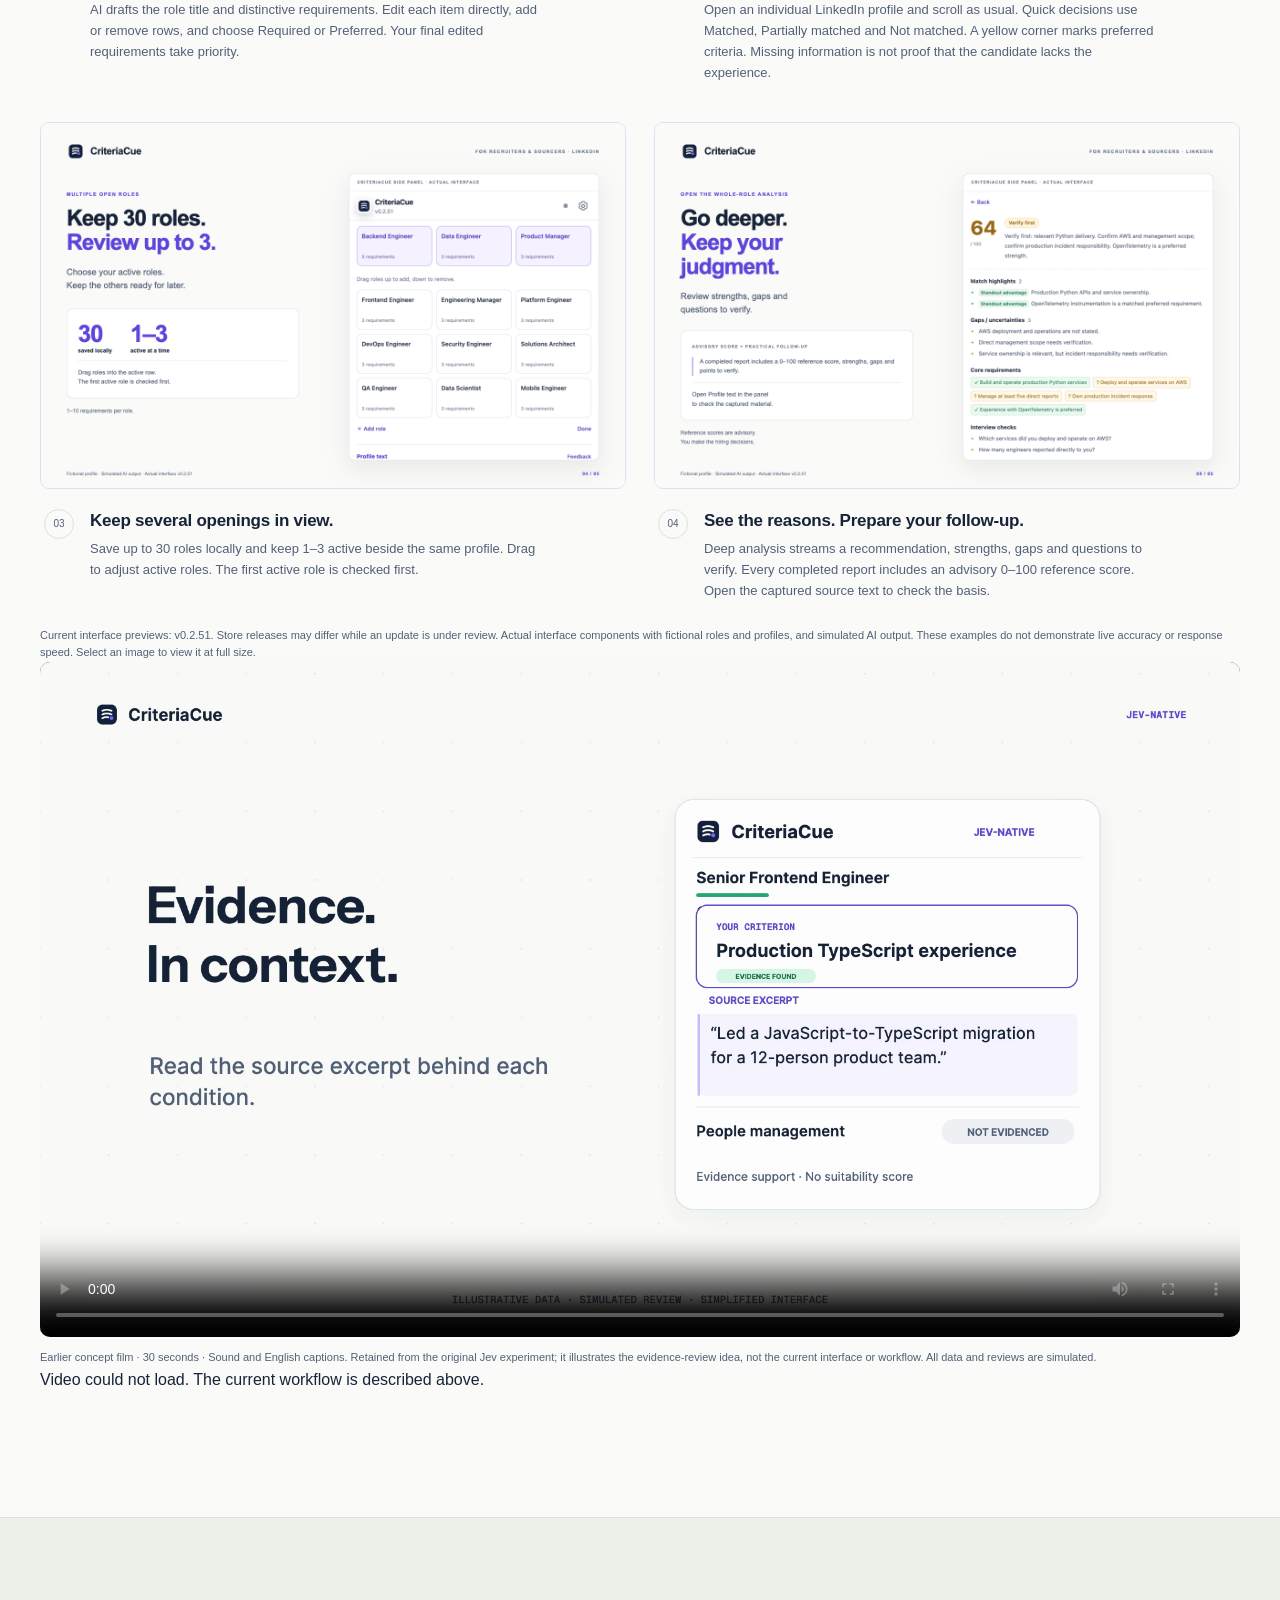
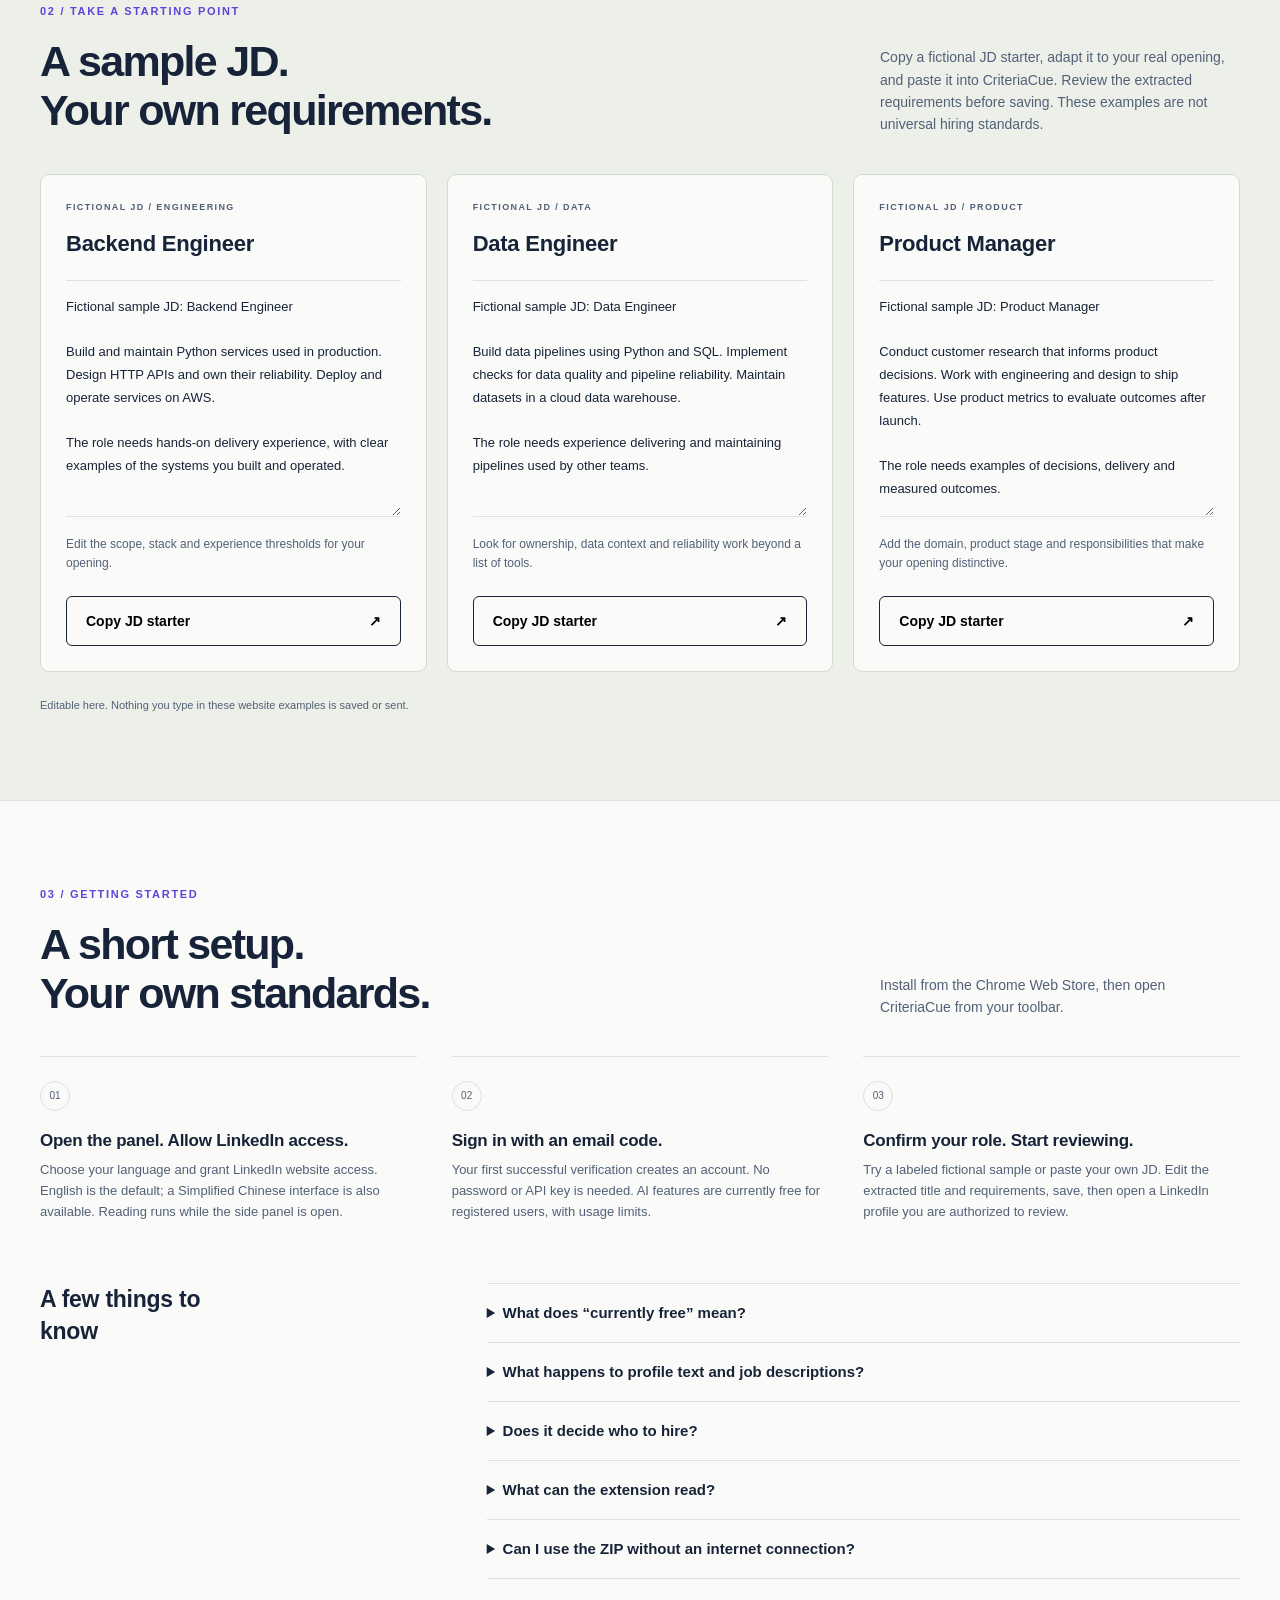
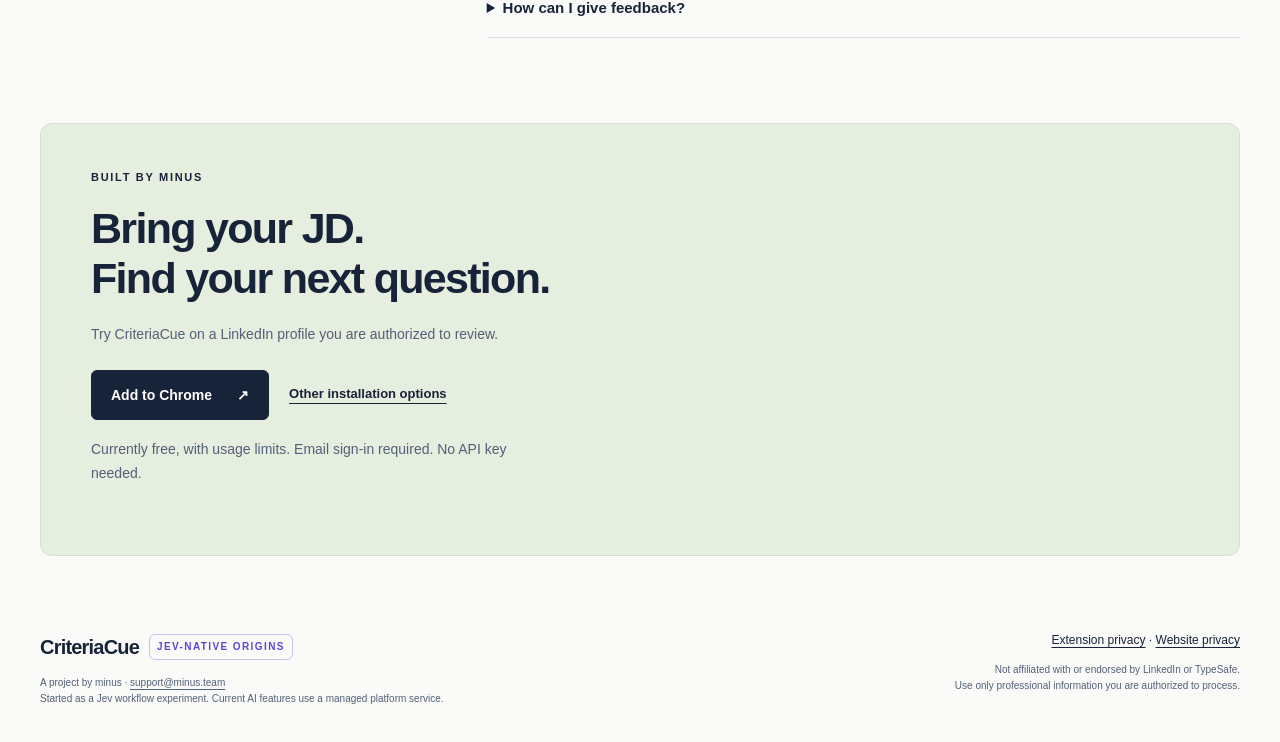
==== commit bb052892: "Publish v0.2.64 manual preview and Maimai/BOSS channel support" ====
--- a/index.html
+++ b/index.html
@@ -59,6 +59,7 @@
         <div class="actions"><a class="button primary" data-store-link="hero" href="https://chromewebstore.google.com/detail/gnbphmdpnhlbakiaegfgmppnajemboij" target="_blank" rel="noopener noreferrer">Add to Chrome <span aria-hidden="true">↗</span></a><a class="text-link" href="#tour">See how it works <span aria-hidden="true">↓</span></a></div>
         <p class="availability"><span class="dot"></span> Currently free, with usage limits</p>
         <p class="fine">Email sign-in required. No API key needed.<br>Sign in with an email code. An internet connection is required.</p>
+        <p class="release-note"><strong>New in v0.2.64:</strong> Maimai (脉脉) and BOSS Zhipin (BOSS直聘) support.</p>
         <p class="release-note"><strong>Chrome &amp; Edge</strong> · <a href="#download">Other installation options</a></p>
       </div>
       <div class="hero-visual panel-preview">
@@ -84,9 +85,9 @@
       <div class="download-grid">
         <article class="download-card featured"><p class="download-label">RECOMMENDED / GOOGLE CHROME</p><h3>Chrome Web Store</h3><p class="download-status">See the store for the latest approved release</p><p>Open the official store page and choose Add to Chrome. Use Chrome 142 or later. Updates are delivered through the store.</p><a class="button primary" href="https://chromewebstore.google.com/detail/gnbphmdpnhlbakiaegfgmppnajemboij" target="_blank" rel="noopener noreferrer">Add to Chrome <span aria-hidden="true">↗</span></a><p class="download-meta">Automatic updates after store approval.</p></article>
         <article class="download-card"><p class="download-label">MICROSOFT EDGE</p><h3>Microsoft Edge Add-ons</h3><p class="download-status">See the store for its current version</p><p>Prefer Edge? Open the official listing in desktop Microsoft Edge and select Get. Versions can differ between stores.</p><a class="button" href="https://microsoftedge.microsoft.com/addons/detail/aecndleilbgafmfclfjiilafoaaekfoc" target="_blank" rel="noopener noreferrer">Open Edge store <span aria-hidden="true">↗</span></a><p class="download-meta">Store installation and updates · <a href="#edge-install">Setup steps</a></p></article>
-        <article class="download-card"><p class="download-label">LATEST / MANUAL PREVIEW</p><h3>Download ZIP</h3><p class="download-status">Manual preview · v0.2.51</p><p>Try the current preview before store approval. Extract it and load the folder manually in Chrome 142 or later, or compatible desktop Edge. Developer mode and manual updates are required.</p><a class="button" href="downloads/criteriacue-test-v0.2.51.zip" download>Download v0.2.51 ZIP <span aria-hidden="true">↓</span></a><p class="download-meta">426 KB · <a href="#unpacked-install">Installation and update steps</a></p></article>
+        <article class="download-card"><p class="download-label">LATEST / MANUAL PREVIEW</p><h3>Download ZIP</h3><p class="download-status">Manual preview · v0.2.64</p><p>Try the current preview before store approval. Extract it and load the folder manually in Chrome 142 or later, or compatible desktop Edge. Developer mode and manual updates are required.</p><a class="button" href="downloads/criteriacue-test-v0.2.64.zip" download>Download v0.2.64 ZIP <span aria-hidden="true">↓</span></a><p class="download-meta">460 KB · <a href="#unpacked-install">Installation and update steps</a></p></article>
       </div>
-      <details class="install-guide" id="unpacked-install"><summary>Install or update the ZIP preview in Chrome or Edge</summary><ol><li>Download the ZIP and extract it into a folder you will keep. Do not load the ZIP directly or edit its manifest.</li><li>Open <code>chrome://extensions</code> in Chrome or <code>edge://extensions</code> in Edge, enable <strong>Developer mode</strong>, and choose <strong>Load unpacked</strong>.</li><li>Select the extracted folder containing <code>manifest.json</code>. Open CriteriaCue from the toolbar to begin setup.</li><li>To update, replace the files in that same folder with the new preview package, then click <strong>Reload</strong> on the extension. Keep the folder and avoid uninstalling if you want to retain its local roles.</li></ol><p>The preview and the store version are separate installations. Their roles and sign-in do not migrate automatically. Avoid running both on the same profile. The ZIP is an installation package, not offline AI: an internet connection and email sign-in are required.</p><p><a href="https://github.com/ivanxia1988/criteriacue/releases/tag/v0.2.51-preview" target="_blank" rel="noopener noreferrer">Release mirror, package checksum and limitations ↗</a></p></details>
+      <details class="install-guide" id="unpacked-install"><summary>Install or update the ZIP preview in Chrome or Edge</summary><ol><li>Download the ZIP and extract it into a folder you will keep. Do not load the ZIP directly or edit its manifest.</li><li>Open <code>chrome://extensions</code> in Chrome or <code>edge://extensions</code> in Edge, enable <strong>Developer mode</strong>, and choose <strong>Load unpacked</strong>.</li><li>Select the extracted folder containing <code>manifest.json</code>. Open CriteriaCue from the toolbar to begin setup.</li><li>To update, replace the files in that same folder with the new preview package, then click <strong>Reload</strong> on the extension. Keep the folder and avoid uninstalling if you want to retain its local roles.</li></ol><p>The preview and the store version are separate installations. Their roles and sign-in do not migrate automatically. Avoid running both on the same profile. The ZIP is an installation package, not offline AI: an internet connection and email sign-in are required.</p><p><a href="https://github.com/ivanxia1988/criteriacue/releases/tag/v0.2.64-preview" target="_blank" rel="noopener noreferrer">Release mirror, package checksum and limitations ↗</a></p></details>
       <div class="install-guide" id="edge-install"><h3>Install from Microsoft Edge Add-ons</h3><ol><li>Open the <a href="https://microsoftedge.microsoft.com/addons/detail/aecndleilbgafmfclfjiilafoaaekfoc" target="_blank" rel="noopener noreferrer">CriteriaCue Edge store page ↗</a> in desktop Microsoft Edge.</li><li>Select <strong>Get</strong> and confirm <strong>Add extension</strong>. The Edge store package does not need Developer mode.</li><li>Click the CriteriaCue toolbar icon, choose your language, grant access to the site you use, and sign in with your own email code.</li></ol><p>If you already use the ZIP preview, keep a copy of your JDs and final requirements before switching. Store and preview installations have separate local data. Report any problems to <a href="mailto:support@minus.team">support@minus.team</a>.</p></div>
     </section>
 
@@ -131,8 +132,8 @@
         <details><summary>What does “currently free” mean?</summary><p>The current platform service is free for registered users, subject to usage limits. Email sign-in is required. No API key or membership purchase is needed. This describes the current offer; it is not a promise of unlimited use or permanent free access.</p></details>
         <details><summary>What happens to profile text and job descriptions?</summary><p>Roles, JDs and preferences are saved locally in the extension. For AI features, the required JD, final requirements and captured professional text are sent through the MINUS backend, hosted on Railway in Singapore, to Alibaba Cloud Bailian’s currently configured Beijing-region endpoint. Email-code delivery uses Resend.</p><p>The backend keeps encrypted diagnostic copies of submitted tasks, including JDs, professional text and model output, for 7 days, accessible only to authorized administrators. Minimized, deidentified examples may still contain professional information and may remain in a restricted, encrypted internal regression library until removed by an operator. Account and basic task metadata have no fixed automatic deletion schedule. Operational backups and external providers have separate retention terms.</p><p>For provider details, retention and deletion requests, read the <a href="https://ivanxia1988.github.io/criteriacue-privacy/">extension privacy policy</a> or contact <a href="mailto:support@minus.team">support@minus.team</a>. Optional extension usage analytics require your active choice and exclude profile text and URLs, JDs, requirements and analysis results. This site’s limited statistics are described in the <a href="website-privacy.html">website privacy notice</a>.</p></details>
         <details><summary>Does it decide who to hire?</summary><p>Completed deep analysis includes an advisory 0–100 recommendation score, supported strengths, gaps and points to verify. The score is not a calibrated probability. CriteriaCue does not automatically rank, reject, hire or contact candidates. Missing information is not proof of a mismatch. You verify the evidence and make the decisions.</p></details>
-        <details><summary>What can the extension read?</summary><p>With your website permission, CriteriaCue reads the visible professional sections of the current LinkedIn profile as you scroll. It does not open other profiles, scroll or expand sections for you, read messages or contact details, or collect general browsing history. Close the panel to stop reading, or turn off Auto-review in Settings to pause automatic AI requests. Use only information you are authorized to process.</p></details>
-        <details><summary>Can I use the ZIP without an internet connection?</summary><p>No. “ZIP” describes the installation method. Email sign-in and AI processing require an internet connection. The v0.2.51 manual preview requires you to install future updates yourself; store installations update through their store.</p></details>
+        <details><summary>What can the extension read?</summary><p>With separate website permissions, CriteriaCue reads professional sections of the current LinkedIn or Maimai profile and BOSS Zhipin online resumes. LinkedIn reading progresses as you scroll. BOSS chat-page attachments with a readable text layer are also supported while open; image-only attachments are not read. It does not open other profiles, scroll or expand sections for you, read messages or contact details, or collect general browsing history. Close the panel to stop reading, or turn off Auto-review in Settings to pause automatic AI requests. Use only information you are authorized to process.</p></details>
+        <details><summary>Can I use the ZIP without an internet connection?</summary><p>No. “ZIP” describes the installation method. Email sign-in and AI processing require an internet connection. The v0.2.64 manual preview requires you to install future updates yourself; store installations update through their store.</p></details>
         <details><summary>How can I give feedback?</summary><p>Email <a href="mailto:support@minus.team">support@minus.team</a>. Share what you tried and what happened, without candidate details or credentials. Feedback does not subscribe you to marketing.</p></details>
       </div>
     </section>
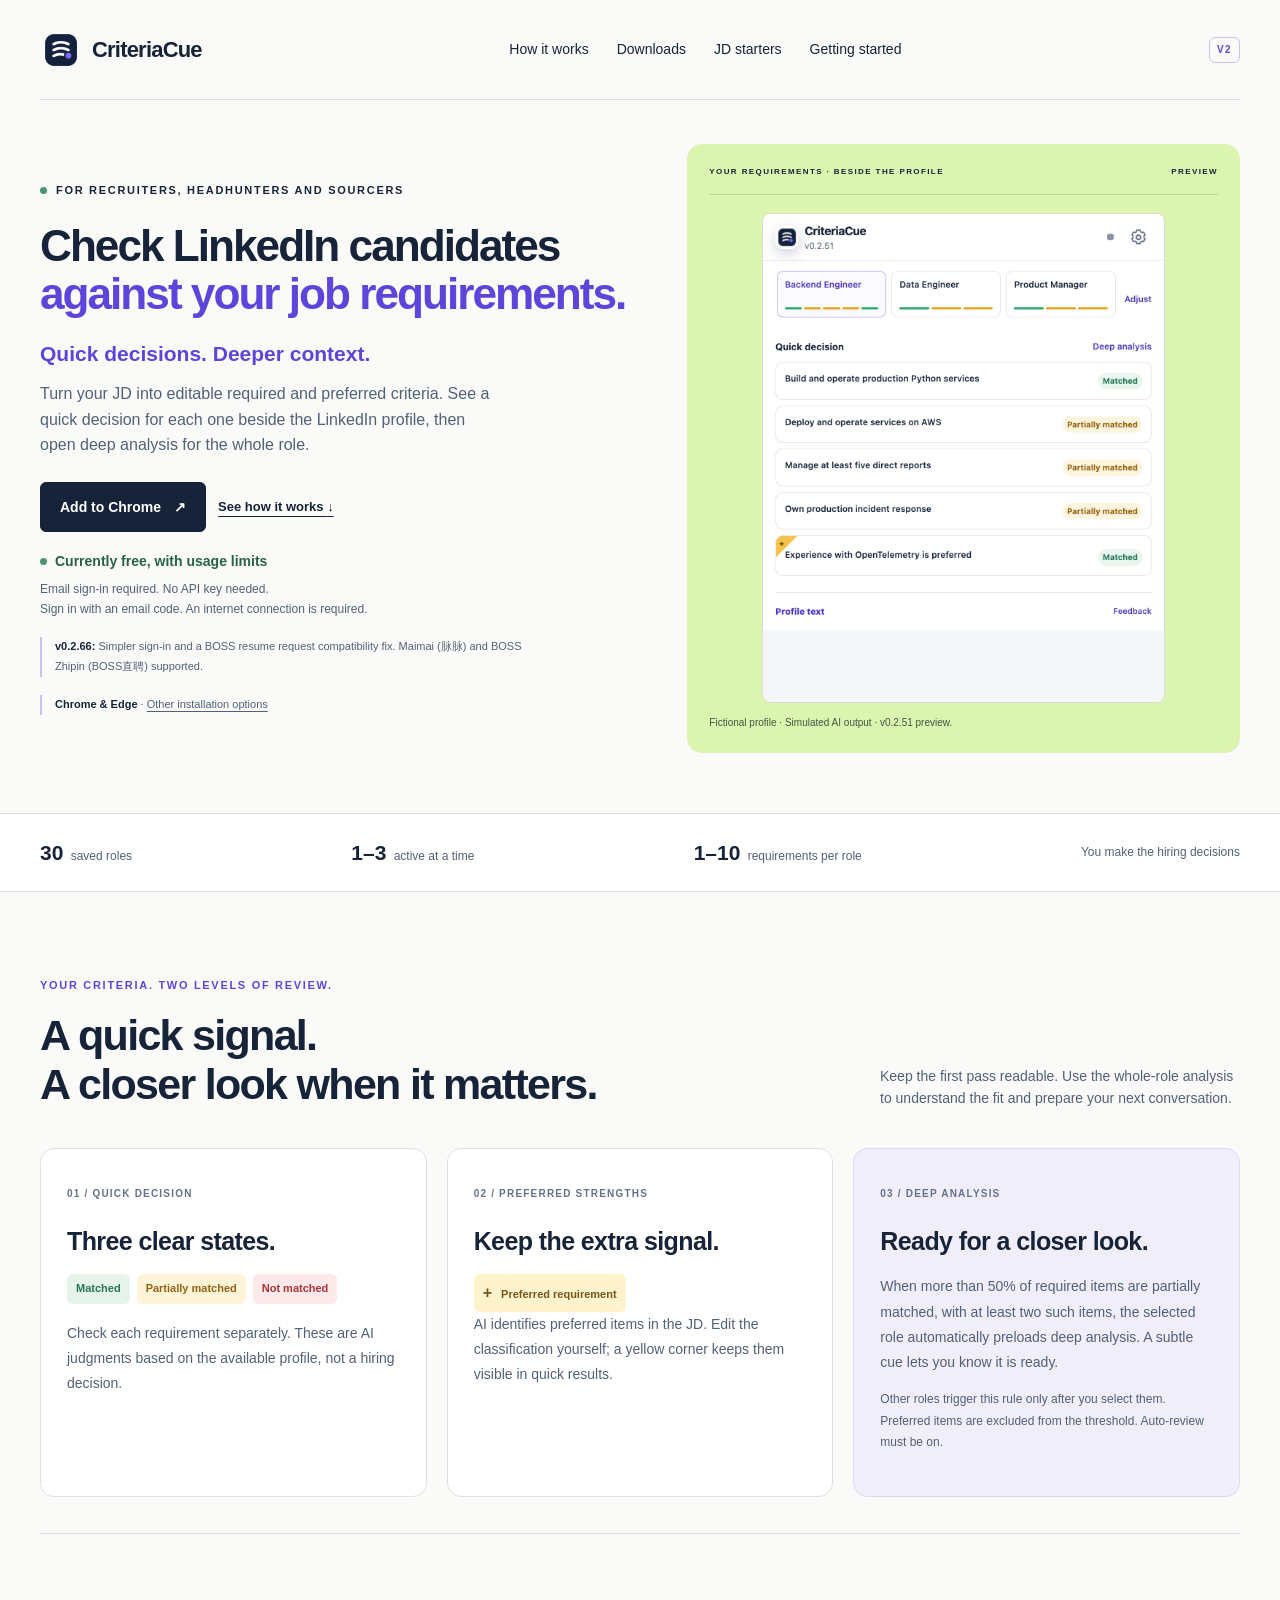
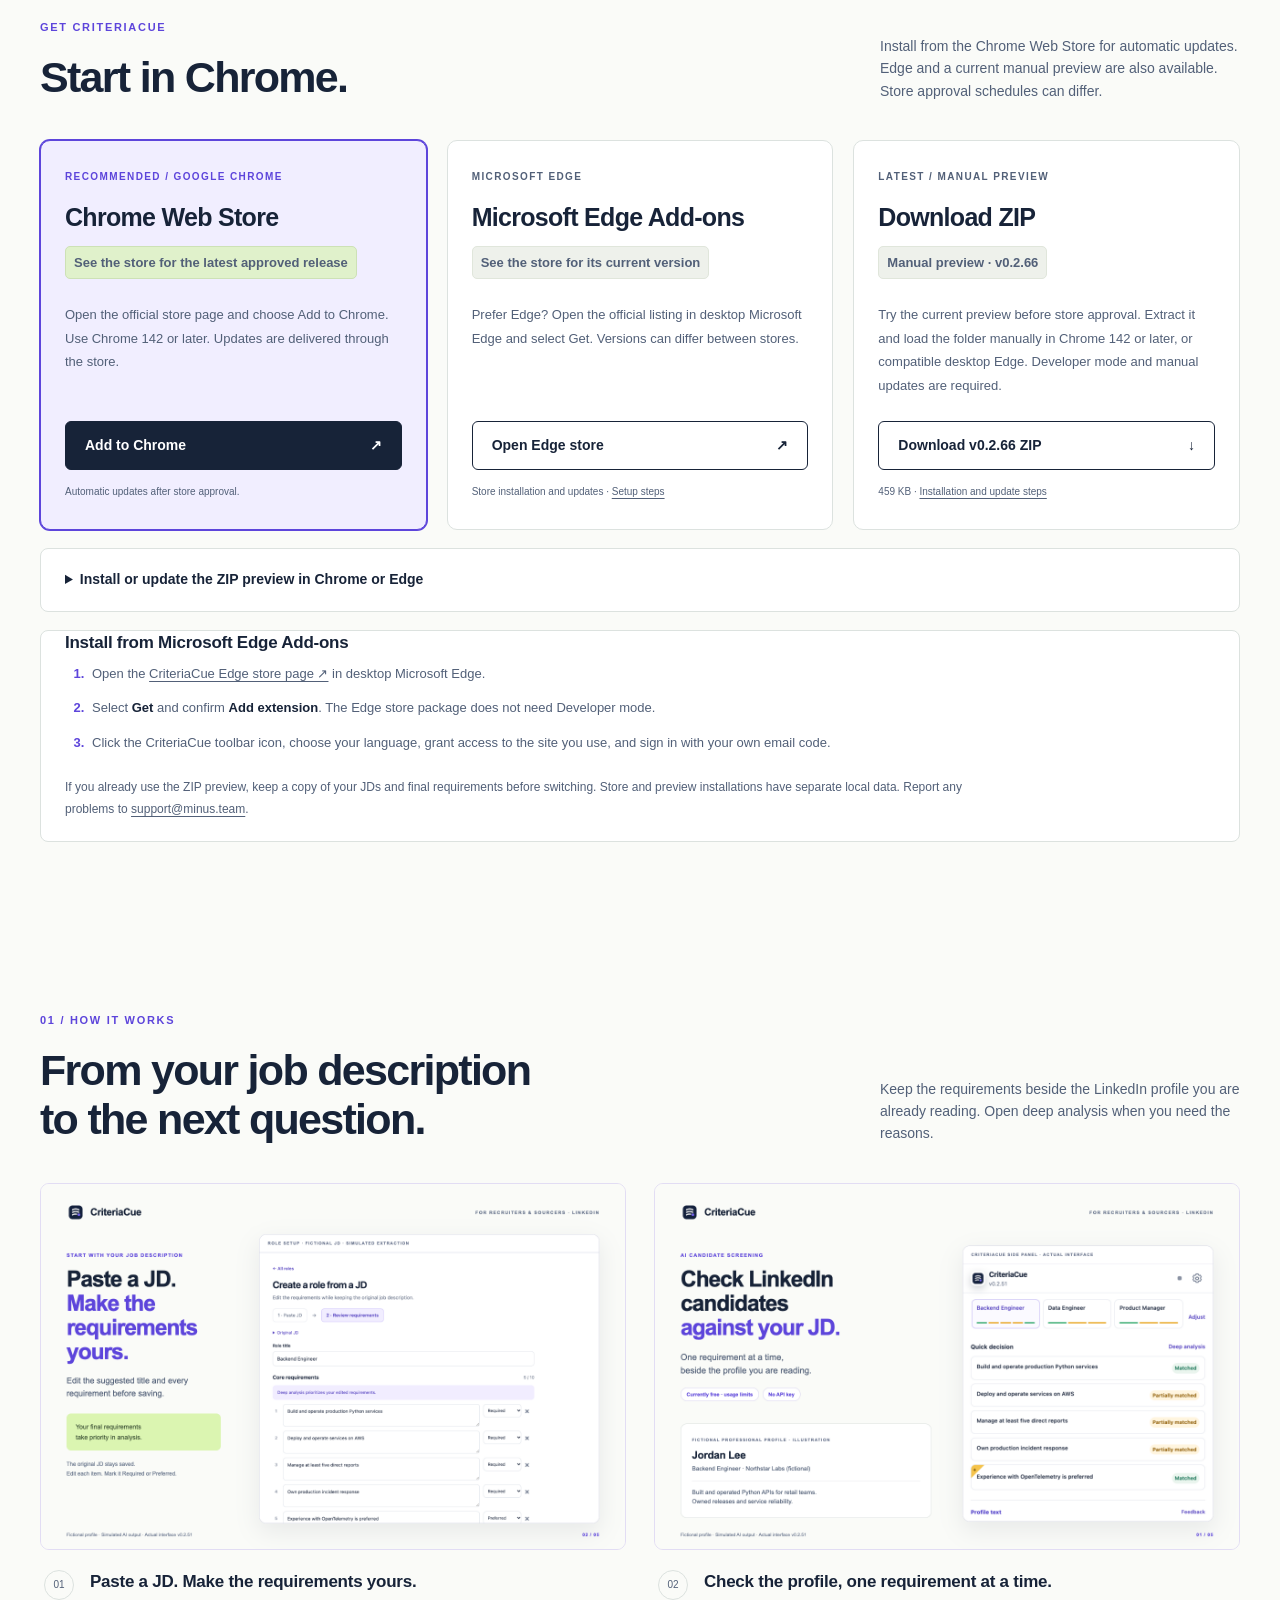
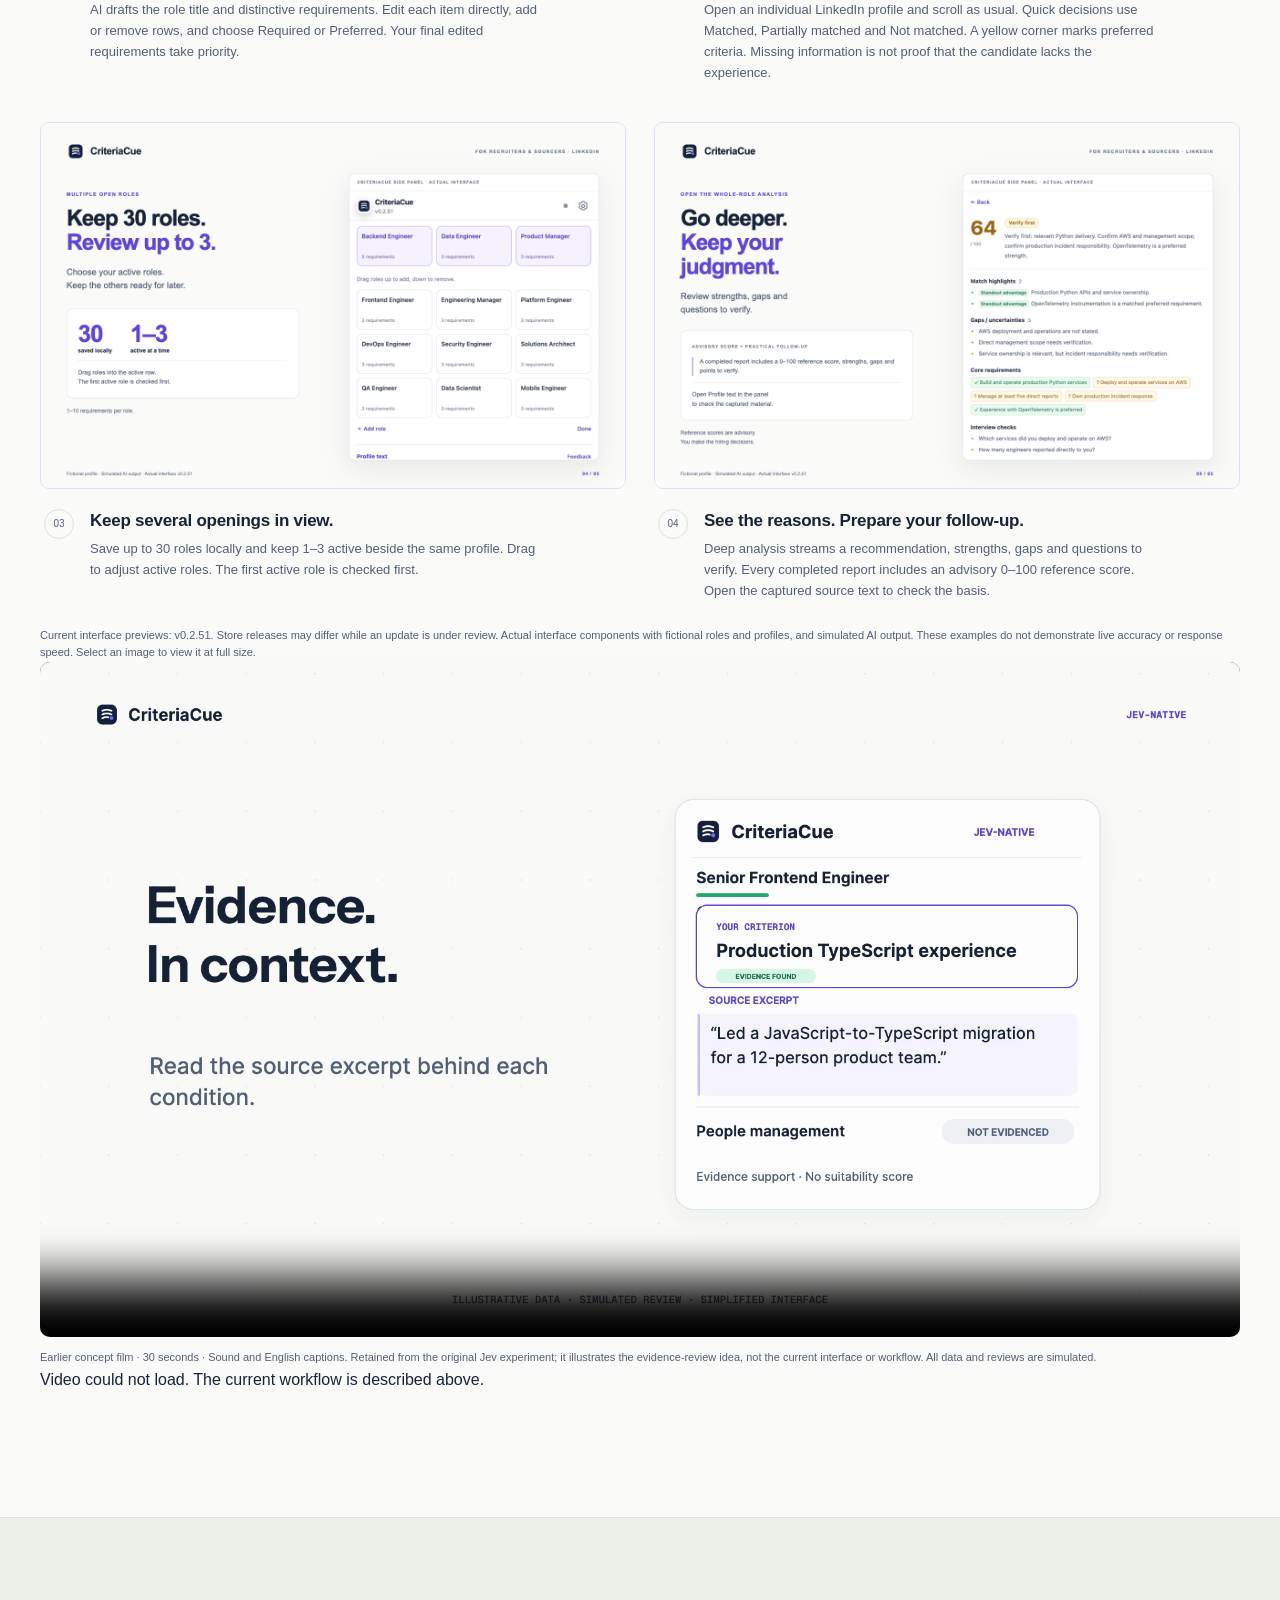
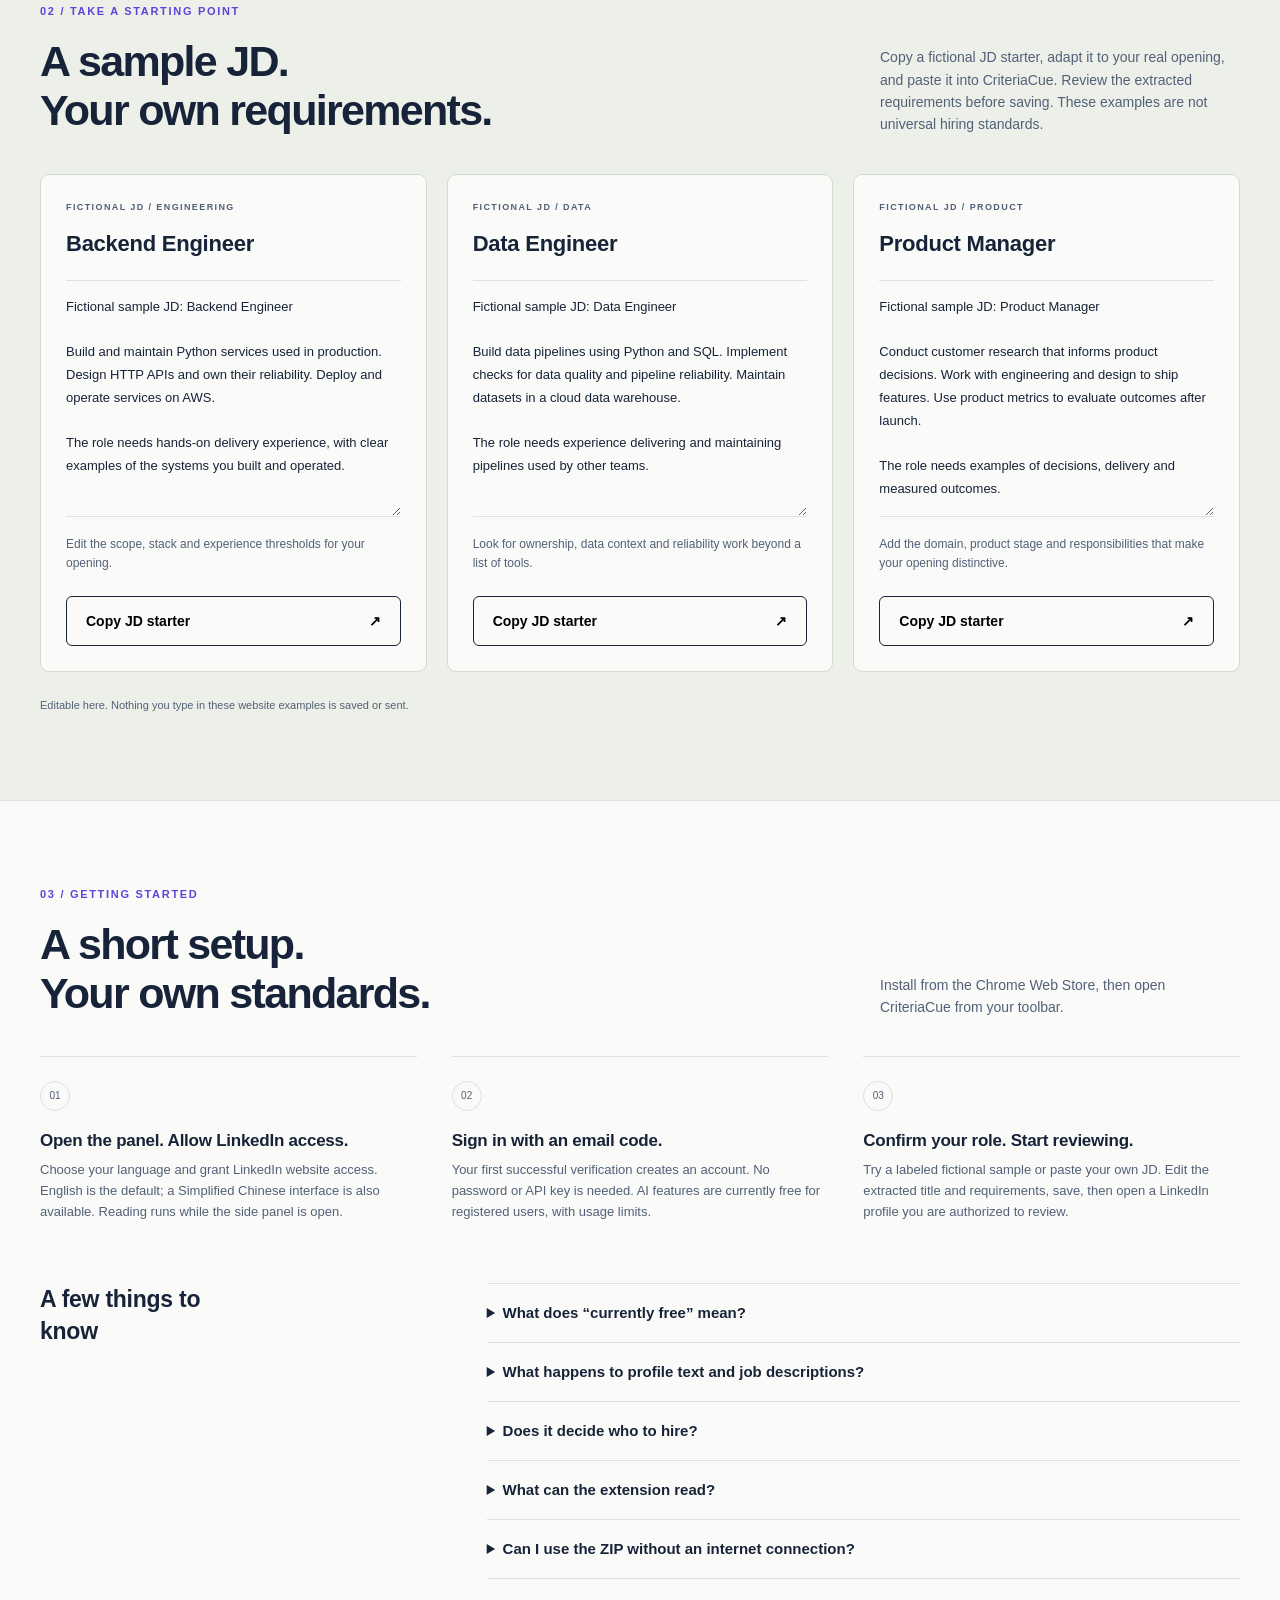
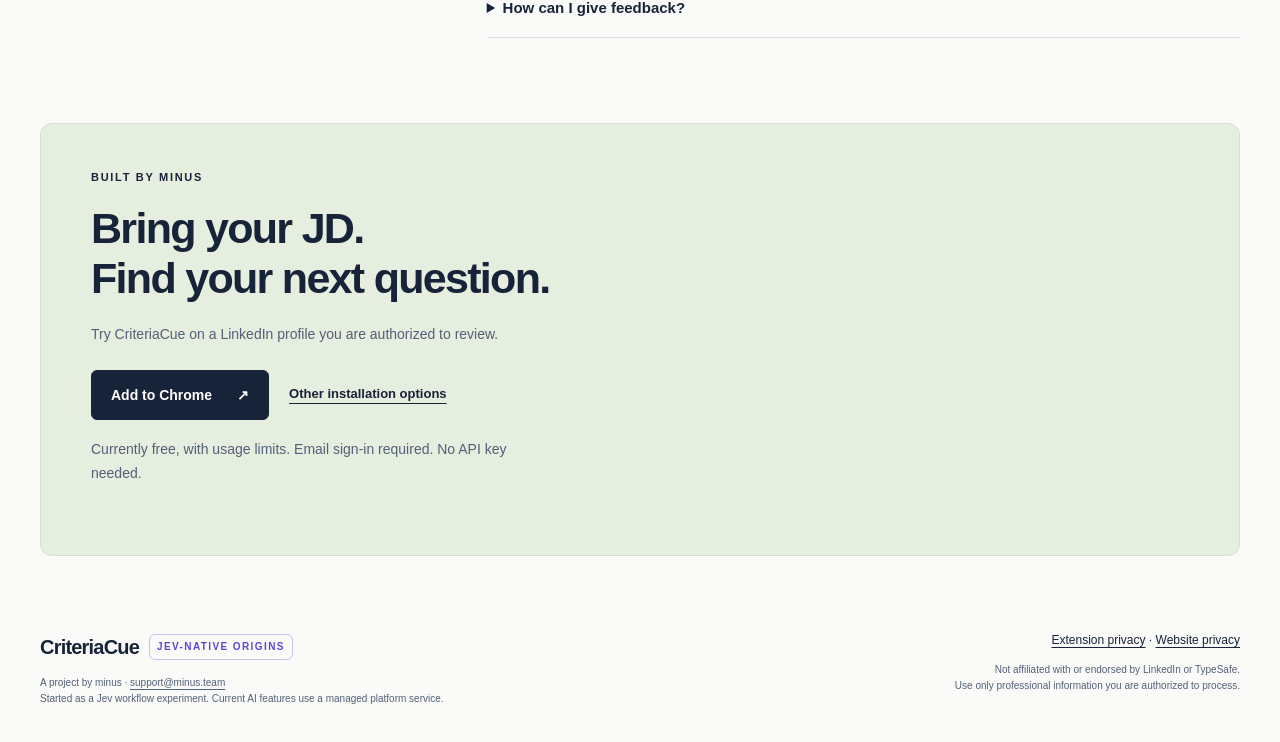
==== commit 144fdfee: "Publish v0.2.66 onboarding and BOSS request compatibility update" ====
--- a/index.html
+++ b/index.html
@@ -59,7 +59,7 @@
         <div class="actions"><a class="button primary" data-store-link="hero" href="https://chromewebstore.google.com/detail/gnbphmdpnhlbakiaegfgmppnajemboij" target="_blank" rel="noopener noreferrer">Add to Chrome <span aria-hidden="true">↗</span></a><a class="text-link" href="#tour">See how it works <span aria-hidden="true">↓</span></a></div>
         <p class="availability"><span class="dot"></span> Currently free, with usage limits</p>
         <p class="fine">Email sign-in required. No API key needed.<br>Sign in with an email code. An internet connection is required.</p>
-        <p class="release-note"><strong>New in v0.2.64:</strong> Maimai (脉脉) and BOSS Zhipin (BOSS直聘) support.</p>
+        <p class="release-note"><strong>v0.2.66:</strong> Simpler sign-in and a BOSS resume request compatibility fix. Maimai (脉脉) and BOSS Zhipin (BOSS直聘) supported.</p>
         <p class="release-note"><strong>Chrome &amp; Edge</strong> · <a href="#download">Other installation options</a></p>
       </div>
       <div class="hero-visual panel-preview">
@@ -85,9 +85,9 @@
       <div class="download-grid">
         <article class="download-card featured"><p class="download-label">RECOMMENDED / GOOGLE CHROME</p><h3>Chrome Web Store</h3><p class="download-status">See the store for the latest approved release</p><p>Open the official store page and choose Add to Chrome. Use Chrome 142 or later. Updates are delivered through the store.</p><a class="button primary" href="https://chromewebstore.google.com/detail/gnbphmdpnhlbakiaegfgmppnajemboij" target="_blank" rel="noopener noreferrer">Add to Chrome <span aria-hidden="true">↗</span></a><p class="download-meta">Automatic updates after store approval.</p></article>
         <article class="download-card"><p class="download-label">MICROSOFT EDGE</p><h3>Microsoft Edge Add-ons</h3><p class="download-status">See the store for its current version</p><p>Prefer Edge? Open the official listing in desktop Microsoft Edge and select Get. Versions can differ between stores.</p><a class="button" href="https://microsoftedge.microsoft.com/addons/detail/aecndleilbgafmfclfjiilafoaaekfoc" target="_blank" rel="noopener noreferrer">Open Edge store <span aria-hidden="true">↗</span></a><p class="download-meta">Store installation and updates · <a href="#edge-install">Setup steps</a></p></article>
-        <article class="download-card"><p class="download-label">LATEST / MANUAL PREVIEW</p><h3>Download ZIP</h3><p class="download-status">Manual preview · v0.2.64</p><p>Try the current preview before store approval. Extract it and load the folder manually in Chrome 142 or later, or compatible desktop Edge. Developer mode and manual updates are required.</p><a class="button" href="downloads/criteriacue-test-v0.2.64.zip" download>Download v0.2.64 ZIP <span aria-hidden="true">↓</span></a><p class="download-meta">460 KB · <a href="#unpacked-install">Installation and update steps</a></p></article>
+        <article class="download-card"><p class="download-label">LATEST / MANUAL PREVIEW</p><h3>Download ZIP</h3><p class="download-status">Manual preview · v0.2.66</p><p>Try the current preview before store approval. Extract it and load the folder manually in Chrome 142 or later, or compatible desktop Edge. Developer mode and manual updates are required.</p><a class="button" href="downloads/criteriacue-test-v0.2.66.zip" download>Download v0.2.66 ZIP <span aria-hidden="true">↓</span></a><p class="download-meta">459 KB · <a href="#unpacked-install">Installation and update steps</a></p></article>
       </div>
-      <details class="install-guide" id="unpacked-install"><summary>Install or update the ZIP preview in Chrome or Edge</summary><ol><li>Download the ZIP and extract it into a folder you will keep. Do not load the ZIP directly or edit its manifest.</li><li>Open <code>chrome://extensions</code> in Chrome or <code>edge://extensions</code> in Edge, enable <strong>Developer mode</strong>, and choose <strong>Load unpacked</strong>.</li><li>Select the extracted folder containing <code>manifest.json</code>. Open CriteriaCue from the toolbar to begin setup.</li><li>To update, replace the files in that same folder with the new preview package, then click <strong>Reload</strong> on the extension. Keep the folder and avoid uninstalling if you want to retain its local roles.</li></ol><p>The preview and the store version are separate installations. Their roles and sign-in do not migrate automatically. Avoid running both on the same profile. The ZIP is an installation package, not offline AI: an internet connection and email sign-in are required.</p><p><a href="https://github.com/ivanxia1988/criteriacue/releases/tag/v0.2.64-preview" target="_blank" rel="noopener noreferrer">Release mirror, package checksum and limitations ↗</a></p></details>
+      <details class="install-guide" id="unpacked-install"><summary>Install or update the ZIP preview in Chrome or Edge</summary><ol><li>Download the ZIP and extract it into a folder you will keep. Do not load the ZIP directly or edit its manifest.</li><li>Open <code>chrome://extensions</code> in Chrome or <code>edge://extensions</code> in Edge, enable <strong>Developer mode</strong>, and choose <strong>Load unpacked</strong>.</li><li>Select the extracted folder containing <code>manifest.json</code>. Open CriteriaCue from the toolbar to begin setup.</li><li>To update, replace the files in that same folder with the new preview package, then click <strong>Reload</strong> on the extension. Keep the folder and avoid uninstalling if you want to retain its local roles.</li></ol><p>The preview and the store version are separate installations. Their roles and sign-in do not migrate automatically. Avoid running both on the same profile. The ZIP is an installation package, not offline AI: an internet connection and email sign-in are required.</p><p><a href="https://github.com/ivanxia1988/criteriacue/releases/tag/v0.2.66-preview" target="_blank" rel="noopener noreferrer">Release mirror, package checksum and limitations ↗</a></p></details>
       <div class="install-guide" id="edge-install"><h3>Install from Microsoft Edge Add-ons</h3><ol><li>Open the <a href="https://microsoftedge.microsoft.com/addons/detail/aecndleilbgafmfclfjiilafoaaekfoc" target="_blank" rel="noopener noreferrer">CriteriaCue Edge store page ↗</a> in desktop Microsoft Edge.</li><li>Select <strong>Get</strong> and confirm <strong>Add extension</strong>. The Edge store package does not need Developer mode.</li><li>Click the CriteriaCue toolbar icon, choose your language, grant access to the site you use, and sign in with your own email code.</li></ol><p>If you already use the ZIP preview, keep a copy of your JDs and final requirements before switching. Store and preview installations have separate local data. Report any problems to <a href="mailto:support@minus.team">support@minus.team</a>.</p></div>
     </section>
 
@@ -133,7 +133,7 @@
         <details><summary>What happens to profile text and job descriptions?</summary><p>Roles, JDs and preferences are saved locally in the extension. For AI features, the required JD, final requirements and captured professional text are sent through the MINUS backend, hosted on Railway in Singapore, to Alibaba Cloud Bailian’s currently configured Beijing-region endpoint. Email-code delivery uses Resend.</p><p>The backend keeps encrypted diagnostic copies of submitted tasks, including JDs, professional text and model output, for 7 days, accessible only to authorized administrators. Minimized, deidentified examples may still contain professional information and may remain in a restricted, encrypted internal regression library until removed by an operator. Account and basic task metadata have no fixed automatic deletion schedule. Operational backups and external providers have separate retention terms.</p><p>For provider details, retention and deletion requests, read the <a href="https://ivanxia1988.github.io/criteriacue-privacy/">extension privacy policy</a> or contact <a href="mailto:support@minus.team">support@minus.team</a>. Optional extension usage analytics require your active choice and exclude profile text and URLs, JDs, requirements and analysis results. This site’s limited statistics are described in the <a href="website-privacy.html">website privacy notice</a>.</p></details>
         <details><summary>Does it decide who to hire?</summary><p>Completed deep analysis includes an advisory 0–100 recommendation score, supported strengths, gaps and points to verify. The score is not a calibrated probability. CriteriaCue does not automatically rank, reject, hire or contact candidates. Missing information is not proof of a mismatch. You verify the evidence and make the decisions.</p></details>
         <details><summary>What can the extension read?</summary><p>With separate website permissions, CriteriaCue reads professional sections of the current LinkedIn or Maimai profile and BOSS Zhipin online resumes. LinkedIn reading progresses as you scroll. BOSS chat-page attachments with a readable text layer are also supported while open; image-only attachments are not read. It does not open other profiles, scroll or expand sections for you, read messages or contact details, or collect general browsing history. Close the panel to stop reading, or turn off Auto-review in Settings to pause automatic AI requests. Use only information you are authorized to process.</p></details>
-        <details><summary>Can I use the ZIP without an internet connection?</summary><p>No. “ZIP” describes the installation method. Email sign-in and AI processing require an internet connection. The v0.2.64 manual preview requires you to install future updates yourself; store installations update through their store.</p></details>
+        <details><summary>Can I use the ZIP without an internet connection?</summary><p>No. “ZIP” describes the installation method. Email sign-in and AI processing require an internet connection. The v0.2.66 manual preview requires you to install future updates yourself; store installations update through their store.</p></details>
         <details><summary>How can I give feedback?</summary><p>Email <a href="mailto:support@minus.team">support@minus.team</a>. Share what you tried and what happened, without candidate details or credentials. Feedback does not subscribe you to marketing.</p></details>
       </div>
     </section>
